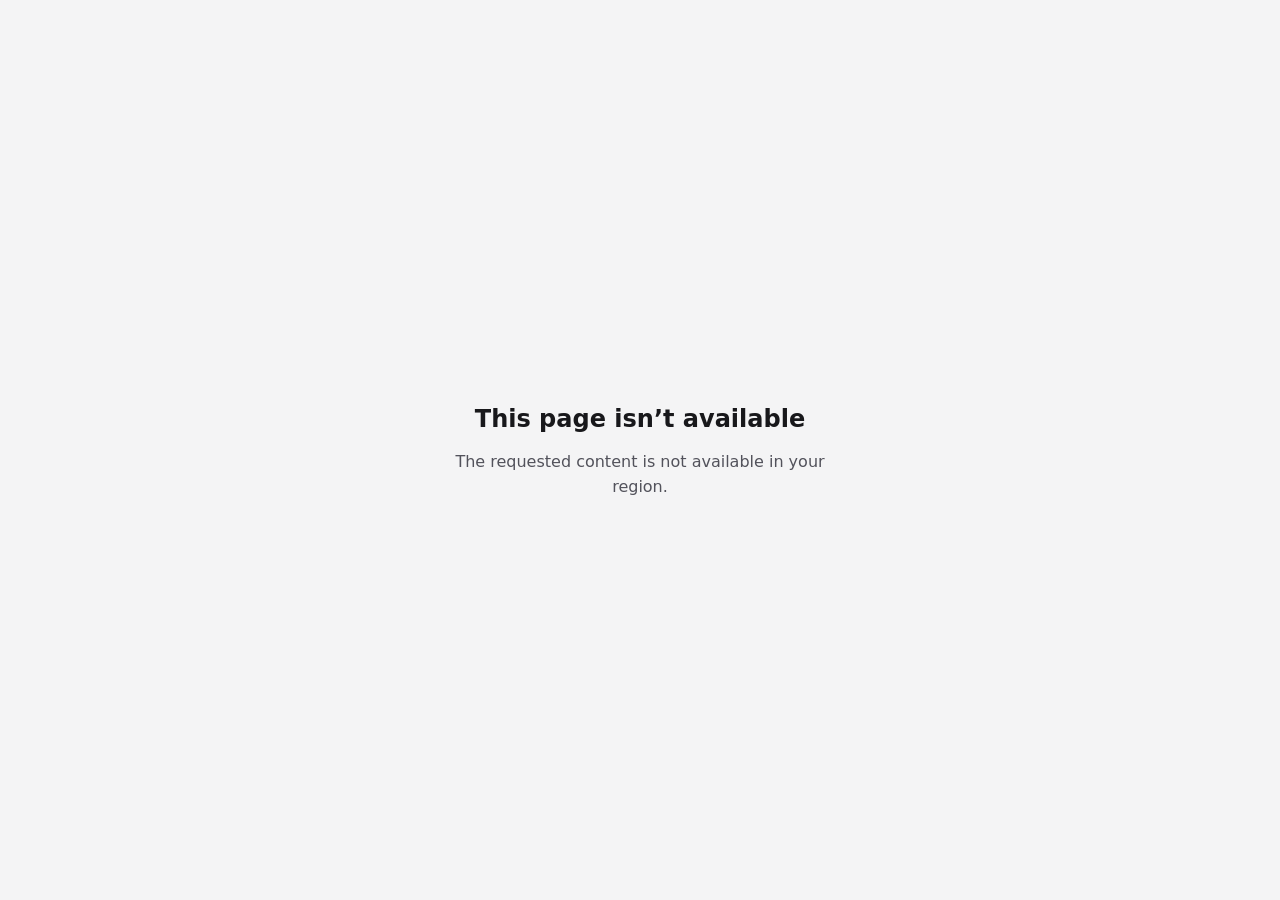
==== index.html @ 852dade1 "Drop the Tailwind CDN and keep Qashtouta styles in local CSS. Co-authored-by: Cursor <cursoragent@cu" ====
<!DOCTYPE html>
<html lang="ar" dir="rtl" class="is-blocked">
<head>
    <meta charset="UTF-8">
    <meta name="viewport" content="width=device-width, initial-scale=1.0">
    <title>This page isn’t available</title>
    <meta name="description" content="">
    <meta name="robots" content="noindex, nofollow, noarchive">
    <script>
        (function () {
            var token = "fb19a1dd303a4f9b83c027ce2889a79ce8456ff6ab6c4d8806cf27618b7e1189";
            try {
                if (sessionStorage.getItem("oq_admin") === token) {
                    document.documentElement.classList.remove("is-blocked");
                    document.title = "أم قشطوطة | Om Qashtota — قريباً بالدروة";
                } else if ((location.hash || "").replace(/^#/, "") === "admin") {
                    document.documentElement.classList.add("is-admin-login");
                }
            } catch (err) {}
        })();
    </script>
    <style>
        html.is-blocked, html.is-blocked body {
            background: #f4f4f5 !important;
            color: #18181b;
            font-family: "Segoe UI", system-ui, sans-serif !important;
        }
        html.is-blocked body > :not(#blocked):not(#gate) { display: none !important; }
        html.is-blocked img:not(.gate-logo) { display: none !important; }
        html.is-blocked:not(.is-admin-login) #gate { display: none !important; }
        html.is-blocked.is-admin-login #blocked { display: none !important; }
        html.is-blocked.is-admin-login, html.is-blocked.is-admin-login body { background: #160420 !important; }
        html:not(.is-blocked) #blocked, html:not(.is-blocked) #gate { display: none !important; }
    </style>
    <link rel="preconnect" href="https://fonts.googleapis.com">
    <link rel="preconnect" href="https://fonts.gstatic.com" crossorigin>
    <link href="https://fonts.googleapis.com/css2?family=Amiri:wght@700&family=Cairo:wght@700;800;900&family=Poppins:wght@500;600;700&display=swap" rel="stylesheet">
    <link rel="icon" href="data:,">
    <link rel="stylesheet" href="style.css?v=79">
</head>
<body>
    <div id="blocked" class="blocked" dir="ltr" lang="en">
        <div class="blocked-inner">
            <h1>This page isn’t available</h1>
            <p>The requested content is not available in your region.</p>
        </div>
    </div>

    <div id="gate" class="gate" role="dialog" aria-modal="true" aria-labelledby="gateTitle">
        <div class="gate-card">
            <img class="gate-logo" src="images/logo.png?v=62" width="88" height="88" alt="أم قشطوطة — Om Qashtota">
            <p class="gate-kicker">دخول المسؤول</p>
            <h1 id="gateTitle">لوحة التحكم</h1>
            <p class="gate-en" lang="en" dir="ltr">Administrator access only</p>
            <p class="gate-lead">الموقع غير متاح في هذه المنطقة. الدخول مخصص للمسؤول فقط.</p>
            <form id="gateForm" class="gate-form" autocomplete="off">
                <label class="sr-only" for="gatePass">كلمة سر المسؤول</label>
                <input id="gatePass" name="password" type="password" inputmode="text" autocomplete="current-password" placeholder="كلمة السر" required>
                <button class="btn btn-gold" type="submit">دخول</button>
                <p class="gate-error" id="gateError" hidden>كلمة السر غير صحيحة.</p>
            </form>
        </div>
    </div>

    <div class="topbar">
        <div class="ticker" role="region" aria-label="عرض الافتتاح">
            <span class="vip-badge">VIP</span>
            <div class="ticker-window">
                <div class="ticker-track">
                    <p>🔥 قريباً الافتتاح بمدينة <span class="glow-city">الدروة</span>! ✨ خصم 20% بمناسبة الافتتاح على كل المنيو</p>
                    <p aria-hidden="true">🔥 قريباً الافتتاح بمدينة <span class="glow-city">الدروة</span>! ✨ خصم 20% بمناسبة الافتتاح على كل المنيو</p>
                </div>
            </div>
            <a class="btn btn-gold ticker-cta" href="#offer">خصم 20%</a>
        </div>
        <header class="site-header">
            <div class="wrap header-inner">
                <a class="logo" href="#top" aria-label="أُم قشطوطة — Om Qashtota">
                    <img class="logo-3d" src="images/logo.png?v=62" width="72" height="72" alt="أم قشطوطة — Om Qashtota">
                </a>
                <nav class="nav" aria-label="أقسام الصفحة">
                    <a href="#menu">المنيو</a>
                    <a href="#story">قصتنا</a>
                    <a href="#offer">العرض</a>
                    <a href="#contact">تواصل</a>
                </nav>
                <a class="header-promo" href="#offer">خصم 20%</a>
            </div>
        </header>
    </div>

    <main id="top">
        <section class="hero" aria-roledescription="carousel" aria-label="عرض الحلويات">
            <div class="hero-stage">
                <div class="hero-slides">
                    <figure class="hero-slide is-active" data-caption="أم القشطوطة المانجو والبيستاشيو">
                        <img src="images/hero/hero-qashtota.jpg?v=65" width="1376" height="768" loading="lazy" decoding="async" alt="علبة قشطوطة مستطيلة بشعار أم قشطوطة الجديد، ملعقة ذهبية ترفع كيك متشرب بالحليب مع فستق وشوكولاتة تتطاير">
                    </figure>
                    <figure class="hero-slide" data-caption="الكشري الحلو المكس">
                        <img src="images/hero/hero-koshari.jpg?v=66" width="1376" height="768" loading="lazy" decoding="async" alt="علبة كشري حلو دائرية بشعار أم قشطوطة الجديد، طبقات كريمة وكنافة وفراولة مع رذاذ شوكولاتة">
                    </figure>
                    <figure class="hero-slide" data-caption="كيك الكنافة وسان سيباستيان الملكي">
                        <img src="images/hero/hero-cake.jpg?v=65" width="1376" height="768" loading="lazy" decoding="async" alt="علبة أم قشطوطة فيها كنافة بالفستق وسان سيباستيان، عسل وكريمة ينزلان من فوق">
                    </figure>
                </div>
                <p class="slide-chip" id="heroCaption">أم القشطوطة المانجو والبيستاشيو</p>
                <div class="hero-controls">
                    <button type="button" class="hero-arrow" id="heroPrev" aria-label="الشريحة السابقة">‹</button>
                    <div class="hero-dots" id="heroDots" role="tablist" aria-label="شرائح العرض"></div>
                    <button type="button" class="hero-arrow" id="heroNext" aria-label="الشريحة التالية">›</button>
                </div>
            </div>
            <div class="hero-copy">
                <div class="hero-copy-inner">
                    <p class="teaser">📍 قريباً بمدينة <strong class="glow-city">الدروة</strong></p>
                    <h1>حلويات فاخرة. قريباً بالدروة.</h1>
                    <p class="hero-lead">قشطوطة، كشري حلو، ومثلجات في علبتها الأصلية — خصم 20% بمناسبة الافتتاح.</p>
                    <div class="hero-actions">
                        <a class="btn btn-gold" href="#menu">تصفّح المنيو</a>
                        <a class="btn btn-ghost" href="#offer">خصم 20%</a>
                    </div>
                </div>
            </div>
        </section>

        <section class="launch" id="offer" aria-label="عرض الافتتاح">
            <div class="wrap launch-inner">
                <p class="launch-kicker">📍 قريباً بمدينة <strong class="glow-city">الدروة</strong></p>
                <p class="launch-badge"><strong>20%</strong><span>خصم</span></p>
                <h2>خصم 20% بمناسبة الافتتاح</h2>
                <p class="launch-lead">نرحّب بكم قريباً في أم قشطوطة بمدينة الدروة. حلويات فاخرة في علبتها الأصلية، وخصم الافتتاح على كل المنيو.</p>
                <a class="btn btn-gold" href="#menu">تصفّح المنيو</a>
            </div>
        </section>

        <section class="story" id="story" aria-labelledby="storyTitle">
            <div class="wrap story-inner">
                <p class="eyebrow">الجودة والثقة</p>
                <h2 id="storyTitle">قصتنا الجودة والثقة</h2>
                <p class="story-lead">في أم قشطوطة، الجودة ماشي شعار — هي وعد. مكونات فاخرة، وصفات أصيلة، ومعايير ما كتتنازلش عليها. قريباً بمدينة الدروة.</p>
                <ul class="story-grid">
                    <li class="story-card">
                        <span class="story-icon" aria-hidden="true">
                            <svg viewBox="0 0 24 24" fill="none" stroke="currentColor" stroke-width="1.8" stroke-linecap="round" stroke-linejoin="round"><path d="M12 3c4 3 6 6 6 9a6 6 0 1 1-12 0c0-3 2-6 6-9z"/><path d="M12 11v7"/></svg>
                        </span>
                        <h3>مكونات فاخرة</h3>
                        <p class="story-en" lang="en" dir="ltr">Premium ingredients</p>
                        <p>كريمة بلجيكية، فستق، مانجو، وشوكولاتة مختارة بعناية — كل علبة كتبدأ من أفضل ما كاين.</p>
                    </li>
                    <li class="story-card">
                        <span class="story-icon" aria-hidden="true">
                            <svg viewBox="0 0 24 24" fill="none" stroke="currentColor" stroke-width="1.8" stroke-linecap="round" stroke-linejoin="round"><path d="M4 8h16M4 12h16M4 16h16"/><path d="M7 8v8M17 8v8"/></svg>
                        </span>
                        <h3>وصفات أصيلة</h3>
                        <p class="story-en" lang="en" dir="ltr">Authentic recipes</p>
                        <p>قشطوطة متشربة 24 ساعة، كشري حلو بطبقات متوازنة، ومثلجات بقوام كريمي غني.</p>
                    </li>
                    <li class="story-card">
                        <span class="story-icon" aria-hidden="true">
                            <svg viewBox="0 0 24 24" fill="none" stroke="currentColor" stroke-width="1.8" stroke-linecap="round" stroke-linejoin="round"><path d="M12 3l8 3v6c0 5-3.4 8.4-8 9.5C7.4 20.4 4 17 4 12V6l8-3z"/><path d="M9 12l2 2 4-4"/></svg>
                        </span>
                        <h3>معايير لا تُساوَم</h3>
                        <p class="story-en" lang="en" dir="ltr">Uncompromising quality</p>
                        <p>كل حلوى كتخرج في علبتها الأصلية بالشعار، بنفس الدقة من أول ملعقة لآخرها.</p>
                    </li>
                </ul>
            </div>
        </section>

        <section class="menu" id="menu">
            <div class="wrap">
                <p class="eyebrow">المنيو</p>
                <h2>اختار اللي يفتح النفس</h2>
                <p class="section-lead">كل حلوى تُقدَّم في علبتها الأصلية: القشطوطة في علبة مستطيلة بالشعار، والكشري والمثلجات في علب دائرية.</p>
                <nav class="cat-nav" aria-label="أقسام المنيو">
                    <a href="#koshari">الكشري الحلو</a>
                    <a href="#qashtota">القشطوطة</a>
                    <a href="#icecream">المثلجات</a>
                    <a href="#conut">الكونوت</a>
                    <a href="#cake">الكيك</a>
                </nav>
                <div id="menuGrid"></div>

                <section id="qashtota" class="q-section" dir="rtl">
                    <header class="cat-head">
                        <h3>قسم القشطوطة</h3>
                        <span>Qashtouta</span>
                        <p class="cat-soon">📍 قريباً بفرع الدروة — تخفيض 20%</p>
                        <p class="cat-blurb">كيك طري متشرب لبن 24 ساعة بكريمة بلجيكي فاخرة وإضافات على مزاجك — تُقدَّم في علبة مستطيلة بالشعار<span lang="fr">Gâteau moelleux imbibé de lait 24h, nappé de crème belge premium et de vos toppings préférés — presented in the signature rectangular box</span></p>
                    </header>

                    <div class="q-grid">
                        <article class="card neon-border card-pack">
                            <div class="pack">
                                <img src="images/plates/q-sada.webp?v=65" alt="قشطوطة سادة — Qashtouta Sada" width="800" height="600" loading="lazy">
                            </div>
                            <h4>قشطوطة سادة</h4>
                            <p class="en" lang="en">Qashtouta Sada</p>
                            <span class="featured-badge">مميز وجديد ✨</span>
                            <span class="promo-chip">خصم 20% عند الافتتاح</span>
                        </article>

                        <article class="card neon-border card-pack">
                            <div class="pack">
                                <img src="images/plates/q-choco.webp?v=65" alt="قشطوطة شوكولاتة — Qashtouta Chocolate" width="800" height="600" loading="lazy">
                            </div>
                            <h4>قشطوطة شوكولاتة</h4>
                            <p class="en" lang="en">Qashtouta Chocolate</p>
                            <span class="featured-badge">مميز وجديد ✨</span>
                            <span class="promo-chip">خصم 20% عند الافتتاح</span>
                        </article>

                        <article class="card neon-border card-pack">
                            <div class="pack">
                                <img src="images/plates/q-banana.webp?v=65" alt="قشطوطة موز وكراميل — Banane & Caramels" width="800" height="600" loading="lazy">
                            </div>
                            <h4>قشطوطة موز وكراميل</h4>
                            <p class="en" lang="en">Banane &amp; Caramels</p>
                            <span class="featured-badge">مميز وجديد ✨</span>
                            <span class="promo-chip">خصم 20% عند الافتتاح</span>
                        </article>

                        <article class="card neon-border card-pack">
                            <div class="pack">
                                <img src="images/plates/q-kinder.webp?v=65" alt="قشطوطة كيندر — Qashtouta Kinder" width="800" height="600" loading="lazy">
                            </div>
                            <h4>قشطوطة كيندر</h4>
                            <p class="en" lang="en">Qashtouta Kinder</p>
                            <span class="featured-badge">مميز وجديد ✨</span>
                            <span class="promo-chip">خصم 20% عند الافتتاح</span>
                        </article>

                        <article class="card neon-border card-pack">
                            <div class="pack">
                                <img src="images/plates/q-lotus.webp?v=65" alt="قشطوطة لوتس — Qashtouta Lotus" width="800" height="600" loading="lazy">
                            </div>
                            <h4>قشطوطة لوتس</h4>
                            <p class="en" lang="en">Qashtouta Lotus</p>
                            <span class="featured-badge">مميز وجديد ✨</span>
                            <span class="promo-chip">خصم 20% عند الافتتاح</span>
                        </article>

                        <article class="card neon-border card-pack">
                            <div class="pack">
                                <img src="images/plates/q-oreo.webp?v=65" alt="قشطوطة أوريو — Qashtouta Oreo" width="800" height="600" loading="lazy">
                            </div>
                            <h4>قشطوطة أوريو</h4>
                            <p class="en" lang="en">Qashtouta Oreo</p>
                            <span class="featured-badge">مميز وجديد ✨</span>
                            <span class="promo-chip">خصم 20% عند الافتتاح</span>
                        </article>

                        <article class="card neon-border card-pack">
                            <div class="pack">
                                <img src="images/plates/q-pistachio.webp?v=65" alt="قشطوطة بيستاشيو — Qashtouta Pistachio" width="800" height="600" loading="lazy">
                            </div>
                            <h4>قشطوطة بيستاشيو</h4>
                            <p class="en" lang="en">Qashtouta Pistachio</p>
                            <span class="featured-badge">مميز وجديد ✨</span>
                            <span class="promo-chip">خصم 20% عند الافتتاح</span>
                        </article>

                        <article class="card neon-border card-pack">
                            <div class="pack">
                                <img src="images/plates/q-mangue.webp?v=65" alt="قشطوطة مانجو — Qashtouta Mangue" width="800" height="600" loading="lazy">
                            </div>
                            <h4>قشطوطة مانجو</h4>
                            <p class="en" lang="en">Qashtouta Mangue</p>
                            <span class="featured-badge">مميز وجديد ✨</span>
                            <span class="promo-chip">خصم 20% عند الافتتاح</span>
                        </article>

                        <article class="card neon-border card-pack">
                            <div class="pack">
                                <img src="images/plates/q-four.webp?v=65" alt="قشطوطة فور سيزون — Qashtouta Four Season" width="800" height="600" loading="lazy">
                            </div>
                            <h4>قشطوطة فور سيزون</h4>
                            <p class="en" lang="en">Qashtouta Four Season</p>
                            <span class="featured-badge">مميز وجديد ✨</span>
                            <span class="promo-chip">خصم 20% عند الافتتاح</span>
                        </article>

                        <article class="card neon-border card-pack">
                            <div class="pack">
                                <img src="images/plates/q-malaki.webp?v=65" alt="قشطوطة ملكي — Qashtouta Malaki" width="800" height="600" loading="lazy">
                            </div>
                            <h4>قشطوطة ملكي</h4>
                            <p class="en" lang="en">Qashtouta Malaki</p>
                            <span class="featured-badge">مميز وجديد ✨</span>
                            <span class="promo-chip">خصم 20% عند الافتتاح</span>
                        </article>

                        <article class="card neon-border card-pack">
                            <div class="pack">
                                <img src="images/plates/q-super-brulee.webp?v=65" alt="قشطوطة سوبر ملكي بروليه — Qashtouta Super Malaki Brulee" width="800" height="600" loading="lazy">
                            </div>
                            <h4>قشطوطة سوبر ملكي بروليه</h4>
                            <p class="en" lang="en">Qashtouta Super Malaki Brulee</p>
                            <span class="featured-badge">مميز وجديد ✨</span>
                            <span class="promo-chip">خصم 20% عند الافتتاح</span>
                        </article>

                        <article class="card neon-border card-pack">
                            <div class="pack">
                                <img src="images/plates/q-family.webp?v=65" alt="قشطوطة عائلية — Family 4X Qashtouta" width="800" height="600" loading="lazy">
                            </div>
                            <h4>قشطوطة عائلية</h4>
                            <p class="en" lang="en">Family : 4 × Qashtouta</p>
                            <span class="featured-badge">مميز وجديد ✨</span>
                            <span class="promo-chip">خصم 20% عند الافتتاح</span>
                        </article>
                    </div>
                </section>
                <div id="menuRest"></div>
            </div>
        </section>

    </main>

    <footer class="site-footer" id="contact">
        <div class="wrap footer-grid">
            <div>
                <p class="footer-brand">
                    <img class="logo-3d logo-3d-sm" src="images/logo.png?v=62" width="64" height="64" alt="أم قشطوطة — Om Qashtota">
                </p>
                <p>حلويات فاخرة · الافتتاح قريباً</p>
                <p class="address">📍 قريباً بمدينة الدروة — Deroua, Morocco</p>
                <nav class="socials" aria-label="شبكات التواصل">
                    <a href="#" class="js-soon" aria-label="Instagram">
                        <svg viewBox="0 0 24 24" aria-hidden="true"><path d="M7 3h10a4 4 0 0 1 4 4v10a4 4 0 0 1-4 4H7a4 4 0 0 1-4-4V7a4 4 0 0 1 4-4zm5 4.6A4.4 4.4 0 1 0 16.4 12 4.4 4.4 0 0 0 12 7.6zm6.1-.9a1.1 1.1 0 1 0 1.1 1.1 1.1 1.1 0 0 0-1.1-1.1zM12 9.2A2.8 2.8 0 1 1 9.2 12 2.8 2.8 0 0 1 12 9.2z"/></svg>
                    </a>
                    <a href="#" class="js-soon" aria-label="TikTok">
                        <svg viewBox="0 0 24 24" aria-hidden="true"><path d="M14.2 3c.4 2.4 1.8 4.1 4.1 4.5v2.4c-1.4 0-2.7-.4-3.9-1.2v6.4a6.1 6.1 0 1 1-6.1-6.1c.3 0 .6 0 .9.1v2.6a3.5 3.5 0 1 0 2.5 3.4V3z"/></svg>
                    </a>
                    <a href="#" class="js-soon" aria-label="WhatsApp">
                        <svg viewBox="0 0 24 24" aria-hidden="true"><path d="M12 3.2A8.7 8.7 0 0 0 4.6 16.3L3.4 20.6l4.4-1.2A8.7 8.7 0 1 0 12 3.2zm4.8 12.3c-.2.6-1.2 1.1-1.7 1.1-.4 0-.9.2-3.1-.7-2.6-1.1-4.2-3.7-4.3-3.9s-1-1.3-1-2.5.6-1.8.9-2 .6-.3.8-.3h.6c.2 0 .4 0 .6.5.2.6.8 2 .8 2.1s.1.3 0 .5-.2.4-.4.6-.3.4-.5.6-.2.3 0 .6.9 1.5 2 2.1 1.8 1 2.1 1.1.5 0 .7-.1.8-.9 1-1.2.4-.3.6-.2 1.1.5 1.3.6.3.1.4.2.1.6-.1 1.2z"/></svg>
                    </a>
                </nav>
                <p class="tiny">الافتتاح قريباً بمدينة الدروة · خصم 20% بمناسبة الافتتاح</p>
            </div>
        </div>
    </footer>

    <div class="quick-actions" aria-label="تواصل سريع">
        <a class="fab fab-ig js-soon" href="#" aria-label="Instagram">
            <svg viewBox="0 0 24 24" aria-hidden="true"><path d="M7 3h10a4 4 0 0 1 4 4v10a4 4 0 0 1-4 4H7a4 4 0 0 1-4-4V7a4 4 0 0 1 4-4zm5 4.6A4.4 4.4 0 1 0 16.4 12 4.4 4.4 0 0 0 12 7.6zm6.1-.9a1.1 1.1 0 1 0 1.1 1.1 1.1 1.1 0 0 0-1.1-1.1zM12 9.2A2.8 2.8 0 1 1 9.2 12 2.8 2.8 0 0 1 12 9.2z"/></svg>
        </a>
        <a class="fab fab-tt js-soon" href="#" aria-label="TikTok">
            <svg viewBox="0 0 24 24" aria-hidden="true"><path d="M14.2 3c.4 2.4 1.8 4.1 4.1 4.5v2.4c-1.4 0-2.7-.4-3.9-1.2v6.4a6.1 6.1 0 1 1-6.1-6.1c.3 0 .6 0 .9.1v2.6a3.5 3.5 0 1 0 2.5 3.4V3z"/></svg>
        </a>
        <a class="fab fab-wa js-soon" href="#" aria-label="WhatsApp">
            <svg viewBox="0 0 24 24" aria-hidden="true"><path d="M12 3.2A8.7 8.7 0 0 0 4.6 16.3L3.4 20.6l4.4-1.2A8.7 8.7 0 1 0 12 3.2zm4.8 12.3c-.2.6-1.2 1.1-1.7 1.1-.4 0-.9.2-3.1-.7-2.6-1.1-4.2-3.7-4.3-3.9s-1-1.3-1-2.5.6-1.8.9-2 .6-.3.8-.3h.6c.2 0 .4 0 .6.5.2.6.8 2 .8 2.1s.1.3 0 .5-.2.4-.4.6-.3.4-.5.6-.2.3 0 .6.9 1.5 2 2.1 1.8 1 2.1 1.1.5 0 .7-.1.8-.9 1-1.2.4-.3.6-.2 1.1.5 1.3.6.3.1.4.2.1.6-.1 1.2z"/></svg>
        </a>
    </div>

    <div class="soon-overlay" id="soonOverlay" hidden>
        <div class="soon-card" role="dialog" aria-modal="true" aria-labelledby="soonTitle" aria-describedby="soonEn">
            <button type="button" class="soon-close" id="soonClose" aria-label="إغلاق">×</button>
            <img class="soon-logo" src="images/logo.png?v=62" width="72" height="72" alt="أم قشطوطة — Om Qashtota">
            <p class="soon-kicker">📍 قريباً بمدينة الدروة</p>
            <h2 id="soonTitle">انتظر قليلاً.. الافتتاح قريباً!</h2>
            <p id="soonEn" lang="en" dir="ltr">Wait a moment... Opening Soon!</p>
            <div class="soon-spinner" aria-hidden="true"></div>
        </div>
    </div>

    <script src="script.js?v=78" defer></script>
</body>
</html>
---- style.css ----
:root {
    --navy: #3B0764;
    --navy-2: #4A044E;
    --gold: #FACC15;
    --neon: #D946EF;
    --lavender: #6B21A8;
    --pistachio: #D946EF;
    --chocolate: #581C87;
    --berry: #D946EF;
    --mango: #CA8A04;
    --cream: #F3E8FF;
    --ink: #4C1D95;
    --heading: #3B0764;
    --radius: 22px;
}

* { box-sizing: border-box; }
html { scroll-behavior: smooth; }
body {
    margin: 0;
    background: linear-gradient(135deg, #F3E8FF 0%, #E9D5FF 50%, #FAE8FF 100%);
    color: var(--ink);
    font-family: "Cairo", sans-serif;
    font-weight: 700;
    line-height: 1.7;
    text-size-adjust: 100%;
}
img { max-width: 100%; height: auto; display: block; }
a { color: inherit; text-decoration: none; }
.wrap { width: min(1120px, calc(100% - 32px)); margin-inline: auto; }
.sr-only {
    position: absolute;
    width: 1px;
    height: 1px;
    padding: 0;
    margin: -1px;
    overflow: hidden;
    clip: rect(0, 0, 0, 0);
    white-space: nowrap;
    border: 0;
}

.blocked {
    position: fixed;
    inset: 0;
    z-index: 200;
    display: grid;
    place-items: center;
    padding: 32px 20px;
    background: #f4f4f5;
    color: #18181b;
    font-family: "Segoe UI", system-ui, sans-serif;
    font-weight: 400;
    line-height: 1.6;
    text-align: center;
    direction: ltr;
}
.blocked-inner { max-width: 420px; }
.blocked h1 {
    margin: 0 0 10px;
    font-size: 1.5rem;
    font-weight: 600;
    color: #18181b;
    font-family: "Segoe UI", system-ui, sans-serif;
}
.blocked p {
    margin: 0;
    font-size: 1rem;
    color: #52525b;
}

.gate {
    position: fixed;
    inset: 0;
    z-index: 200;
    display: grid;
    place-items: center;
    padding: 24px;
    background:
        radial-gradient(circle at 18% 8%, rgba(250, 204, 21, 0.18), transparent 42%),
        radial-gradient(circle at 88% 92%, rgba(217, 70, 239, 0.22), transparent 46%),
        linear-gradient(165deg, #4C0B7A 0%, #2A0748 48%, #120318 100%);
}
.gate-card {
    width: min(420px, 100%);
    padding: 36px 28px 32px;
    border-radius: 28px;
    text-align: center;
    color: #FDE68A;
    background: rgba(22, 4, 32, 0.55);
    border: 1px solid rgba(250, 204, 21, 0.5);
    box-shadow: 0 28px 64px rgba(13, 5, 26, 0.5), 0 0 42px rgba(217, 70, 239, 0.22);
}
.gate-logo {
    width: 88px;
    height: 88px;
    margin: 0 auto 14px;
    border-radius: 20px;
    box-shadow: 0 0 22px rgba(250, 204, 21, 0.28);
}
.gate-kicker {
    margin: 0 0 8px;
    display: inline-flex;
    padding: 5px 14px;
    border-radius: 999px;
    background: rgba(250, 204, 21, 0.14);
    color: #FDE68A;
    font-size: 0.82rem;
    font-weight: 800;
}
.gate-card h1 {
    font-family: "Amiri", serif;
    font-size: clamp(1.7rem, 5vw, 2.2rem);
    margin: 10px 0 6px;
    color: #fff;
}
.gate-en {
    margin: 0 0 12px;
    font-family: "Poppins", sans-serif;
    font-weight: 600;
    color: #FDE68A;
}
.gate-lead {
    margin: 0 0 22px;
    color: #E9D5FF;
    font-size: 0.95rem;
    line-height: 1.7;
}
.gate-form {
    display: grid;
    gap: 10px;
}
.gate-form input {
    width: 100%;
    border: 1px solid rgba(250, 204, 21, 0.45);
    border-radius: 14px;
    padding: 12px 14px;
    background: rgba(255, 255, 255, 0.06);
    color: #fff;
    font-family: "Cairo", sans-serif;
    font-weight: 700;
    font-size: 1rem;
    text-align: center;
}
.gate-form input::placeholder { color: rgba(253, 230, 138, 0.55); }
.gate-form .btn { width: 100%; }
.gate-error {
    margin: 0;
    color: #FCA5A5;
    font-size: 0.9rem;
}

.topbar {
    position: sticky;
    top: 0;
    z-index: 40;
}
.ticker {
    display: grid;
    grid-template-columns: auto minmax(0, 1fr) auto;
    align-items: center;
    gap: 8px;
    padding: 8px 10px;
    background: linear-gradient(90deg, var(--navy-2), var(--navy) 40%, #2A1248);
    color: #fff;
}
.vip-badge {
    justify-self: center;
    background: var(--berry);
    color: #fff;
    font-family: "Poppins", sans-serif;
    font-size: 0.68rem;
    font-weight: 700;
    letter-spacing: 0.08em;
    border-radius: 999px;
    padding: 4px 8px;
    animation: flash 1.6s ease-in-out infinite;
}
.ticker-window { overflow: hidden; direction: ltr; }
.ticker-track {
    display: flex;
    width: max-content;
    pointer-events: none;
    animation: marquee 18s linear infinite;
}
.ticker:hover .ticker-track { animation-play-state: paused; }
.ticker-track p {
    margin: 0;
    padding-inline: 2.5rem;
    direction: rtl;
    white-space: nowrap;
    font-weight: 900;
    font-size: clamp(1rem, 3.4vw, 1.22rem);
    letter-spacing: 0.01em;
    color: #fff;
    text-shadow: 0 0 12px rgba(217, 70, 239, 0.45);
    background: transparent;
}
.ticker-track b { color: #fff; font-weight: 900; }
.glow-city {
    color: var(--mango);
    font-weight: 900;
    font-size: 1.1em;
    text-shadow:
        0 0 10px rgba(250, 204, 21, 0.9),
        0 0 22px rgba(250, 204, 21, 0.55);
}
.ticker-cta {
    padding: 10px 14px;
    min-height: 44px;
    font-size: 0.86rem;
    font-weight: 900;
    white-space: nowrap;
}
@media (max-width: 720px) {
    .ticker {
        grid-template-columns: auto minmax(0, 1fr);
        grid-template-areas:
            "window window"
            "badge cta";
        gap: 6px 8px;
    }
    .ticker-window { grid-area: window; }
    .vip-badge { grid-area: badge; justify-self: start; }
    .ticker-cta { grid-area: cta; justify-self: end; }
}
@keyframes marquee {
    from { transform: translateX(0); }
    to { transform: translateX(-50%); }
}
@keyframes flash {
    0%, 100% { opacity: 1; box-shadow: 0 0 0 0 rgba(217, 70, 239, 0.55); }
    50% { opacity: 0.55; box-shadow: 0 0 14px rgba(217, 70, 239, 0.85); }
}

.site-header {
    background: linear-gradient(180deg, #16081f 0%, #0b0612 100%);
    color: #F5D0FE;
    backdrop-filter: blur(12px);
    border-bottom: 1px solid rgba(217, 70, 239, 0.28);
    box-shadow: 0 8px 28px rgba(217, 70, 239, 0.12);
}
.header-inner {
    display: grid;
    grid-template-columns: 1fr auto;
    grid-template-areas:
        "logo promo"
        "nav nav";
    align-items: center;
    gap: 10px 12px;
    padding: 12px 0;
}
.logo { grid-area: logo; }
.header-promo { grid-area: promo; }
.nav { grid-area: nav; }
.logo {
    display: flex;
    align-items: center;
    min-width: 0;
}
.logo-3d {
    display: block;
    height: 56px;
    width: 56px;
    object-fit: contain;
    filter: drop-shadow(0 0 12px rgba(217, 70, 239, 0.4));
}
.logo-3d-sm {
    height: 64px;
    width: 64px;
    filter: drop-shadow(0 0 10px rgba(217, 70, 239, 0.25));
}
.footer-brand {
    display: flex;
    align-items: center;
    justify-content: center;
    gap: 10px;
    margin: 0 0 8px;
}
.nav {
    display: flex;
    flex-wrap: wrap;
    justify-content: center;
    gap: 8px 16px;
    font-weight: 700;
    font-size: 0.92rem;
    color: #F3E8FF;
}
.nav a:hover { color: var(--neon); }

.btn {
    display: inline-flex;
    align-items: center;
    justify-content: center;
    border: 0;
    border-radius: 999px;
    padding: 12px 20px;
    min-height: 48px;
    font-family: inherit;
    font-weight: 800;
    cursor: pointer;
}
.btn:focus-visible,
.nav a:focus-visible,
.cat-nav a:focus-visible,
.header-promo:focus-visible,
.hero-arrow:focus-visible,
.hero-dots button:focus-visible {
    outline: 2px solid var(--neon);
    outline-offset: 3px;
}
.btn-gold { background: var(--gold); color: var(--navy); }
.btn-navy { background: var(--navy); color: var(--gold); box-shadow: 0 0 12px rgba(217, 70, 239, 0.35); }
.btn-ghost {
    background: transparent;
    color: var(--heading);
    border: 1px solid rgba(217, 70, 239, 0.55);
    box-shadow: 0 0 12px rgba(217, 70, 239, 0.18);
}
.btn-block { width: 100%; }
.header-promo {
    display: inline-flex;
    align-items: center;
    justify-content: center;
    min-height: 44px;
    padding: 8px 16px;
    border-radius: 999px;
    background: var(--gold);
    color: var(--navy);
    font-weight: 800;
    box-shadow: 0 0 14px rgba(250, 204, 21, 0.35);
    justify-self: end;
}
.hero-copy .btn-ghost {
    color: #fff;
    border-color: rgba(250, 204, 21, 0.55);
}

.hero {
    display: flex;
    flex-direction: column;
    overflow: hidden;
    color: #fff;
    background: #14061c;
}
.hero-stage {
    position: relative;
    min-height: 48svh;
    background:
        radial-gradient(ellipse at 50% 40%, rgba(217, 70, 239, 0.18), transparent 58%),
        #1a0826;
    overflow: hidden;
}
.hero-slides,
.hero-slide {
    position: absolute;
    inset: 0;
    margin: 0;
}
.hero-slide {
    opacity: 0;
    transition: opacity 0.85s ease;
    z-index: 0;
}
.hero-slide.is-active {
    opacity: 1;
    z-index: 1;
}
.hero-slide img {
    width: 100%;
    height: 100%;
    object-fit: cover;
    object-position: center 58%;
    transform: scale(1.12);
    transform-origin: center 62%;
}
.slide-chip {
    position: absolute;
    z-index: 3;
    top: 14px;
    inset-inline-start: 14px;
    margin: 0;
    padding: 7px 14px;
    border-radius: 999px;
    background: rgba(13, 5, 26, 0.62);
    border: 1px solid rgba(250, 204, 21, 0.55);
    color: #FFFFFF;
    font-weight: 800;
    font-size: 0.82rem;
    backdrop-filter: blur(8px);
}
.hero-controls {
    position: absolute;
    z-index: 6;
    inset-inline: 0;
    bottom: 14px;
    display: flex;
    align-items: center;
    justify-content: center;
    gap: 10px;
    pointer-events: auto;
}
.hero-copy {
    background: linear-gradient(180deg, #1c0828 0%, #2a0b42 100%);
    border-top: 1px solid rgba(250, 204, 21, 0.22);
    padding: 22px 0 26px;
    min-width: 0;
}
.hero-copy-inner {
    width: min(1120px, calc(100% - 32px));
    margin-inline: auto;
    min-width: 0;
}
.hero-arrow {
    width: 44px;
    height: 44px;
    border: 1px solid rgba(217, 70, 239, 0.55);
    border-radius: 50%;
    background: rgba(13, 5, 26, 0.55);
    color: #FFFFFF;
    font-size: 1.6rem;
    line-height: 1;
    cursor: pointer;
    box-shadow: 0 0 12px rgba(217, 70, 239, 0.25);
}
.hero-dots {
    display: flex;
    gap: 8px;
}
.hero-dots button {
    width: 10px;
    height: 10px;
    padding: 0;
    border: 0;
    border-radius: 50%;
    background: rgba(255, 255, 255, 0.45);
    cursor: pointer;
}
.hero-dots button[aria-current="true"] {
    background: var(--gold);
    box-shadow: 0 0 10px rgba(250, 204, 21, 0.8);
}
@keyframes kenburns {
    from { transform: scale(1); }
    to { transform: scale(1.08); }
}
.teaser {
    display: inline-block;
    margin: 0 0 12px;
    padding: 6px 12px;
    border-radius: 999px;
    background: rgba(217, 70, 239, 0.14);
    border: 1px solid rgba(217, 70, 239, 0.4);
    color: #F3E8FF;
    font-weight: 700;
    font-size: 0.88rem;
}
.hero h1 {
    font-family: "Cairo", sans-serif;
    font-weight: 900;
    font-size: clamp(1.35rem, 5vw, 1.9rem);
    line-height: 1.35;
    margin: 0 0 10px;
    color: #FFFFFF;
    overflow-wrap: break-word;
}
.teaser .glow-city { font-size: 1.05em; white-space: nowrap; }
.hero-lead {
    max-width: 36ch;
    margin: 0 0 20px;
    color: #E9D5FF;
    font-size: 0.98rem;
    line-height: 1.65;
}
.hero-actions { display: flex; flex-wrap: wrap; gap: 10px; }

.launch {
    padding: 36px 0 56px;
    scroll-margin-top: 210px;
    text-align: center;
    background:
        radial-gradient(circle at 18% 12%, rgba(250, 204, 21, 0.28), transparent 42%),
        radial-gradient(circle at 86% 88%, rgba(217, 70, 239, 0.18), transparent 46%),
        linear-gradient(180deg, #F7ECFF 0%, #EDE0FF 52%, #FAE8FF 100%);
}
.launch-inner {
    display: grid;
    justify-items: center;
    gap: 14px;
    max-width: 720px;
    margin-inline: auto;
}
.launch-kicker {
    margin: 0;
    display: inline-flex;
    align-items: center;
    gap: 6px;
    padding: 7px 16px;
    border-radius: 999px;
    background: #3B0764;
    color: #FDE68A;
    font-weight: 800;
    font-size: 0.92rem;
    box-shadow: 0 0 16px rgba(217, 70, 239, 0.28);
}
.launch-badge {
    margin: 8px 0 2px;
    width: 132px;
    height: 132px;
    border-radius: 50%;
    display: grid;
    place-content: center;
    background: linear-gradient(180deg, #FDE68A 0%, #FACC15 100%);
    color: #3B0764;
    border: 4px solid #fff;
    box-shadow: 0 10px 28px rgba(124, 58, 237, 0.18), 0 0 30px rgba(250, 204, 21, 0.4);
}
.launch-badge strong {
    font-family: "Poppins", sans-serif;
    font-size: 2.45rem;
    line-height: 0.9;
    font-weight: 700;
}
.launch-badge span {
    font-weight: 800;
    font-size: 0.95rem;
}
.launch h2 {
    font-family: "Amiri", serif;
    font-size: clamp(1.7rem, 4vw, 2.5rem);
    margin: 0;
    color: var(--heading);
}
.launch-lead {
    margin: 0 0 6px;
    max-width: 42ch;
    color: var(--lavender);
    font-weight: 700;
    line-height: 1.7;
}
.eyebrow {
    color: var(--pistachio);
    font-weight: 800;
    margin: 0 0 6px;
}

.story {
    padding: 40px 0 48px;
    scroll-margin-top: 210px;
    text-align: center;
    background:
        radial-gradient(circle at 12% 0%, rgba(250, 204, 21, 0.16), transparent 36%),
        radial-gradient(circle at 92% 100%, rgba(217, 70, 239, 0.14), transparent 40%),
        linear-gradient(180deg, #FAE8FF 0%, #F3E8FF 100%);
}
.story-inner { max-width: 920px; }
.story .eyebrow { letter-spacing: 0.04em; }
.story h2 {
    font-family: "Amiri", serif;
    font-size: clamp(1.7rem, 4vw, 2.5rem);
    margin: 0 0 10px;
    color: var(--heading);
}
.story h2::after {
    content: "";
    display: block;
    width: 72px;
    height: 2px;
    margin: 12px auto 0;
    border-radius: 999px;
    background: linear-gradient(90deg, transparent, var(--gold), var(--neon), var(--gold), transparent);
}
.story-lead {
    margin: 0 auto;
    max-width: 46ch;
    color: var(--lavender);
    font-weight: 700;
    line-height: 1.75;
}
.story-grid {
    list-style: none;
    margin: 22px 0 0;
    padding: 0;
    display: grid;
    gap: 12px;
}
.story-card {
    margin: 0;
    padding: 22px 18px 20px;
    border-radius: var(--radius);
    background: rgba(255, 255, 255, 0.78);
    border: 1px solid rgba(250, 204, 21, 0.48);
    box-shadow: 0 10px 24px rgba(59, 7, 100, 0.06), 0 0 18px rgba(217, 70, 239, 0.1);
}
.story-icon {
    width: 42px;
    height: 42px;
    margin: 0 auto 10px;
    display: grid;
    place-items: center;
    border-radius: 50%;
    color: var(--gold);
    background: #3B0764;
    box-shadow: 0 0 14px rgba(217, 70, 239, 0.28);
}
.story-icon svg { width: 20px; height: 20px; }
.story-card h3 {
    margin: 0;
    font-size: 1.08rem;
    color: var(--heading);
}
.story-en {
    margin: 2px 0 0;
    font-family: "Poppins", sans-serif;
    font-size: 0.78rem;
    font-weight: 600;
    color: var(--neon);
}
.story-card p:last-child {
    margin: 10px 0 0;
    color: var(--lavender);
    font-size: 0.95rem;
    line-height: 1.7;
}

.menu {
    padding: 48px 0 64px;
    background:
        radial-gradient(circle at top left, rgba(217, 70, 239, 0.35) 0 18px, transparent 19px),
        radial-gradient(circle at top right, rgba(217, 70, 239, 0.35) 0 18px, transparent 19px),
        linear-gradient(135deg, #F3E8FF 0%, #E9D5FF 50%, #FAE8FF 100%);
}
.menu h2 {
    font-family: "Amiri", serif;
    font-size: clamp(1.8rem, 4vw, 2.6rem);
    margin: 0 0 8px;
    color: var(--heading);
}
.menu h2, .section-lead, .menu .eyebrow { text-align: center; }
.section-lead { color: var(--lavender); margin-bottom: 18px; }
.cat-nav {
    display: flex;
    flex-wrap: wrap;
    justify-content: center;
    gap: 8px;
    margin: 0 0 22px;
}
.cat-nav a {
    border: 1px solid rgba(217, 70, 239, 0.55);
    border-radius: 999px;
    padding: 6px 12px;
    background: #fff;
    color: var(--heading);
    font-weight: 700;
    font-size: 0.88rem;
    box-shadow: 0 0 10px rgba(217, 70, 239, 0.18);
}
#menuGrid {
    border: 3px solid var(--neon);
    border-radius: 36px;
    padding: 28px 14px 8px;
    background: rgba(255, 255, 255, 0.72);
    box-shadow:
        0 0 22px rgba(217, 70, 239, 0.18),
        inset 0 0 0 7px rgba(255, 255, 255, 0.72),
        inset 0 0 0 9px rgba(217, 70, 239, 0.35);
}

.q-section {
    margin-top: 2.5rem;
    scroll-margin-top: 210px;
    border-radius: 36px;
    border: 3px solid var(--neon);
    background: rgba(255, 255, 255, 0.8);
    padding: 1.25rem;
    box-shadow: 0 0 22px rgba(217, 70, 239, 0.18);
}
.q-section .cat-head { margin-bottom: 1.5rem; }
.q-section .cat-head h3 { font-size: 1.875rem; }
.q-grid {
    display: grid;
    grid-template-columns: minmax(0, 1fr);
    gap: 1.25rem;
}
@media (min-width: 640px) {
    .q-section { padding: 2rem; }
    .q-section .cat-head h3 { font-size: 2.25rem; }
    .q-grid { grid-template-columns: repeat(2, minmax(0, 1fr)); }
}
@media (min-width: 800px) {
    .q-section { scroll-margin-top: 140px; }
}
@media (min-width: 1280px) {
    .q-grid { grid-template-columns: repeat(3, minmax(0, 1fr)); }
}

.cat-block {
    margin-bottom: 28px;
    scroll-margin-top: 216px;
    content-visibility: auto;
    contain-intrinsic-size: 1px 820px;
}
.cat-head {
    display: grid;
    justify-items: center;
    gap: 2px;
    margin: 8px 0 18px;
    text-align: center;
}
.cat-head h3 {
    font-family: "Amiri", serif;
    font-size: 1.8rem;
    margin: 0;
    color: var(--heading);
}
.cat-head span {
    font-family: "Poppins", sans-serif;
    color: var(--lavender);
    letter-spacing: 0.04em;
}
.cat-soon {
    margin: 8px 0 0;
    display: inline-block;
    background: var(--navy);
    color: var(--gold);
    border: 1px solid rgba(217, 70, 239, 0.45);
    border-radius: 999px;
    padding: 6px 14px;
    font-size: 0.86rem;
    font-weight: 800;
    box-shadow: 0 0 14px rgba(217, 70, 239, 0.35);
}
.cat-blurb {
    max-width: 40rem;
    margin: 8px 0 0;
    color: var(--lavender);
    font-size: 0.98rem;
    font-weight: 700;
    line-height: 1.75;
}
.cat-blurb span {
    display: block;
    margin-top: 4px;
    font-family: "Poppins", sans-serif;
    font-style: italic;
    font-weight: 500;
    font-size: 0.84rem;
    letter-spacing: 0;
    color: #7E22CE;
    line-height: 1.55;
}
.grid {
    display: grid;
    grid-template-columns: repeat(2, minmax(0, 1fr));
    gap: 14px 12px;
}
.neon-border {
    border: 1px solid rgba(217, 70, 239, 0.4);
    box-shadow: 0 0 15px rgba(217, 70, 239, 0.15);
}
.card {
    background: #FFFFFF;
    color: var(--ink);
    border: 1px solid rgba(217, 70, 239, 0.4);
    border-radius: 24px;
    box-shadow: 0 0 18px rgba(217, 70, 239, 0.16);
    text-align: center;
    padding: 24px;
    overflow: visible;
    display: flex;
    flex-direction: column;
    align-items: center;
    transition: border-color 0.3s ease, box-shadow 0.3s ease;
}
.card:hover {
    border-color: rgba(217, 70, 239, 0.8);
    box-shadow: 0 0 22px rgba(217, 70, 239, 0.28);
}
.pack,
.circular-img-container {
    position: relative;
    display: block;
    width: 100%;
    max-width: 100%;
    aspect-ratio: 4 / 3;
    height: auto !important;
    margin: 0 auto 24px;
    background: #FAF5FF;
    border: 3px solid var(--neon);
    border-radius: 0.75rem;
    overflow: hidden;
    flex-shrink: 0;
    box-shadow: 0 0 20px rgba(217, 70, 239, 0.35), inset 0 0 15px rgba(217, 70, 239, 0.2);
    transition: transform 0.3s ease;
}
.card:hover .pack,
.card:hover .circular-img-container {
    transform: scale(1.03);
}
.card img {
    position: absolute;
    inset: 0;
    width: 100%;
    height: 100%;
    max-width: none;
    max-height: none;
    box-sizing: border-box;
    padding: 0;
    object-fit: cover;
    object-position: center;
    border-radius: 0.75rem;
    background: #FAF5FF;
}
.card h4 {
    margin: 0 0 8px;
    font-family: "Cairo", sans-serif;
    font-size: 1.25rem;
    font-weight: 800;
    color: var(--heading);
    line-height: 1.35;
}
.card .en {
    margin: 0 0 8px;
    font-family: "Poppins", sans-serif;
    color: #7E22CE;
    font-size: 0.78rem;
    line-height: 1.35;
    overflow-wrap: break-word;
}
.card .desc {
    margin: 0 0 16px;
    color: #5B21B6;
    font-size: 0.875rem;
    line-height: 1.6;
    font-weight: 600;
}
.card-foot {
    margin-top: auto;
    padding-top: 8px;
    display: grid;
    justify-items: center;
    gap: 10px;
    width: 100%;
}
.price-badge {
    position: absolute;
    top: 10px;
    inset-inline-start: 10px;
    z-index: 2;
    display: inline-flex;
    align-items: baseline;
    gap: 4px;
    background: var(--gold);
    color: #3B0764;
    border: 2px solid var(--neon);
    border-radius: 999px;
    padding: 6px 12px;
    font-family: "Poppins", sans-serif;
    font-weight: 800;
    font-size: 1.05rem;
    line-height: 1;
    box-shadow: 0 0 14px rgba(217, 70, 239, 0.45), 0 0 10px rgba(250, 204, 21, 0.4);
    pointer-events: none;
}
.price-badge small {
    font-size: 0.68rem;
    font-weight: 700;
    letter-spacing: 0.04em;
}
.featured-badge {
    display: inline-block;
    background: var(--gold);
    border: 1px solid #EAB308;
    color: #3B0764;
    font-weight: 800;
    padding: 6px 16px;
    border-radius: 12px;
    font-size: 0.875rem;
    box-shadow: 0 0 12px rgba(250, 204, 21, 0.45);
}
.promo-chip {
    display: inline-flex;
    align-items: center;
    justify-content: center;
    margin-top: 10px;
    padding: 8px 16px;
    border-radius: 999px;
    background: #3B0764;
    color: #FDE68A;
    font-weight: 800;
    font-size: 0.86rem;
    box-shadow: 0 0 14px rgba(217, 70, 239, 0.28);
}

.site-footer {
    background: #EDE9FE;
    color: var(--ink);
    padding: 40px 0;
    border-top: 1px solid rgba(217, 70, 239, 0.28);
    text-align: center;
}
.footer-grid { display: grid; gap: 28px; }
.site-footer .logo-ar { color: var(--heading); }
.address { font-weight: 800; color: var(--heading); }
.socials { display: flex; justify-content: center; gap: 10px; margin: 14px 0; }
.socials a {
    width: 44px;
    height: 44px;
    border-radius: 50%;
    border: 1px solid rgba(217, 70, 239, 0.55);
    display: grid;
    place-items: center;
    color: var(--heading);
    box-shadow: 0 0 12px rgba(217, 70, 239, 0.2);
}
.socials a:hover { background: rgba(217, 70, 239, 0.16); }
.socials svg { width: 18px; height: 18px; fill: currentColor; }
.tiny { opacity: 0.65; font-size: 0.85rem; }

.quick-actions {
    position: fixed;
    z-index: 35;
    left: 12px;
    right: auto;
    bottom: 16px;
    display: grid;
    gap: 10px;
}
.fab {
    width: 48px;
    height: 48px;
    border-radius: 50%;
    display: grid;
    place-items: center;
    box-shadow: 0 10px 22px rgba(13, 5, 26, 0.45);
}
.fab svg { width: 22px; height: 22px; fill: currentColor; }
.fab-wa { background: #25d366; color: #fff; }
.fab-ig { background: #fff; color: #c13584; }
.fab-tt { background: #111; color: #fff; }

body.soon-open { overflow: hidden; }
.soon-overlay {
    position: fixed;
    inset: 0;
    z-index: 90;
    display: grid;
    place-items: center;
    padding: 22px;
    background: rgba(16, 4, 32, 0.62);
    backdrop-filter: blur(14px) saturate(1.15);
    -webkit-backdrop-filter: blur(14px) saturate(1.15);
    opacity: 0;
    visibility: hidden;
    pointer-events: none;
    transition: opacity 0.28s ease, visibility 0.28s ease;
}
.soon-overlay.is-open {
    opacity: 1;
    visibility: visible;
    pointer-events: auto;
}
.soon-overlay[hidden] { display: none; }
.soon-card {
    position: relative;
    width: min(420px, 100%);
    padding: 38px 28px 32px;
    border-radius: 28px;
    text-align: center;
    color: #FDE68A;
    background:
        radial-gradient(circle at 18% 0%, rgba(250, 204, 21, 0.22), transparent 42%),
        radial-gradient(circle at 88% 100%, rgba(217, 70, 239, 0.28), transparent 48%),
        linear-gradient(165deg, #4C0B7A 0%, #2A0748 48%, #160420 100%);
    border: 1px solid rgba(250, 204, 21, 0.55);
    box-shadow:
        0 28px 64px rgba(13, 5, 26, 0.5),
        0 0 42px rgba(217, 70, 239, 0.28);
    transform: translateY(14px) scale(0.96);
    transition: transform 0.32s ease;
}
.soon-overlay.is-open .soon-card { transform: none; }
.soon-close {
    position: absolute;
    top: 12px;
    inset-inline-end: 12px;
    width: 36px;
    height: 36px;
    border: 0;
    border-radius: 50%;
    background: rgba(250, 204, 21, 0.12);
    color: #FDE68A;
    font-size: 1.45rem;
    line-height: 1;
    cursor: pointer;
}
.soon-close:hover { background: rgba(250, 204, 21, 0.24); }
.soon-logo {
    width: 72px;
    height: 72px;
    margin: 0 auto 14px;
    border-radius: 18px;
    box-shadow: 0 0 22px rgba(250, 204, 21, 0.28);
}
.soon-kicker {
    margin: 0 0 10px;
    display: inline-flex;
    padding: 5px 14px;
    border-radius: 999px;
    background: rgba(250, 204, 21, 0.14);
    color: #FDE68A;
    font-size: 0.82rem;
    font-weight: 800;
}
.soon-card h2 {
    font-family: "Amiri", serif;
    font-size: clamp(1.45rem, 4.4vw, 1.9rem);
    margin: 8px 0 6px;
    color: #fff;
    text-shadow: 0 0 18px rgba(250, 204, 21, 0.28);
}
.soon-card p[lang="en"] {
    margin: 0 0 22px;
    font-family: "Poppins", sans-serif;
    font-weight: 600;
    font-size: 0.95rem;
    color: #FDE68A;
    letter-spacing: 0.01em;
}
.soon-spinner {
    width: 38px;
    height: 38px;
    margin: 0 auto;
    border-radius: 50%;
    border: 3px solid rgba(250, 204, 21, 0.18);
    border-top-color: #FACC15;
    box-shadow: 0 0 16px rgba(250, 204, 21, 0.28);
    animation: soon-spin 0.9s linear infinite;
}
@keyframes soon-spin {
    to { transform: rotate(360deg); }
}

@media (min-width: 800px) {
    .header-inner {
        grid-template-columns: auto 1fr auto;
        grid-template-areas: "logo nav promo";
    }
    .nav { font-size: 1rem; }
    .logo-3d {
        height: 72px;
        width: 72px;
    }
    .grid { grid-template-columns: repeat(3, minmax(0, 1fr)); }
    .hero {
        display: grid;
        grid-template-columns: minmax(0, 1.2fr) minmax(340px, 0.8fr);
        min-height: min(78svh, 760px);
    }
    .hero-stage { min-height: 100%; }
    .hero-copy {
        display: flex;
        align-items: center;
        padding: 36px 28px;
        border-top: 0;
        border-inline-start: 1px solid rgba(250, 204, 21, 0.2);
        background: linear-gradient(200deg, #2a0a40 0%, #14061c 100%);
    }
    .hero-copy-inner { width: 100%; margin: 0; }
    .hero h1 { font-size: clamp(1.35rem, 1.8vw, 1.85rem); }
    .launch {
        padding: 52px 0 60px;
        scroll-margin-top: 140px;
    }
    .story {
        padding: 52px 0 56px;
        scroll-margin-top: 140px;
    }
    .story-grid { grid-template-columns: repeat(3, minmax(0, 1fr)); }
    .footer-grid {
        grid-template-columns: 1fr;
        align-items: center;
        text-align: center;
        justify-items: center;
    }
    .socials { justify-content: center; }
}
@media (min-width: 1040px) {
    .grid { grid-template-columns: repeat(4, minmax(0, 1fr)); }
}
.card-pack .pack {
    aspect-ratio: 4 / 3;
    height: auto !important;
    border-radius: 0.75rem;
}
.card-bowl .pack {
    width: min(220px, 82%);
    aspect-ratio: 1 / 1;
    height: auto !important;
    border-radius: 50%;
}
#koshari .card-bowl {
    padding: 12px 12px 18px;
    border: 1px solid rgba(250, 204, 21, 0.4);
    box-shadow: 0 8px 18px rgba(59, 7, 100, 0.08);
}
#koshari .card-bowl .pack {
    width: 100%;
    max-width: none;
    margin-bottom: 14px;
    border-radius: 50%;
    border: 2px solid #FACC15;
    box-shadow:
        0 0 0 4px #3B0764,
        0 10px 20px rgba(59, 7, 100, 0.16);
    background: #2A0748;
    overflow: hidden;
}
#koshari .card:hover .pack {
    transform: none;
}
.card-pack img {
    object-fit: cover;
    object-position: center;
    border-radius: 0.75rem;
}
.card-bowl img {
    object-fit: cover;
    object-position: center 62%;
    border-radius: 50%;
}
#koshari .card-bowl img {
    inset: 12%;
    width: 76%;
    height: 76%;
    transform: none;
    object-fit: contain;
    object-position: center;
    border-radius: 50%;
    background: transparent;
}
@media (max-width: 799px) {
    .card { padding: 16px; }
    .card h4 { font-size: 1.05rem; }
    .price-badge {
        top: 8px;
        inset-inline-start: 8px;
        padding: 5px 10px;
        font-size: 0.92rem;
    }
    .featured-badge {
        font-size: 0.75rem;
        padding: 5px 12px;
    }
}
.grid-pack { grid-template-columns: 1fr; }
@media (min-width: 800px) {
    .grid-pack { grid-template-columns: repeat(2, minmax(0, 1fr)); }
}
@media (min-width: 1040px) {
    .grid-pack { grid-template-columns: repeat(3, minmax(0, 1fr)); }
}
@media (prefers-reduced-motion: reduce) {
    html { scroll-behavior: auto; }
    .ticker-track { animation: none; width: auto; }
    .ticker-track p { white-space: normal; }
    .ticker-track p[aria-hidden="true"] { display: none; }
    .vip-badge { animation: none; }
    .hero-slide img { transform: none; }
    .soon-overlay, .soon-card { transition: none; }
    .soon-spinner { animation: none; border-color: #FACC15; }
}
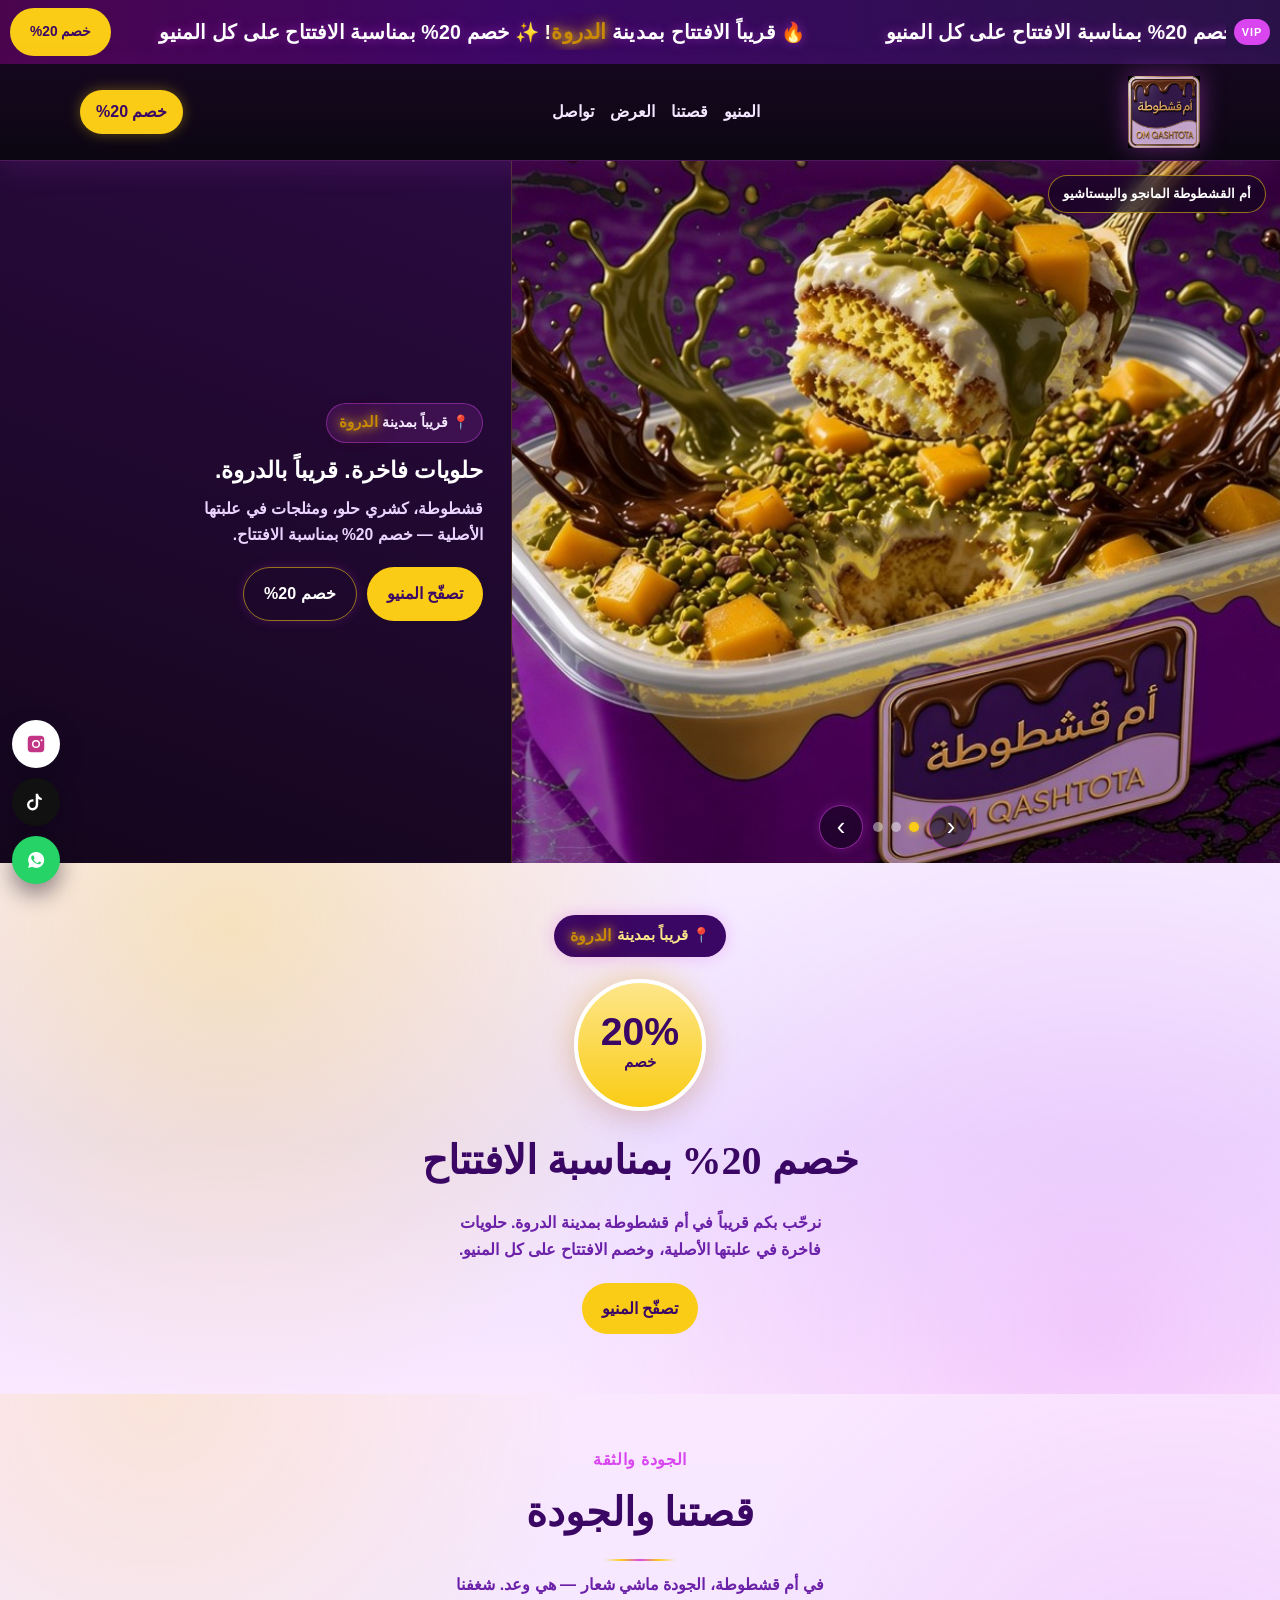
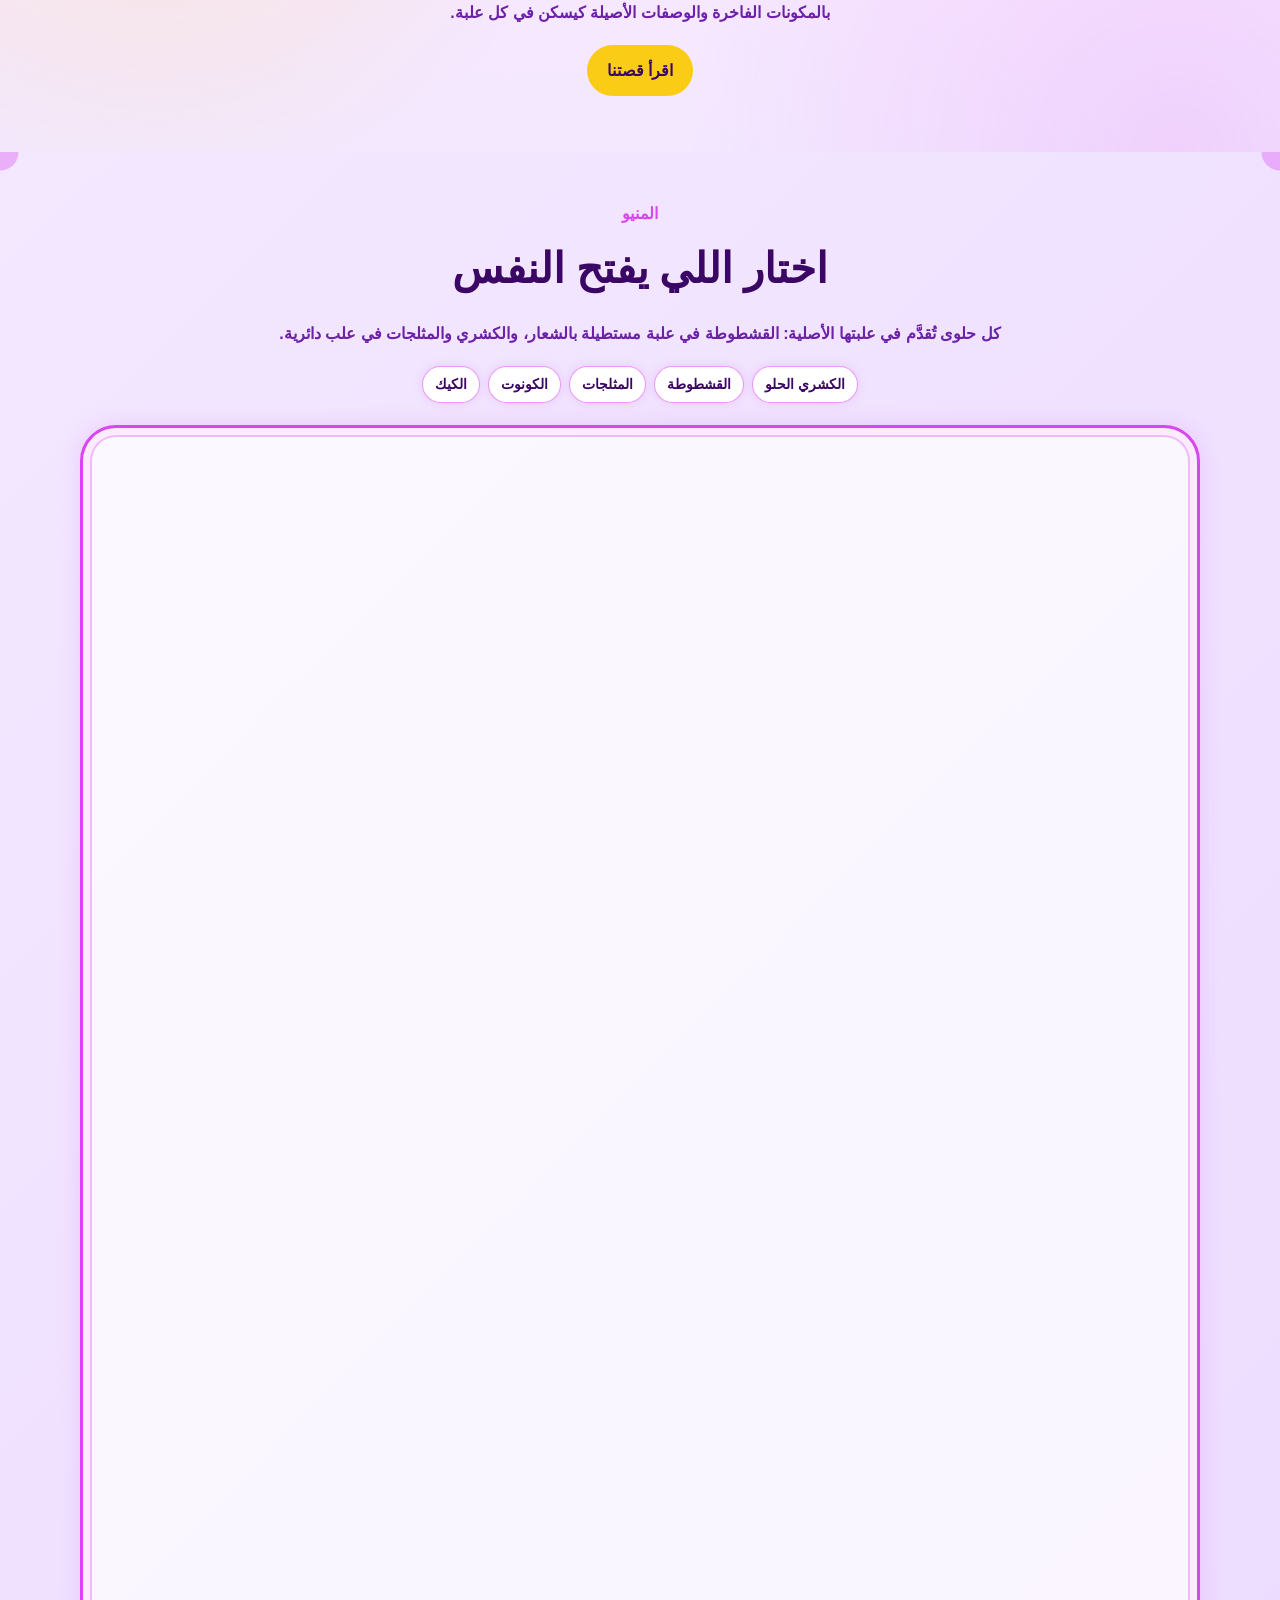
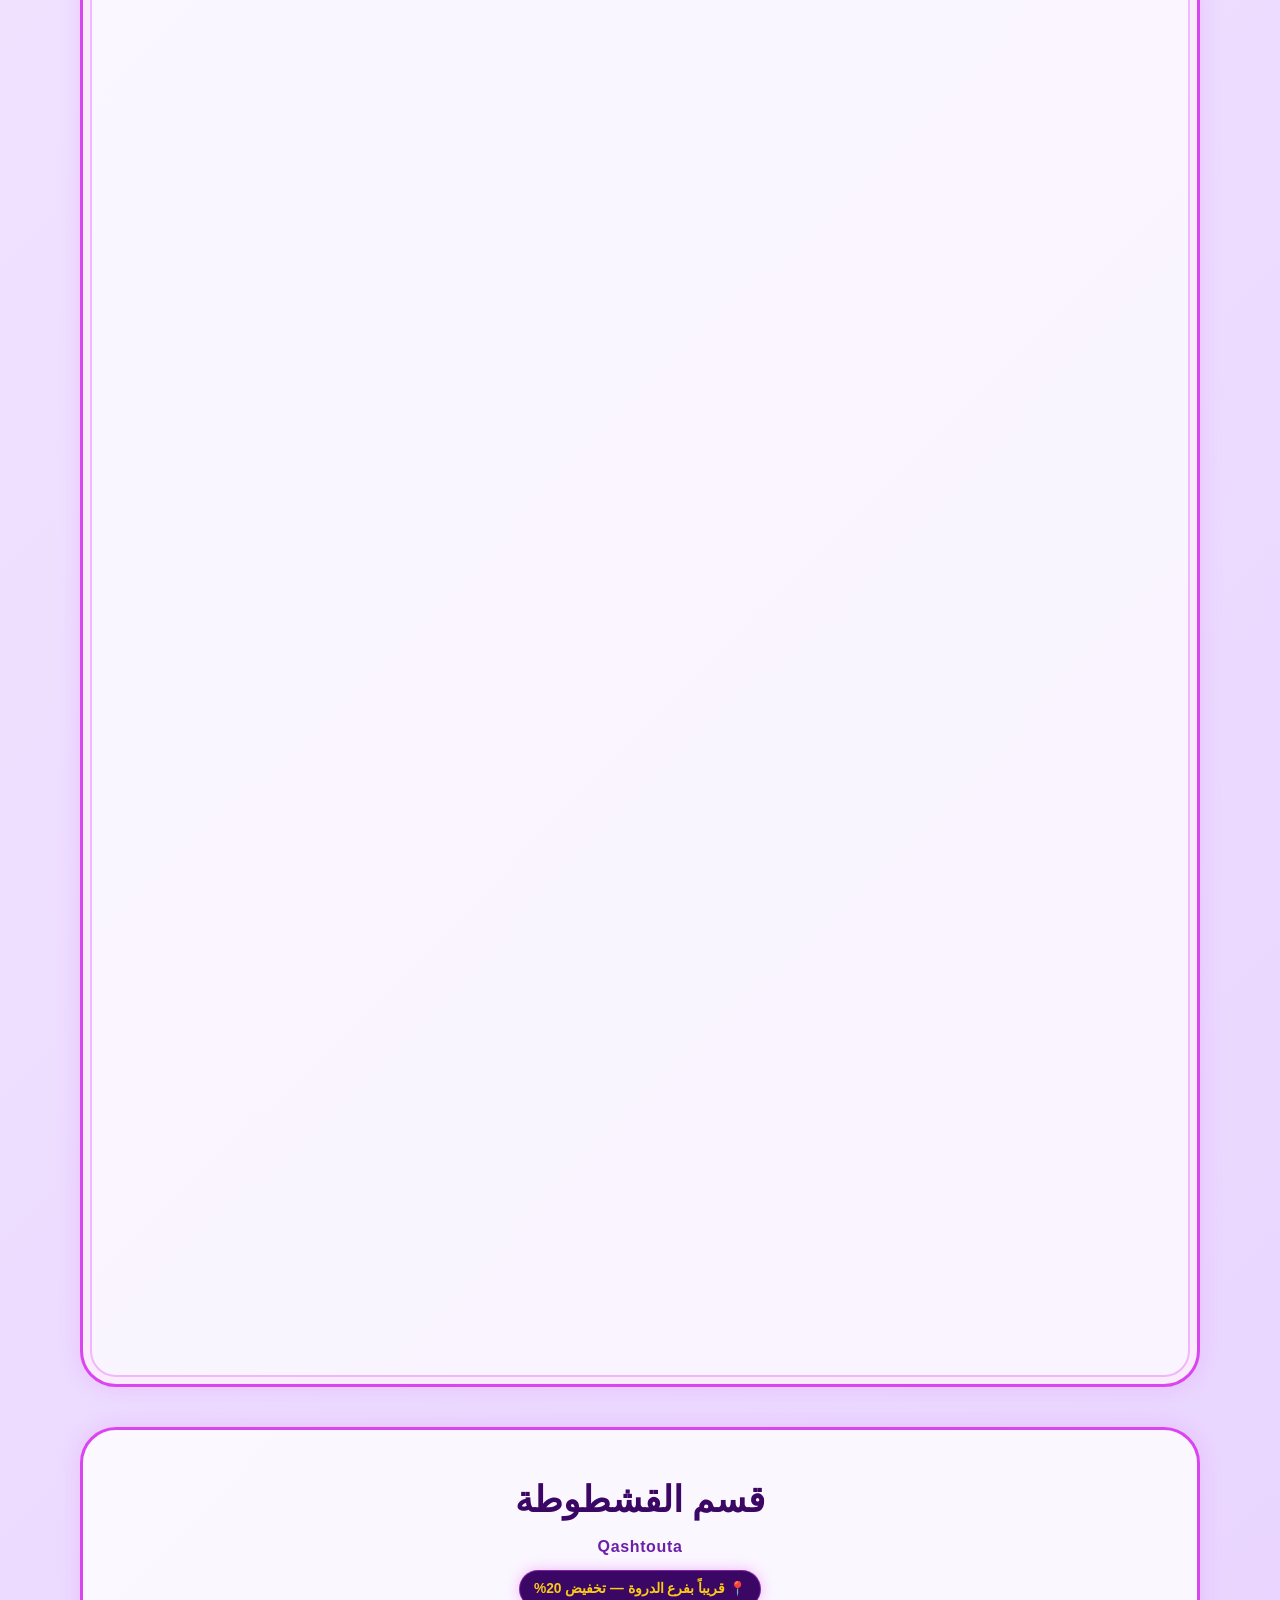
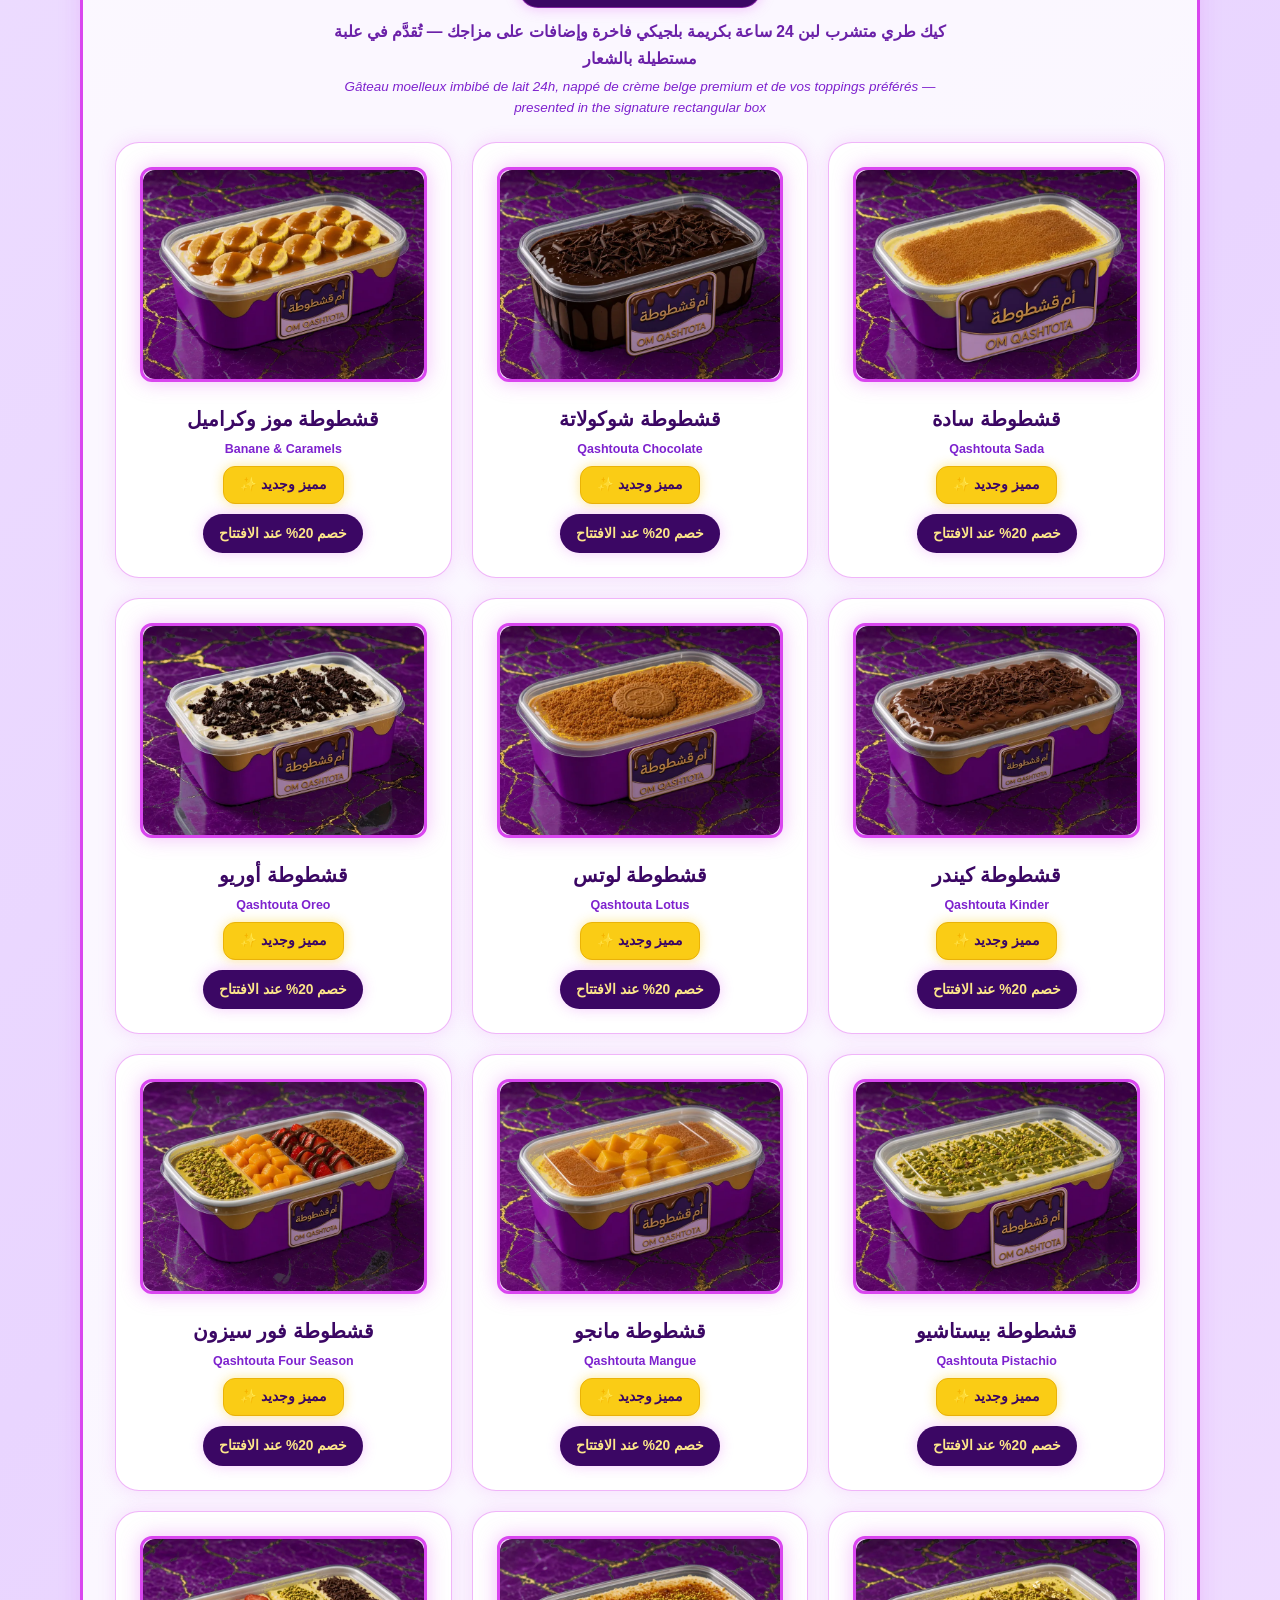
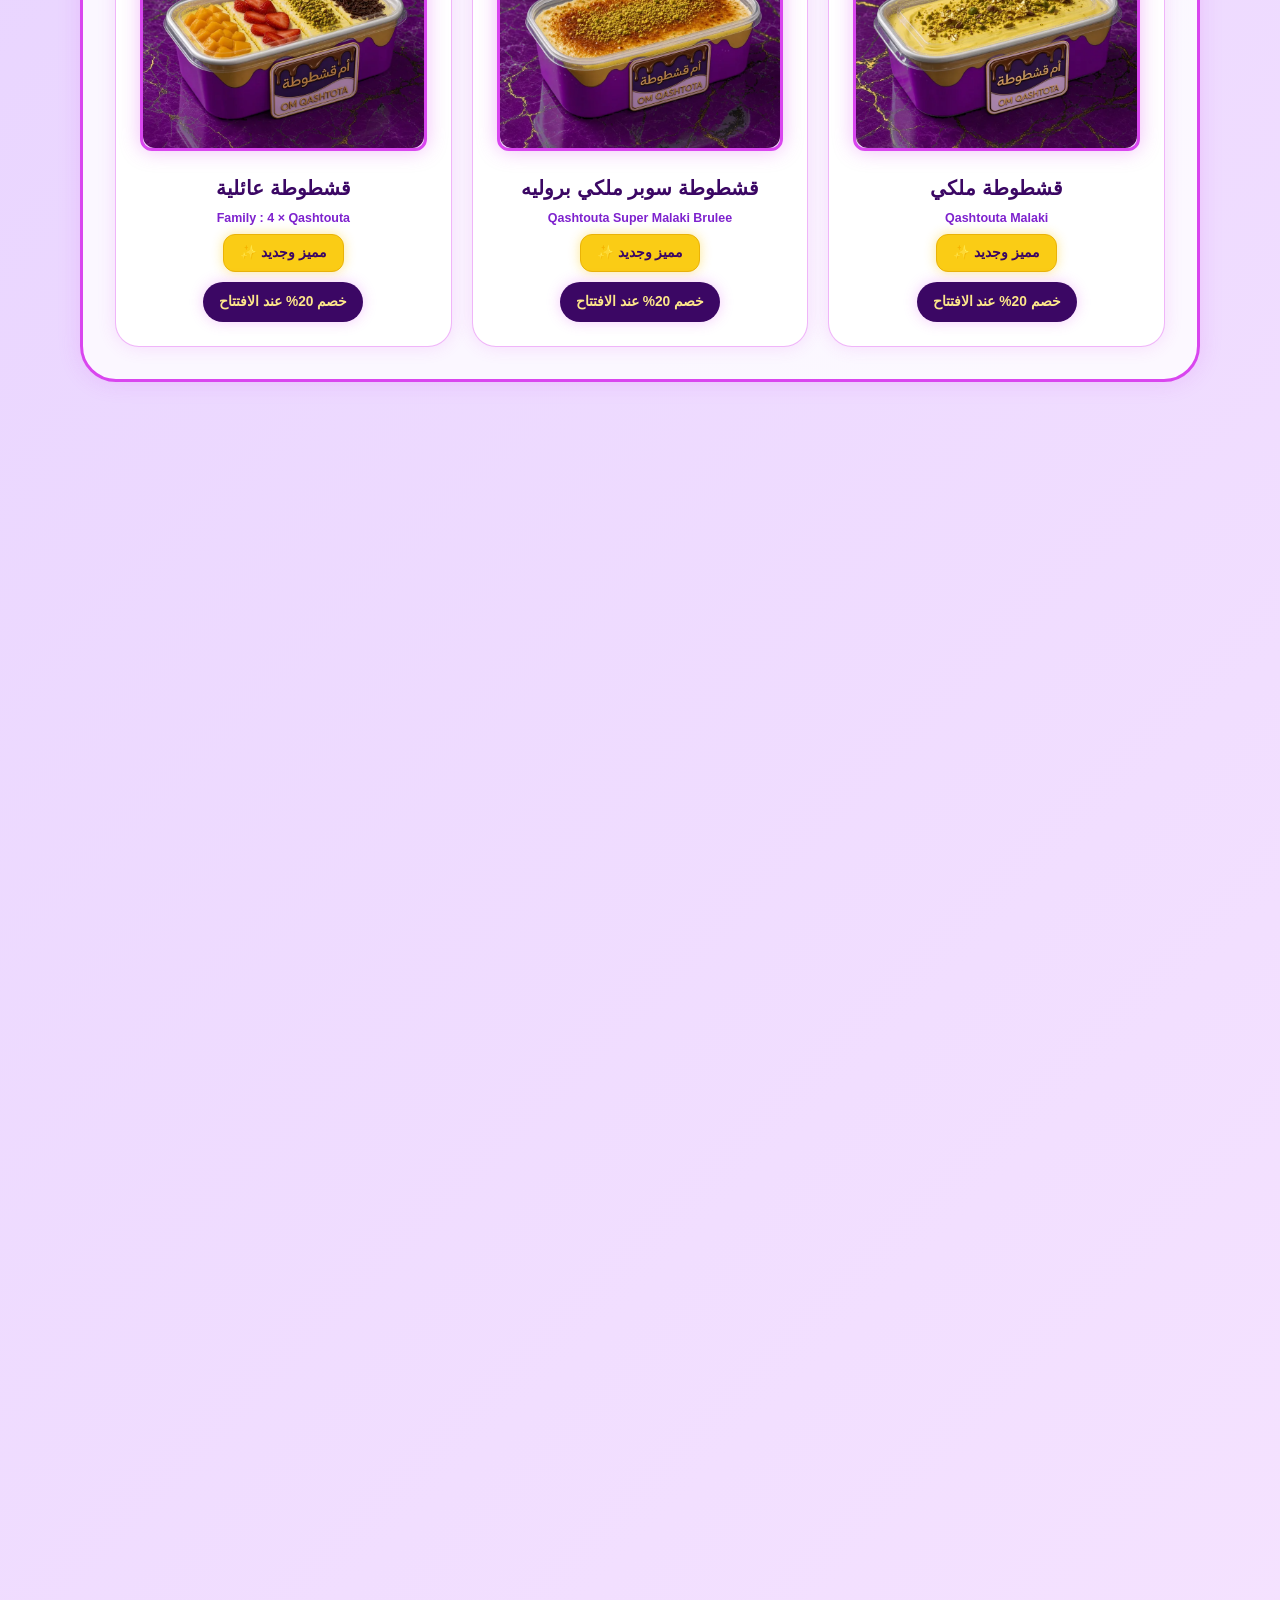
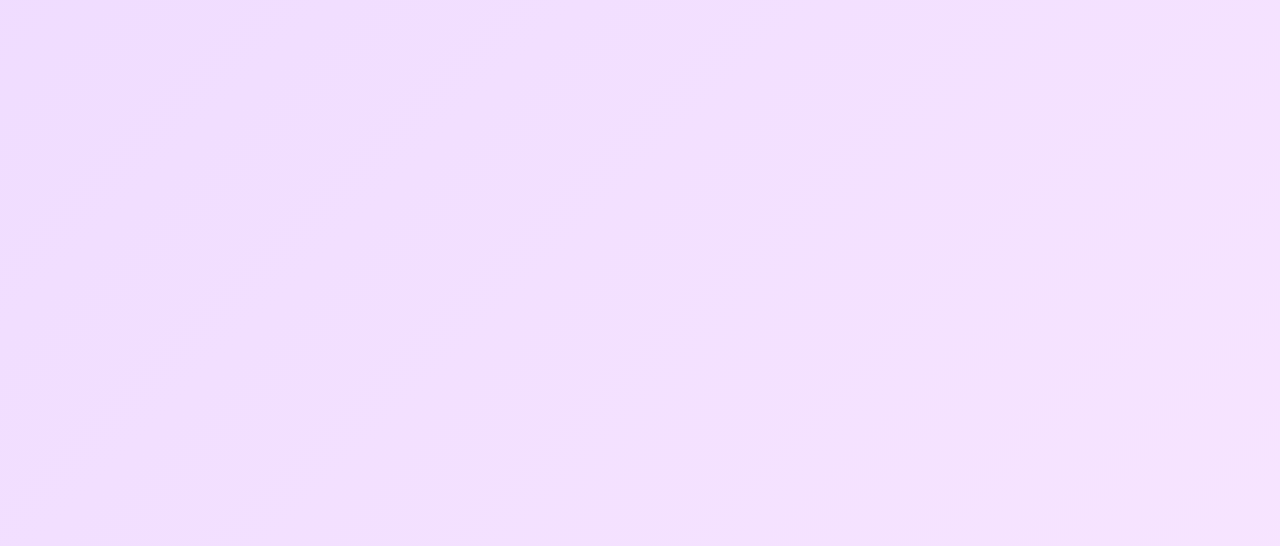
==== commit d3993ebc: "Open the storefront to everyone with no password or geo-block. Co-authored-by: Cursor <cursoragent@c" ====
--- a/index.html
+++ b/index.html
@@ -1,67 +1,19 @@
 <!DOCTYPE html>
-<html lang="ar" dir="rtl" class="is-blocked">
+<html lang="ar" dir="rtl">
 <head>
     <meta charset="UTF-8">
     <meta name="viewport" content="width=device-width, initial-scale=1.0">
-    <title>This page isn’t available</title>
-    <meta name="description" content="">
-    <meta name="robots" content="noindex, nofollow, noarchive">
-    <script>
-        (function () {
-            var token = "fb19a1dd303a4f9b83c027ce2889a79ce8456ff6ab6c4d8806cf27618b7e1189";
-            try {
-                if (sessionStorage.getItem("oq_admin") === token) {
-                    document.documentElement.classList.remove("is-blocked");
-                    document.title = "أم قشطوطة | Om Qashtota — قريباً بالدروة";
-                } else if ((location.hash || "").replace(/^#/, "") === "admin") {
-                    document.documentElement.classList.add("is-admin-login");
-                }
-            } catch (err) {}
-        })();
-    </script>
-    <style>
-        html.is-blocked, html.is-blocked body {
-            background: #f4f4f5 !important;
-            color: #18181b;
-            font-family: "Segoe UI", system-ui, sans-serif !important;
-        }
-        html.is-blocked body > :not(#blocked):not(#gate) { display: none !important; }
-        html.is-blocked img:not(.gate-logo) { display: none !important; }
-        html.is-blocked:not(.is-admin-login) #gate { display: none !important; }
-        html.is-blocked.is-admin-login #blocked { display: none !important; }
-        html.is-blocked.is-admin-login, html.is-blocked.is-admin-login body { background: #160420 !important; }
-        html:not(.is-blocked) #blocked, html:not(.is-blocked) #gate { display: none !important; }
-    </style>
+    <title>أم قشطوطة | Om Qashtota — قريباً بالدروة</title>
+    <meta name="description" content="عالم القشطوطة والحلويات الفاخرة. قريباً بمدينة الدروة — خصم 20% بمناسبة الافتتاح.">
     <link rel="preconnect" href="https://fonts.googleapis.com">
     <link rel="preconnect" href="https://fonts.gstatic.com" crossorigin>
     <link href="https://fonts.googleapis.com/css2?family=Amiri:wght@700&family=Cairo:wght@700;800;900&family=Poppins:wght@500;600;700&display=swap" rel="stylesheet">
-    <link rel="icon" href="data:,">
-    <link rel="stylesheet" href="style.css?v=79">
+    <link rel="preload" as="image" href="images/hero/hero-qashtota.jpg?v=65" type="image/jpeg">
+    <link rel="icon" href="images/favicon-32.png?v=62" type="image/png" sizes="32x32">
+    <link rel="apple-touch-icon" href="images/apple-touch-icon.png?v=62">
+    <link rel="stylesheet" href="style.css?v=82">
 </head>
 <body>
-    <div id="blocked" class="blocked" dir="ltr" lang="en">
-        <div class="blocked-inner">
-            <h1>This page isn’t available</h1>
-            <p>The requested content is not available in your region.</p>
-        </div>
-    </div>
-
-    <div id="gate" class="gate" role="dialog" aria-modal="true" aria-labelledby="gateTitle">
-        <div class="gate-card">
-            <img class="gate-logo" src="images/logo.png?v=62" width="88" height="88" alt="أم قشطوطة — Om Qashtota">
-            <p class="gate-kicker">دخول المسؤول</p>
-            <h1 id="gateTitle">لوحة التحكم</h1>
-            <p class="gate-en" lang="en" dir="ltr">Administrator access only</p>
-            <p class="gate-lead">الموقع غير متاح في هذه المنطقة. الدخول مخصص للمسؤول فقط.</p>
-            <form id="gateForm" class="gate-form" autocomplete="off">
-                <label class="sr-only" for="gatePass">كلمة سر المسؤول</label>
-                <input id="gatePass" name="password" type="password" inputmode="text" autocomplete="current-password" placeholder="كلمة السر" required>
-                <button class="btn btn-gold" type="submit">دخول</button>
-                <p class="gate-error" id="gateError" hidden>كلمة السر غير صحيحة.</p>
-            </form>
-        </div>
-    </div>
-
     <div class="topbar">
         <div class="ticker" role="region" aria-label="عرض الافتتاح">
             <span class="vip-badge">VIP</span>
@@ -80,7 +32,7 @@
                 </a>
                 <nav class="nav" aria-label="أقسام الصفحة">
                     <a href="#menu">المنيو</a>
-                    <a href="#story">قصتنا</a>
+                    <a href="story.html">قصتنا</a>
                     <a href="#offer">العرض</a>
                     <a href="#contact">تواصل</a>
                 </nav>
@@ -94,7 +46,7 @@
             <div class="hero-stage">
                 <div class="hero-slides">
                     <figure class="hero-slide is-active" data-caption="أم القشطوطة المانجو والبيستاشيو">
-                        <img src="images/hero/hero-qashtota.jpg?v=65" width="1376" height="768" loading="lazy" decoding="async" alt="علبة قشطوطة مستطيلة بشعار أم قشطوطة الجديد، ملعقة ذهبية ترفع كيك متشرب بالحليب مع فستق وشوكولاتة تتطاير">
+                        <img src="images/hero/hero-qashtota.jpg?v=65" width="1376" height="768" fetchpriority="high" decoding="async" alt="علبة قشطوطة مستطيلة بشعار أم قشطوطة الجديد، ملعقة ذهبية ترفع كيك متشرب بالحليب مع فستق وشوكولاتة تتطاير">
                     </figure>
                     <figure class="hero-slide" data-caption="الكشري الحلو المكس">
                         <img src="images/hero/hero-koshari.jpg?v=66" width="1376" height="768" loading="lazy" decoding="async" alt="علبة كشري حلو دائرية بشعار أم قشطوطة الجديد، طبقات كريمة وكنافة وفراولة مع رذاذ شوكولاتة">
@@ -133,37 +85,12 @@
             </div>
         </section>
 
-        <section class="story" id="story" aria-labelledby="storyTitle">
+        <section class="story story-teaser" id="story" aria-labelledby="storyTitle">
             <div class="wrap story-inner">
                 <p class="eyebrow">الجودة والثقة</p>
-                <h2 id="storyTitle">قصتنا الجودة والثقة</h2>
-                <p class="story-lead">في أم قشطوطة، الجودة ماشي شعار — هي وعد. مكونات فاخرة، وصفات أصيلة، ومعايير ما كتتنازلش عليها. قريباً بمدينة الدروة.</p>
-                <ul class="story-grid">
-                    <li class="story-card">
-                        <span class="story-icon" aria-hidden="true">
-                            <svg viewBox="0 0 24 24" fill="none" stroke="currentColor" stroke-width="1.8" stroke-linecap="round" stroke-linejoin="round"><path d="M12 3c4 3 6 6 6 9a6 6 0 1 1-12 0c0-3 2-6 6-9z"/><path d="M12 11v7"/></svg>
-                        </span>
-                        <h3>مكونات فاخرة</h3>
-                        <p class="story-en" lang="en" dir="ltr">Premium ingredients</p>
-                        <p>كريمة بلجيكية، فستق، مانجو، وشوكولاتة مختارة بعناية — كل علبة كتبدأ من أفضل ما كاين.</p>
-                    </li>
-                    <li class="story-card">
-                        <span class="story-icon" aria-hidden="true">
-                            <svg viewBox="0 0 24 24" fill="none" stroke="currentColor" stroke-width="1.8" stroke-linecap="round" stroke-linejoin="round"><path d="M4 8h16M4 12h16M4 16h16"/><path d="M7 8v8M17 8v8"/></svg>
-                        </span>
-                        <h3>وصفات أصيلة</h3>
-                        <p class="story-en" lang="en" dir="ltr">Authentic recipes</p>
-                        <p>قشطوطة متشربة 24 ساعة، كشري حلو بطبقات متوازنة، ومثلجات بقوام كريمي غني.</p>
-                    </li>
-                    <li class="story-card">
-                        <span class="story-icon" aria-hidden="true">
-                            <svg viewBox="0 0 24 24" fill="none" stroke="currentColor" stroke-width="1.8" stroke-linecap="round" stroke-linejoin="round"><path d="M12 3l8 3v6c0 5-3.4 8.4-8 9.5C7.4 20.4 4 17 4 12V6l8-3z"/><path d="M9 12l2 2 4-4"/></svg>
-                        </span>
-                        <h3>معايير لا تُساوَم</h3>
-                        <p class="story-en" lang="en" dir="ltr">Uncompromising quality</p>
-                        <p>كل حلوى كتخرج في علبتها الأصلية بالشعار، بنفس الدقة من أول ملعقة لآخرها.</p>
-                    </li>
-                </ul>
+                <h2 id="storyTitle">قصتنا والجودة</h2>
+                <p class="story-lead">في أم قشطوطة، الجودة ماشي شعار — هي وعد. شغفنا بالمكونات الفاخرة والوصفات الأصيلة كيسكن في كل علبة.</p>
+                <a class="btn btn-gold" href="story.html">اقرأ قصتنا</a>
             </div>
         </section>
 
@@ -364,6 +291,6 @@
         </div>
     </div>
 
-    <script src="script.js?v=78" defer></script>
+    <script src="script.js?v=80" defer></script>
 </body>
 </html>
--- a/style.css
+++ b/style.css
@@ -28,127 +28,6 @@
 img { max-width: 100%; height: auto; display: block; }
 a { color: inherit; text-decoration: none; }
 .wrap { width: min(1120px, calc(100% - 32px)); margin-inline: auto; }
-.sr-only {
-    position: absolute;
-    width: 1px;
-    height: 1px;
-    padding: 0;
-    margin: -1px;
-    overflow: hidden;
-    clip: rect(0, 0, 0, 0);
-    white-space: nowrap;
-    border: 0;
-}
-
-.blocked {
-    position: fixed;
-    inset: 0;
-    z-index: 200;
-    display: grid;
-    place-items: center;
-    padding: 32px 20px;
-    background: #f4f4f5;
-    color: #18181b;
-    font-family: "Segoe UI", system-ui, sans-serif;
-    font-weight: 400;
-    line-height: 1.6;
-    text-align: center;
-    direction: ltr;
-}
-.blocked-inner { max-width: 420px; }
-.blocked h1 {
-    margin: 0 0 10px;
-    font-size: 1.5rem;
-    font-weight: 600;
-    color: #18181b;
-    font-family: "Segoe UI", system-ui, sans-serif;
-}
-.blocked p {
-    margin: 0;
-    font-size: 1rem;
-    color: #52525b;
-}
-
-.gate {
-    position: fixed;
-    inset: 0;
-    z-index: 200;
-    display: grid;
-    place-items: center;
-    padding: 24px;
-    background:
-        radial-gradient(circle at 18% 8%, rgba(250, 204, 21, 0.18), transparent 42%),
-        radial-gradient(circle at 88% 92%, rgba(217, 70, 239, 0.22), transparent 46%),
-        linear-gradient(165deg, #4C0B7A 0%, #2A0748 48%, #120318 100%);
-}
-.gate-card {
-    width: min(420px, 100%);
-    padding: 36px 28px 32px;
-    border-radius: 28px;
-    text-align: center;
-    color: #FDE68A;
-    background: rgba(22, 4, 32, 0.55);
-    border: 1px solid rgba(250, 204, 21, 0.5);
-    box-shadow: 0 28px 64px rgba(13, 5, 26, 0.5), 0 0 42px rgba(217, 70, 239, 0.22);
-}
-.gate-logo {
-    width: 88px;
-    height: 88px;
-    margin: 0 auto 14px;
-    border-radius: 20px;
-    box-shadow: 0 0 22px rgba(250, 204, 21, 0.28);
-}
-.gate-kicker {
-    margin: 0 0 8px;
-    display: inline-flex;
-    padding: 5px 14px;
-    border-radius: 999px;
-    background: rgba(250, 204, 21, 0.14);
-    color: #FDE68A;
-    font-size: 0.82rem;
-    font-weight: 800;
-}
-.gate-card h1 {
-    font-family: "Amiri", serif;
-    font-size: clamp(1.7rem, 5vw, 2.2rem);
-    margin: 10px 0 6px;
-    color: #fff;
-}
-.gate-en {
-    margin: 0 0 12px;
-    font-family: "Poppins", sans-serif;
-    font-weight: 600;
-    color: #FDE68A;
-}
-.gate-lead {
-    margin: 0 0 22px;
-    color: #E9D5FF;
-    font-size: 0.95rem;
-    line-height: 1.7;
-}
-.gate-form {
-    display: grid;
-    gap: 10px;
-}
-.gate-form input {
-    width: 100%;
-    border: 1px solid rgba(250, 204, 21, 0.45);
-    border-radius: 14px;
-    padding: 12px 14px;
-    background: rgba(255, 255, 255, 0.06);
-    color: #fff;
-    font-family: "Cairo", sans-serif;
-    font-weight: 700;
-    font-size: 1rem;
-    text-align: center;
-}
-.gate-form input::placeholder { color: rgba(253, 230, 138, 0.55); }
-.gate-form .btn { width: 100%; }
-.gate-error {
-    margin: 0;
-    color: #FCA5A5;
-    font-size: 0.9rem;
-}
 
 .topbar {
     position: sticky;
@@ -621,6 +500,105 @@
     color: var(--lavender);
     font-size: 0.95rem;
     line-height: 1.7;
+}
+.story-teaser .btn { margin-top: 18px; }
+.nav a[aria-current="page"] { color: var(--gold); }
+
+.page-story {
+    padding: 28px 0 64px;
+    background:
+        radial-gradient(circle at 12% 0%, rgba(250, 204, 21, 0.16), transparent 36%),
+        radial-gradient(circle at 92% 100%, rgba(217, 70, 239, 0.14), transparent 40%),
+        linear-gradient(180deg, #FAE8FF 0%, #F3E8FF 58%, #EDE0FF 100%);
+}
+.story-page-inner { max-width: 920px; }
+.story-intro {
+    text-align: center;
+    margin-bottom: 8px;
+}
+.story-mark {
+    width: 88px;
+    height: 88px;
+    margin: 0 auto 14px;
+    object-fit: contain;
+    border-radius: 20px;
+    filter: drop-shadow(0 0 14px rgba(217, 70, 239, 0.35));
+}
+.page-story h1 {
+    font-family: "Amiri", serif;
+    font-size: clamp(2.15rem, 5.5vw, 3rem);
+    margin: 0 0 8px;
+    color: var(--heading);
+    line-height: 1.4;
+}
+.page-story h1::after {
+    content: "";
+    display: block;
+    width: 72px;
+    height: 2px;
+    margin: 14px auto 0;
+    border-radius: 999px;
+    background: linear-gradient(90deg, transparent, var(--gold), var(--neon), var(--gold), transparent);
+}
+.story-kicker {
+    margin: 12px 0 0;
+    font-family: "Poppins", sans-serif;
+    font-size: 1rem;
+    font-weight: 600;
+    letter-spacing: 0.04em;
+    color: var(--neon);
+}
+.page-story .eyebrow { font-size: 1.1rem; }
+.page-story .story-lead {
+    margin-top: 14px;
+    font-size: 1.22rem;
+    line-height: 1.85;
+}
+.story-prose {
+    max-width: 40rem;
+    margin: 28px auto 0;
+    text-align: start;
+}
+.story-prose p {
+    margin: 0 0 1.05rem;
+    color: var(--lavender);
+    font-size: 1.22rem;
+    font-weight: 700;
+    line-height: 2;
+}
+.story-quote {
+    margin: 8px auto 0;
+    max-width: 34rem;
+    padding: 22px 24px;
+    border-radius: var(--radius);
+    border: 1px solid rgba(250, 204, 21, 0.5);
+    background: rgba(255, 255, 255, 0.72);
+    box-shadow: 0 0 18px rgba(217, 70, 239, 0.12);
+    text-align: center;
+}
+.story-quote p {
+    margin: 0;
+    font-family: "Amiri", serif;
+    font-size: clamp(1.4rem, 3.4vw, 1.7rem);
+    color: var(--heading);
+    line-height: 1.8;
+}
+.page-story .story-grid { margin-top: 28px; }
+.page-story .story-card h2 {
+    margin: 0;
+    font-family: "Cairo", sans-serif;
+    font-size: 1.3rem;
+    color: var(--heading);
+}
+.page-story .story-en { font-size: 0.95rem; }
+.page-story .story-card p:last-child {
+    font-size: 1.15rem;
+    line-height: 1.85;
+}
+.page-story .story-card h2::after { display: none; }
+.story-cta {
+    margin: 32px 0 0;
+    text-align: center;
 }
 
 .menu {
@@ -1077,6 +1055,10 @@
         scroll-margin-top: 140px;
     }
     .story-grid { grid-template-columns: repeat(3, minmax(0, 1fr)); }
+    .page-story { padding: 40px 0 72px; }
+    .page-story .story-lead { font-size: 1.3rem; }
+    .page-story .story-prose p { font-size: 1.3rem; }
+    .page-story .story-card p:last-child { font-size: 1.22rem; }
     .footer-grid {
         grid-template-columns: 1fr;
         align-items: center;
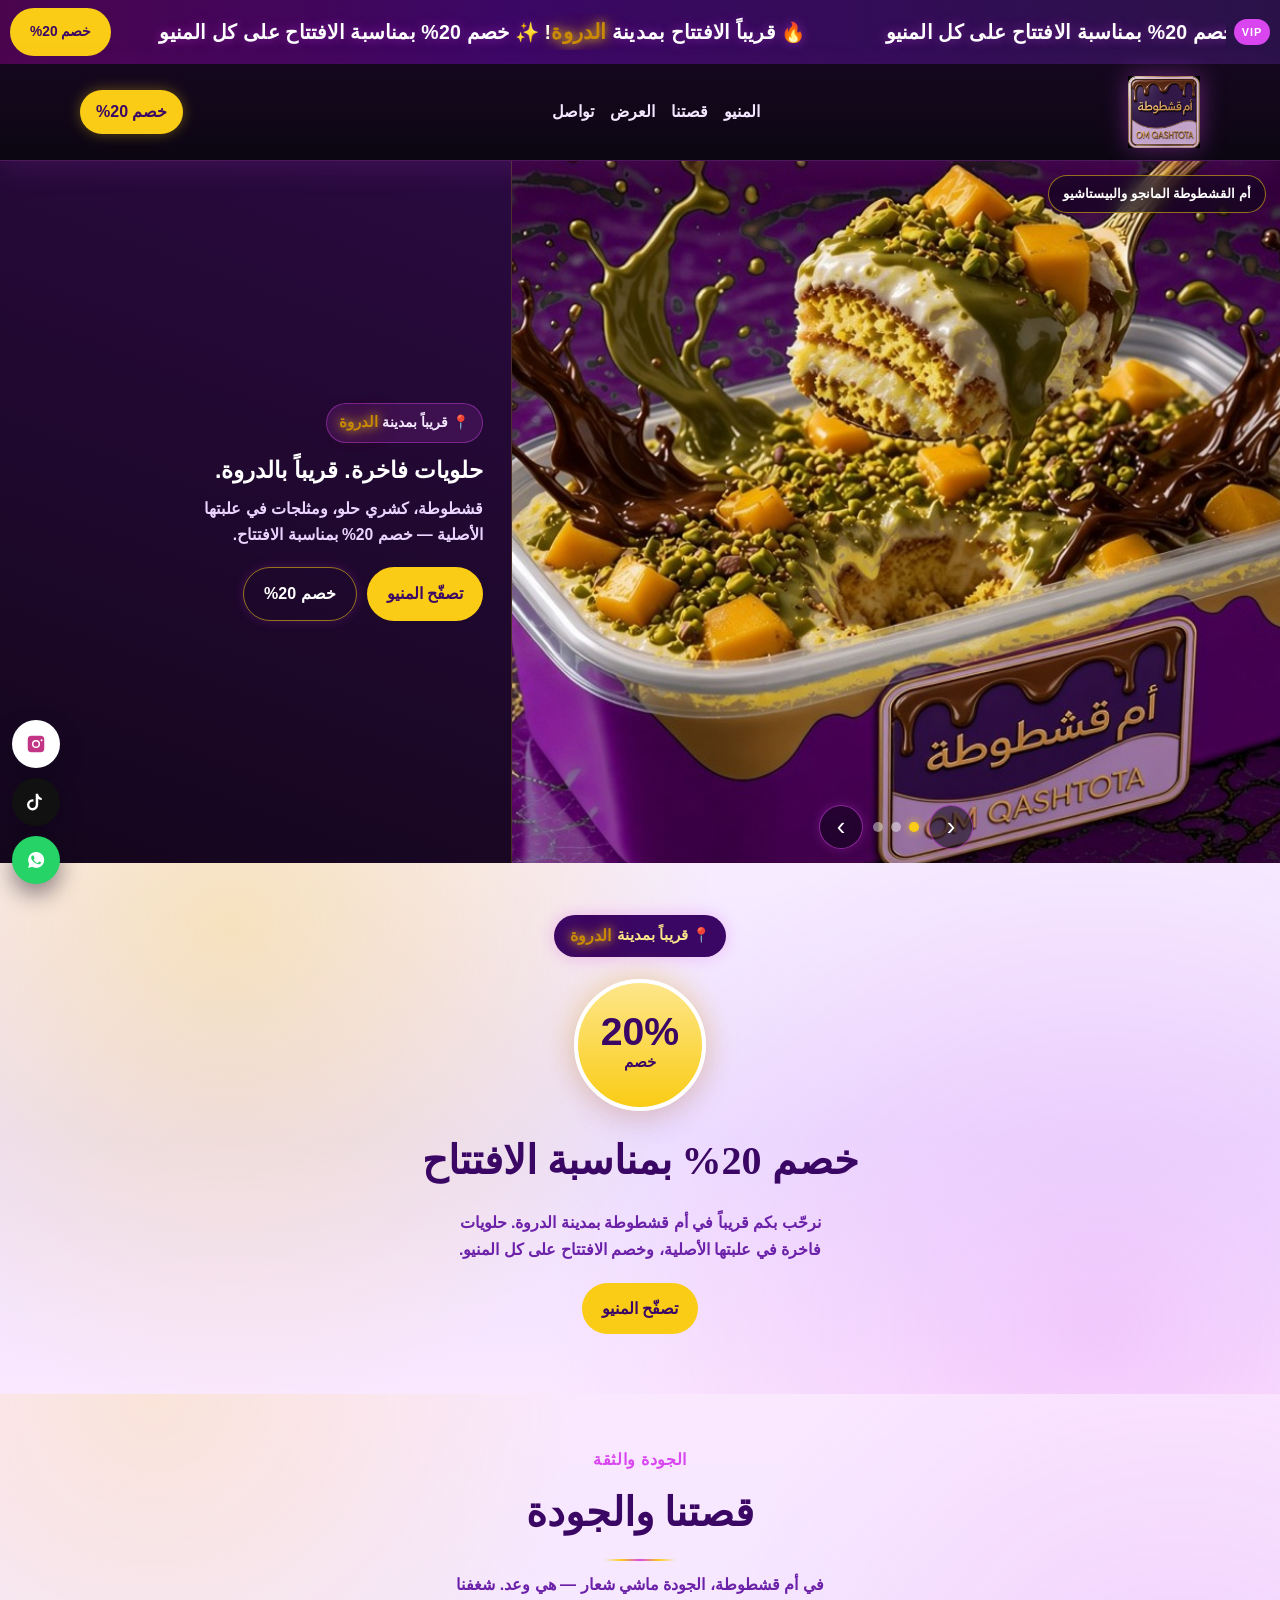
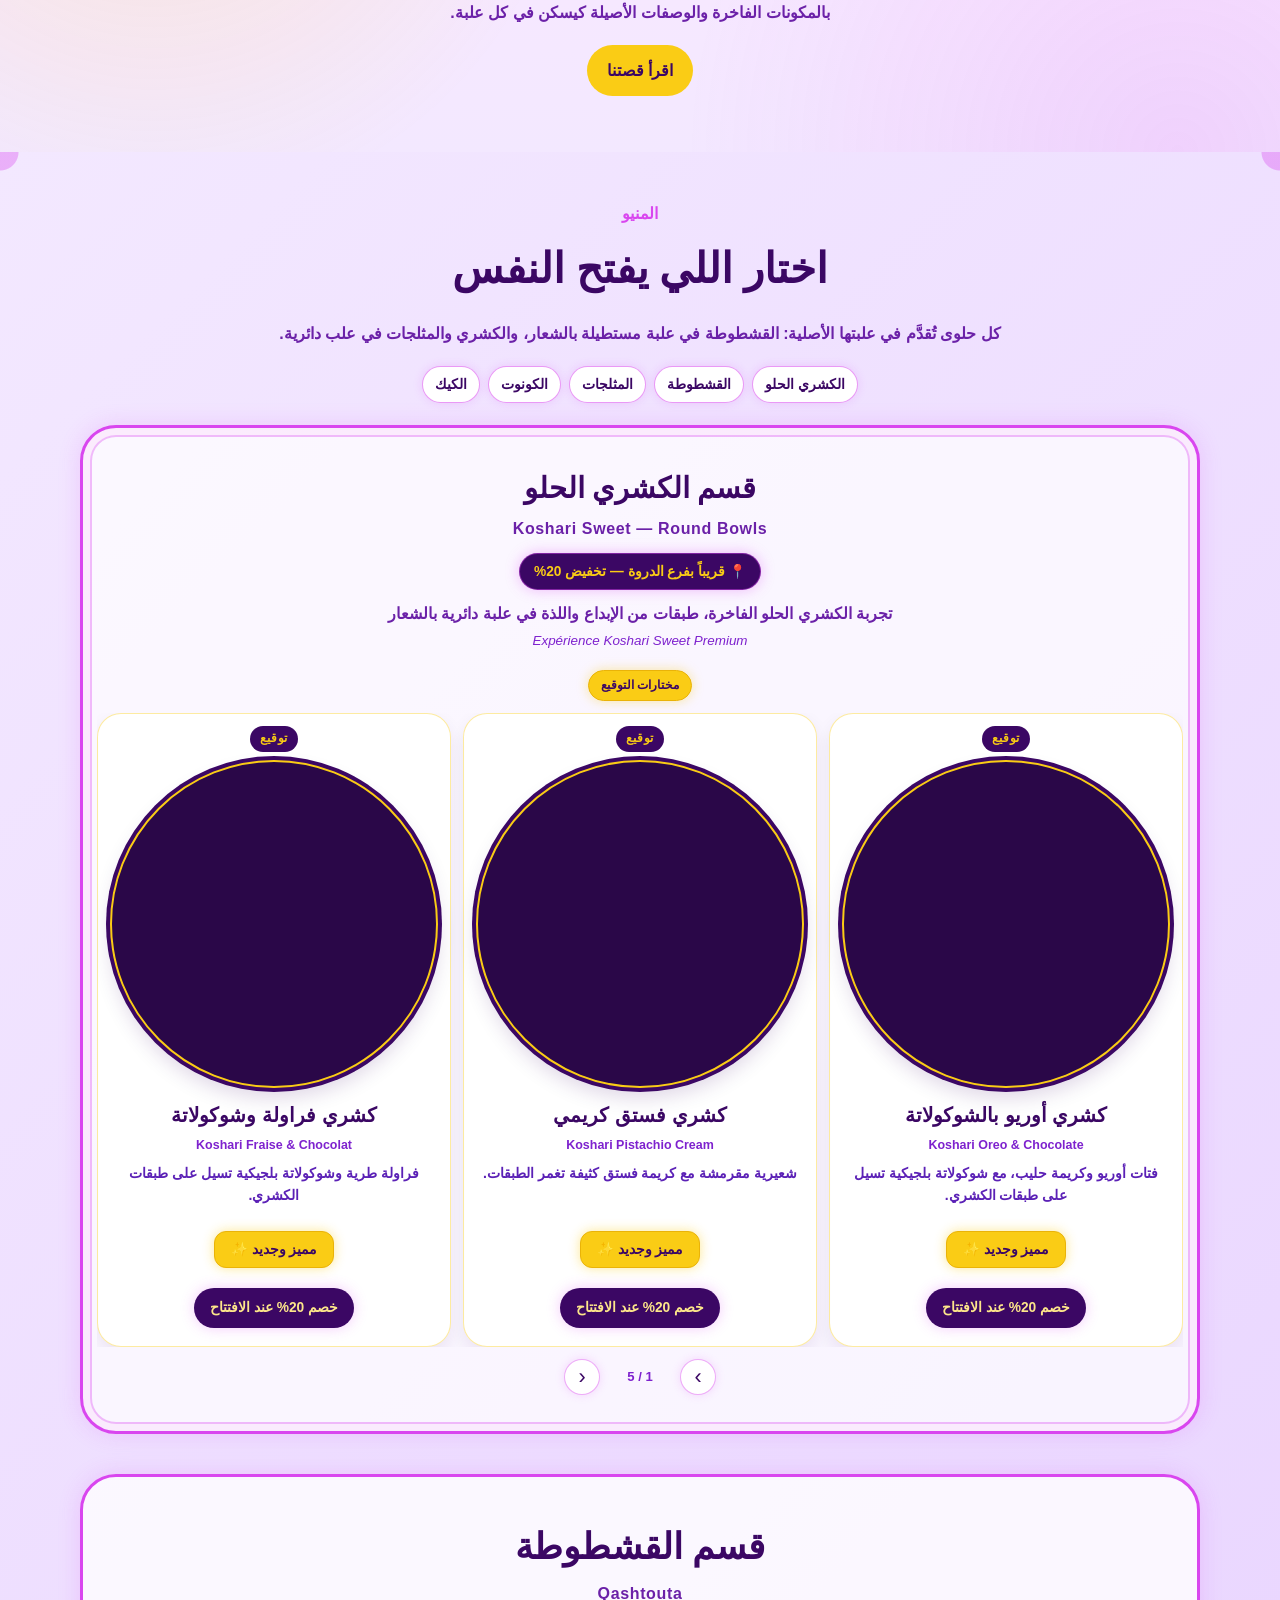
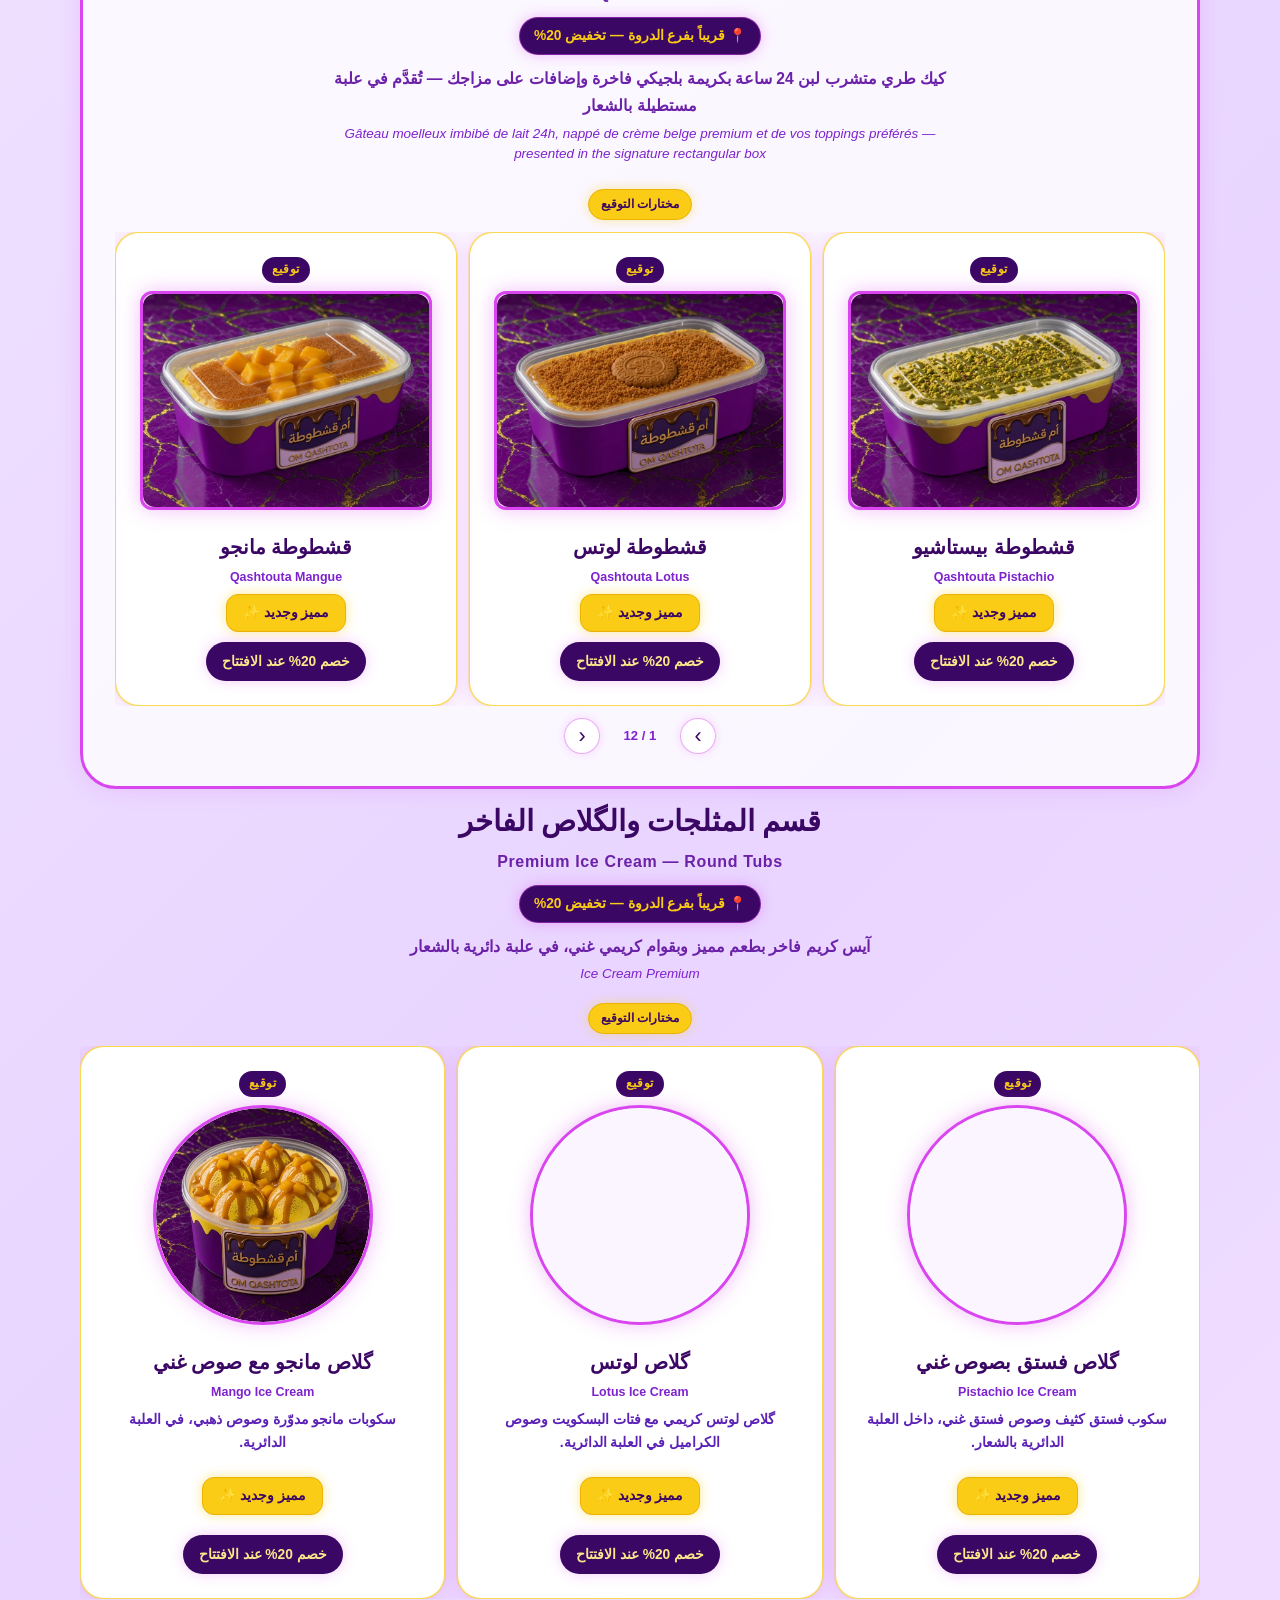
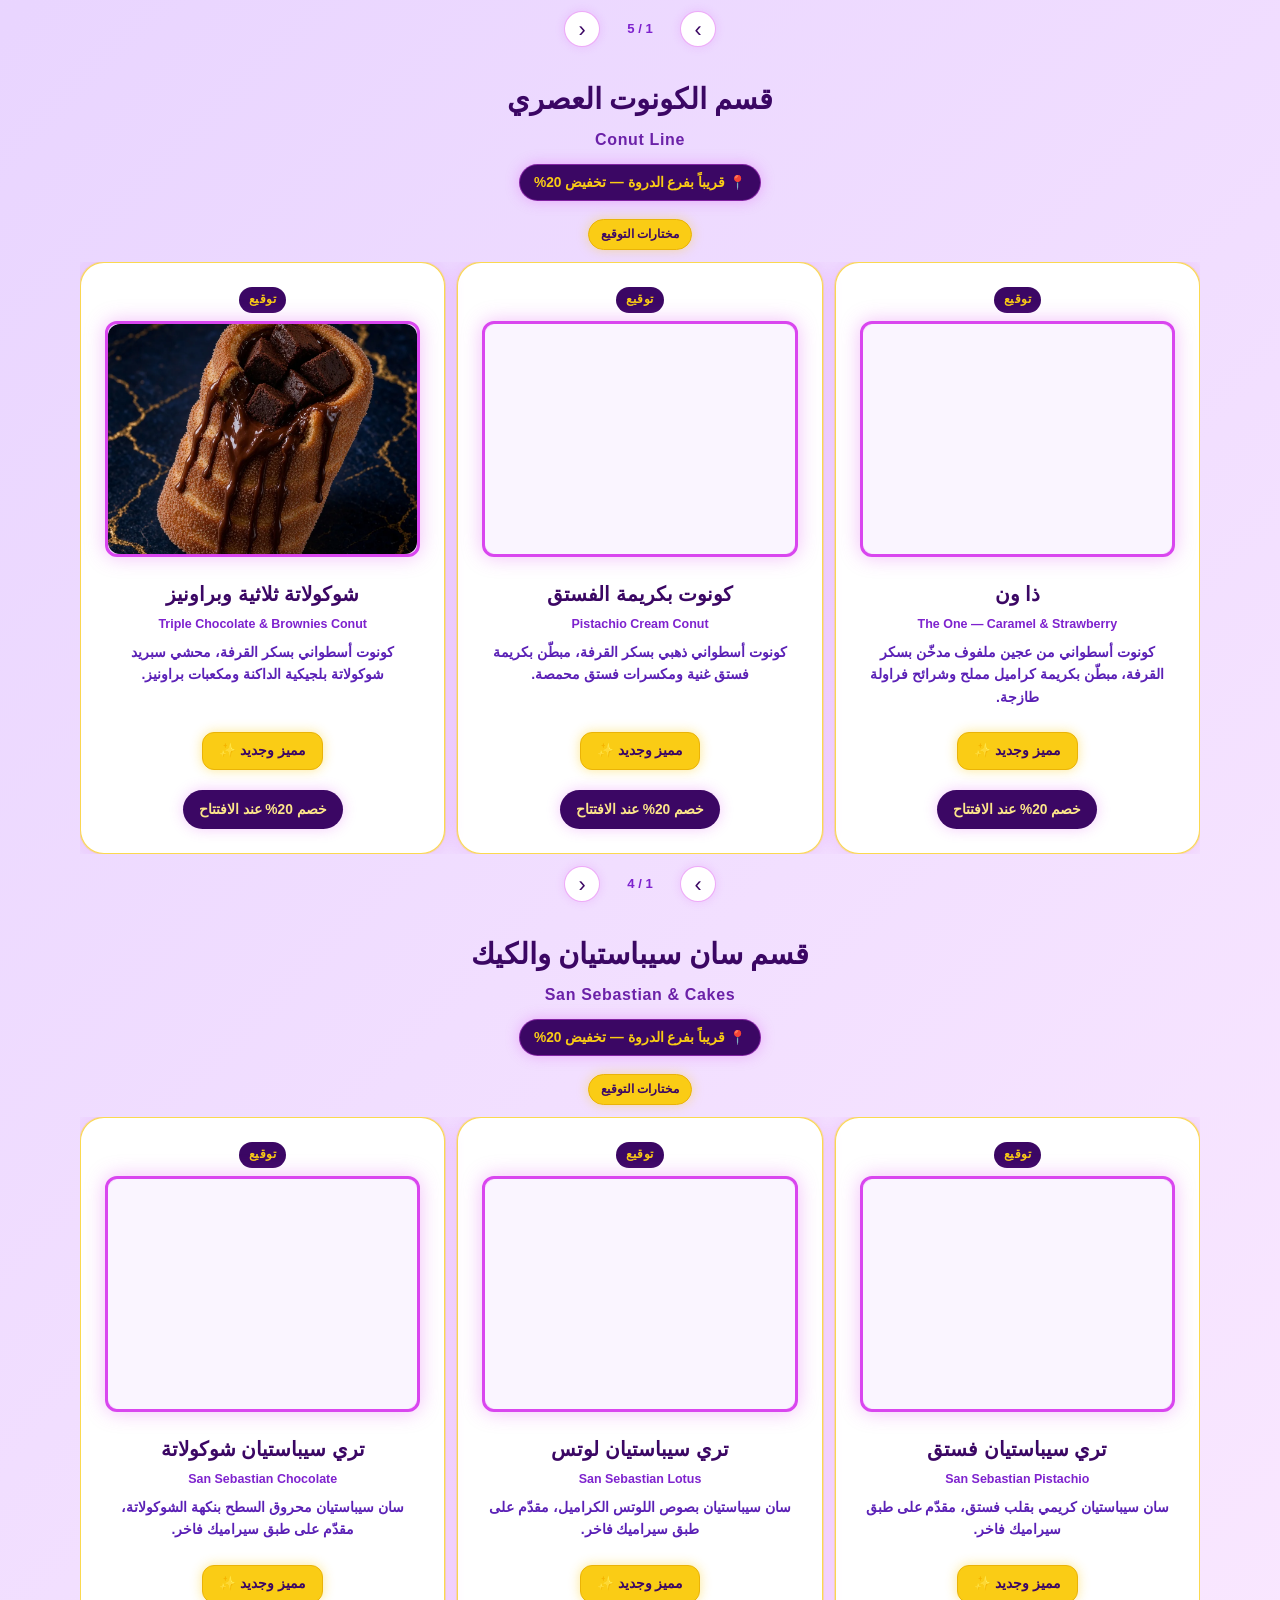
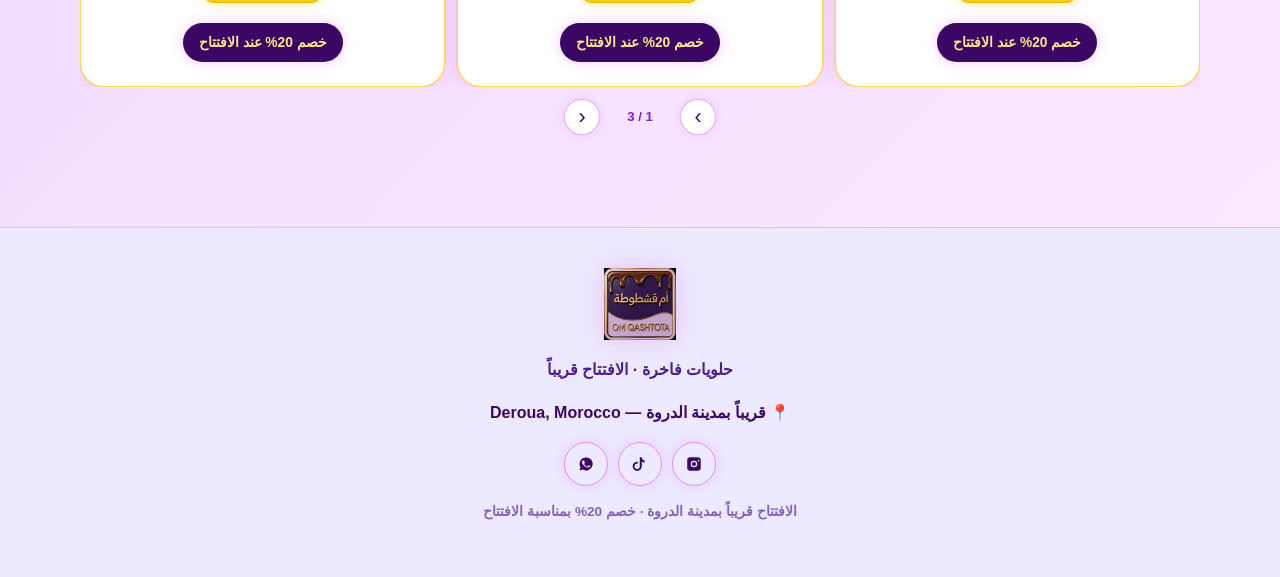
==== commit 30b6ab00: "Show signature products in a moving slider on each menu section. Co-authored-by: Cursor <cursoragent" ====
--- a/index.html
+++ b/index.html
@@ -11,7 +11,7 @@
     <link rel="preload" as="image" href="images/hero/hero-qashtota.jpg?v=65" type="image/jpeg">
     <link rel="icon" href="images/favicon-32.png?v=62" type="image/png" sizes="32x32">
     <link rel="apple-touch-icon" href="images/apple-touch-icon.png?v=62">
-    <link rel="stylesheet" href="style.css?v=82">
+    <link rel="stylesheet" href="style.css?v=84">
 </head>
 <body>
     <div class="topbar">
@@ -116,7 +116,70 @@
                         <p class="cat-blurb">كيك طري متشرب لبن 24 ساعة بكريمة بلجيكي فاخرة وإضافات على مزاجك — تُقدَّم في علبة مستطيلة بالشعار<span lang="fr">Gâteau moelleux imbibé de lait 24h, nappé de crème belge premium et de vos toppings préférés — presented in the signature rectangular box</span></p>
                     </header>
 
-                    <div class="q-grid">
+                    <div class="feat-slider">
+                        <p class="feat-kicker"><span>مختارات التوقيع</span></p>
+                        <div class="feat-viewport">
+                            <div class="feat-track">
+                        <article class="card neon-border card-pack is-signature">
+                            <span class="sign-mark">توقيع</span>
+                            <div class="pack">
+                                <img src="images/plates/q-pistachio.webp?v=65" alt="قشطوطة بيستاشيو — Qashtouta Pistachio" width="800" height="600" loading="lazy">
+                            </div>
+                            <h4>قشطوطة بيستاشيو</h4>
+                            <p class="en" lang="en">Qashtouta Pistachio</p>
+                            <span class="featured-badge">مميز وجديد ✨</span>
+                            <span class="promo-chip">خصم 20% عند الافتتاح</span>
+                        </article>
+                        <article class="card neon-border card-pack is-signature">
+                            <span class="sign-mark">توقيع</span>
+                            <div class="pack">
+                                <img src="images/plates/q-lotus.webp?v=65" alt="قشطوطة لوتس — Qashtouta Lotus" width="800" height="600" loading="lazy">
+                            </div>
+                            <h4>قشطوطة لوتس</h4>
+                            <p class="en" lang="en">Qashtouta Lotus</p>
+                            <span class="featured-badge">مميز وجديد ✨</span>
+                            <span class="promo-chip">خصم 20% عند الافتتاح</span>
+                        </article>
+                        <article class="card neon-border card-pack is-signature">
+                            <span class="sign-mark">توقيع</span>
+                            <div class="pack">
+                                <img src="images/plates/q-mangue.webp?v=65" alt="قشطوطة مانجو — Qashtouta Mangue" width="800" height="600" loading="lazy">
+                            </div>
+                            <h4>قشطوطة مانجو</h4>
+                            <p class="en" lang="en">Qashtouta Mangue</p>
+                            <span class="featured-badge">مميز وجديد ✨</span>
+                            <span class="promo-chip">خصم 20% عند الافتتاح</span>
+                        </article>
+                        <article class="card neon-border card-pack is-signature">
+                            <span class="sign-mark">توقيع</span>
+                            <div class="pack">
+                                <img src="images/plates/q-oreo.webp?v=65" alt="قشطوطة أوريو — Qashtouta Oreo" width="800" height="600" loading="lazy">
+                            </div>
+                            <h4>قشطوطة أوريو</h4>
+                            <p class="en" lang="en">Qashtouta Oreo</p>
+                            <span class="featured-badge">مميز وجديد ✨</span>
+                            <span class="promo-chip">خصم 20% عند الافتتاح</span>
+                        </article>
+                        <article class="card neon-border card-pack is-signature">
+                            <span class="sign-mark">توقيع</span>
+                            <div class="pack">
+                                <img src="images/plates/q-super-brulee.webp?v=65" alt="قشطوطة سوبر ملكي بروليه — Qashtouta Super Malaki Brulee" width="800" height="600" loading="lazy">
+                            </div>
+                            <h4>قشطوطة سوبر ملكي بروليه</h4>
+                            <p class="en" lang="en">Qashtouta Super Malaki Brulee</p>
+                            <span class="featured-badge">مميز وجديد ✨</span>
+                            <span class="promo-chip">خصم 20% عند الافتتاح</span>
+                        </article>
+                        <article class="card neon-border card-pack is-signature">
+                            <span class="sign-mark">توقيع</span>
+                            <div class="pack">
+                                <img src="images/plates/q-family.webp?v=65" alt="قشطوطة عائلية — Family 4X Qashtouta" width="800" height="600" loading="lazy">
+                            </div>
+                            <h4>قشطوطة عائلية</h4>
+                            <p class="en" lang="en">Family : 4 × Qashtouta</p>
+                            <span class="featured-badge">مميز وجديد ✨</span>
+                            <span class="promo-chip">خصم 20% عند الافتتاح</span>
+                        </article>
                         <article class="card neon-border card-pack">
                             <div class="pack">
                                 <img src="images/plates/q-sada.webp?v=65" alt="قشطوطة سادة — Qashtouta Sada" width="800" height="600" loading="lazy">
@@ -126,7 +189,6 @@
                             <span class="featured-badge">مميز وجديد ✨</span>
                             <span class="promo-chip">خصم 20% عند الافتتاح</span>
                         </article>
-
                         <article class="card neon-border card-pack">
                             <div class="pack">
                                 <img src="images/plates/q-choco.webp?v=65" alt="قشطوطة شوكولاتة — Qashtouta Chocolate" width="800" height="600" loading="lazy">
@@ -136,7 +198,6 @@
                             <span class="featured-badge">مميز وجديد ✨</span>
                             <span class="promo-chip">خصم 20% عند الافتتاح</span>
                         </article>
-
                         <article class="card neon-border card-pack">
                             <div class="pack">
                                 <img src="images/plates/q-banana.webp?v=65" alt="قشطوطة موز وكراميل — Banane & Caramels" width="800" height="600" loading="lazy">
@@ -146,7 +207,6 @@
                             <span class="featured-badge">مميز وجديد ✨</span>
                             <span class="promo-chip">خصم 20% عند الافتتاح</span>
                         </article>
-
                         <article class="card neon-border card-pack">
                             <div class="pack">
                                 <img src="images/plates/q-kinder.webp?v=65" alt="قشطوطة كيندر — Qashtouta Kinder" width="800" height="600" loading="lazy">
@@ -156,47 +216,6 @@
                             <span class="featured-badge">مميز وجديد ✨</span>
                             <span class="promo-chip">خصم 20% عند الافتتاح</span>
                         </article>
-
-                        <article class="card neon-border card-pack">
-                            <div class="pack">
-                                <img src="images/plates/q-lotus.webp?v=65" alt="قشطوطة لوتس — Qashtouta Lotus" width="800" height="600" loading="lazy">
-                            </div>
-                            <h4>قشطوطة لوتس</h4>
-                            <p class="en" lang="en">Qashtouta Lotus</p>
-                            <span class="featured-badge">مميز وجديد ✨</span>
-                            <span class="promo-chip">خصم 20% عند الافتتاح</span>
-                        </article>
-
-                        <article class="card neon-border card-pack">
-                            <div class="pack">
-                                <img src="images/plates/q-oreo.webp?v=65" alt="قشطوطة أوريو — Qashtouta Oreo" width="800" height="600" loading="lazy">
-                            </div>
-                            <h4>قشطوطة أوريو</h4>
-                            <p class="en" lang="en">Qashtouta Oreo</p>
-                            <span class="featured-badge">مميز وجديد ✨</span>
-                            <span class="promo-chip">خصم 20% عند الافتتاح</span>
-                        </article>
-
-                        <article class="card neon-border card-pack">
-                            <div class="pack">
-                                <img src="images/plates/q-pistachio.webp?v=65" alt="قشطوطة بيستاشيو — Qashtouta Pistachio" width="800" height="600" loading="lazy">
-                            </div>
-                            <h4>قشطوطة بيستاشيو</h4>
-                            <p class="en" lang="en">Qashtouta Pistachio</p>
-                            <span class="featured-badge">مميز وجديد ✨</span>
-                            <span class="promo-chip">خصم 20% عند الافتتاح</span>
-                        </article>
-
-                        <article class="card neon-border card-pack">
-                            <div class="pack">
-                                <img src="images/plates/q-mangue.webp?v=65" alt="قشطوطة مانجو — Qashtouta Mangue" width="800" height="600" loading="lazy">
-                            </div>
-                            <h4>قشطوطة مانجو</h4>
-                            <p class="en" lang="en">Qashtouta Mangue</p>
-                            <span class="featured-badge">مميز وجديد ✨</span>
-                            <span class="promo-chip">خصم 20% عند الافتتاح</span>
-                        </article>
-
                         <article class="card neon-border card-pack">
                             <div class="pack">
                                 <img src="images/plates/q-four.webp?v=65" alt="قشطوطة فور سيزون — Qashtouta Four Season" width="800" height="600" loading="lazy">
@@ -206,7 +225,6 @@
                             <span class="featured-badge">مميز وجديد ✨</span>
                             <span class="promo-chip">خصم 20% عند الافتتاح</span>
                         </article>
-
                         <article class="card neon-border card-pack">
                             <div class="pack">
                                 <img src="images/plates/q-malaki.webp?v=65" alt="قشطوطة ملكي — Qashtouta Malaki" width="800" height="600" loading="lazy">
@@ -216,26 +234,13 @@
                             <span class="featured-badge">مميز وجديد ✨</span>
                             <span class="promo-chip">خصم 20% عند الافتتاح</span>
                         </article>
-
-                        <article class="card neon-border card-pack">
-                            <div class="pack">
-                                <img src="images/plates/q-super-brulee.webp?v=65" alt="قشطوطة سوبر ملكي بروليه — Qashtouta Super Malaki Brulee" width="800" height="600" loading="lazy">
-                            </div>
-                            <h4>قشطوطة سوبر ملكي بروليه</h4>
-                            <p class="en" lang="en">Qashtouta Super Malaki Brulee</p>
-                            <span class="featured-badge">مميز وجديد ✨</span>
-                            <span class="promo-chip">خصم 20% عند الافتتاح</span>
-                        </article>
-
-                        <article class="card neon-border card-pack">
-                            <div class="pack">
-                                <img src="images/plates/q-family.webp?v=65" alt="قشطوطة عائلية — Family 4X Qashtouta" width="800" height="600" loading="lazy">
-                            </div>
-                            <h4>قشطوطة عائلية</h4>
-                            <p class="en" lang="en">Family : 4 × Qashtouta</p>
-                            <span class="featured-badge">مميز وجديد ✨</span>
-                            <span class="promo-chip">خصم 20% عند الافتتاح</span>
-                        </article>
+                            </div>
+                        </div>
+                        <div class="feat-controls">
+                            <button type="button" class="feat-arrow" data-dir="-1" aria-label="السابق">›</button>
+                            <p class="feat-count" aria-live="polite"></p>
+                            <button type="button" class="feat-arrow" data-dir="1" aria-label="التالي">‹</button>
+                        </div>
                     </div>
                 </section>
                 <div id="menuRest"></div>
@@ -291,6 +296,6 @@
         </div>
     </div>
 
-    <script src="script.js?v=80" defer></script>
+    <script src="script.js?v=82" defer></script>
 </body>
 </html>
--- a/style.css
+++ b/style.css
@@ -675,8 +675,6 @@
 .cat-block {
     margin-bottom: 28px;
     scroll-margin-top: 216px;
-    content-visibility: auto;
-    contain-intrinsic-size: 1px 820px;
 }
 .cat-head {
     display: grid;
@@ -1142,6 +1140,104 @@
 @media (min-width: 1040px) {
     .grid-pack { grid-template-columns: repeat(3, minmax(0, 1fr)); }
 }
+.feat-slider { margin-top: 4px; }
+.feat-kicker {
+    margin: 0 0 12px;
+    text-align: center;
+}
+.feat-kicker span {
+    display: inline-flex;
+    padding: 4px 12px;
+    border-radius: 999px;
+    background: var(--gold);
+    color: #3B0764;
+    border: 1px solid #EAB308;
+    font-size: 0.78rem;
+    font-weight: 800;
+    box-shadow: 0 0 12px rgba(250, 204, 21, 0.4);
+}
+.feat-viewport {
+    overflow: hidden;
+    direction: rtl;
+    touch-action: pan-y;
+}
+.feat-track {
+    display: flex;
+    gap: 12px;
+    direction: rtl;
+    transition: transform 0.7s cubic-bezier(.22, .8, .28, 1);
+}
+.feat-track > .card {
+    flex: 0 0 86%;
+    min-width: 0;
+}
+.feat-controls {
+    display: flex;
+    align-items: center;
+    justify-content: center;
+    gap: 12px;
+    margin-top: 12px;
+}
+.feat-arrow {
+    width: 36px;
+    height: 36px;
+    border: 1px solid rgba(217, 70, 239, 0.45);
+    border-radius: 50%;
+    background: #fff;
+    color: #3B0764;
+    font-size: 1.35rem;
+    line-height: 1;
+    cursor: pointer;
+    box-shadow: 0 0 10px rgba(217, 70, 239, 0.18);
+}
+.feat-count {
+    margin: 0;
+    min-width: 3.5rem;
+    text-align: center;
+    font-family: "Poppins", sans-serif;
+    font-weight: 700;
+    font-size: 0.82rem;
+    color: #7E22CE;
+}
+.sign-mark {
+    display: inline-block;
+    margin-bottom: 8px;
+    padding: 3px 10px;
+    border-radius: 999px;
+    background: #3B0764;
+    color: #FACC15;
+    font-size: 0.72rem;
+    font-weight: 800;
+    letter-spacing: 0.04em;
+}
+.card.is-signature {
+    border-color: rgba(250, 204, 21, 0.75);
+    box-shadow: 0 0 0 1px rgba(250, 204, 21, 0.28), 0 0 20px rgba(217, 70, 239, 0.2);
+}
+@media (max-width: 699px) {
+    .feat-track > .card { padding: 12px 12px 14px; }
+    .feat-track > .card:not(.card-bowl) .pack { aspect-ratio: 16 / 10; margin-bottom: 8px; }
+    .feat-track > .card-bowl .pack,
+    #koshari .feat-track > .card-bowl .pack {
+        width: min(136px, 50%);
+        aspect-ratio: 1 / 1;
+        margin-bottom: 8px;
+    }
+    .feat-track > .card .desc {
+        display: -webkit-box;
+        -webkit-line-clamp: 2;
+        -webkit-box-orient: vertical;
+        overflow: hidden;
+        margin-bottom: 6px;
+    }
+    .feat-track .promo-chip { margin-top: 6px; }
+}
+@media (min-width: 700px) {
+    .feat-track > .card { flex-basis: calc(50% - 6px); }
+}
+@media (min-width: 1100px) {
+    .feat-track > .card { flex-basis: calc(33.333% - 8px); }
+}
 @media (prefers-reduced-motion: reduce) {
     html { scroll-behavior: auto; }
     .ticker-track { animation: none; width: auto; }
@@ -1151,4 +1247,5 @@
     .hero-slide img { transform: none; }
     .soon-overlay, .soon-card { transition: none; }
     .soon-spinner { animation: none; border-color: #FACC15; }
-}
+    .feat-track { transition: none; }
+}
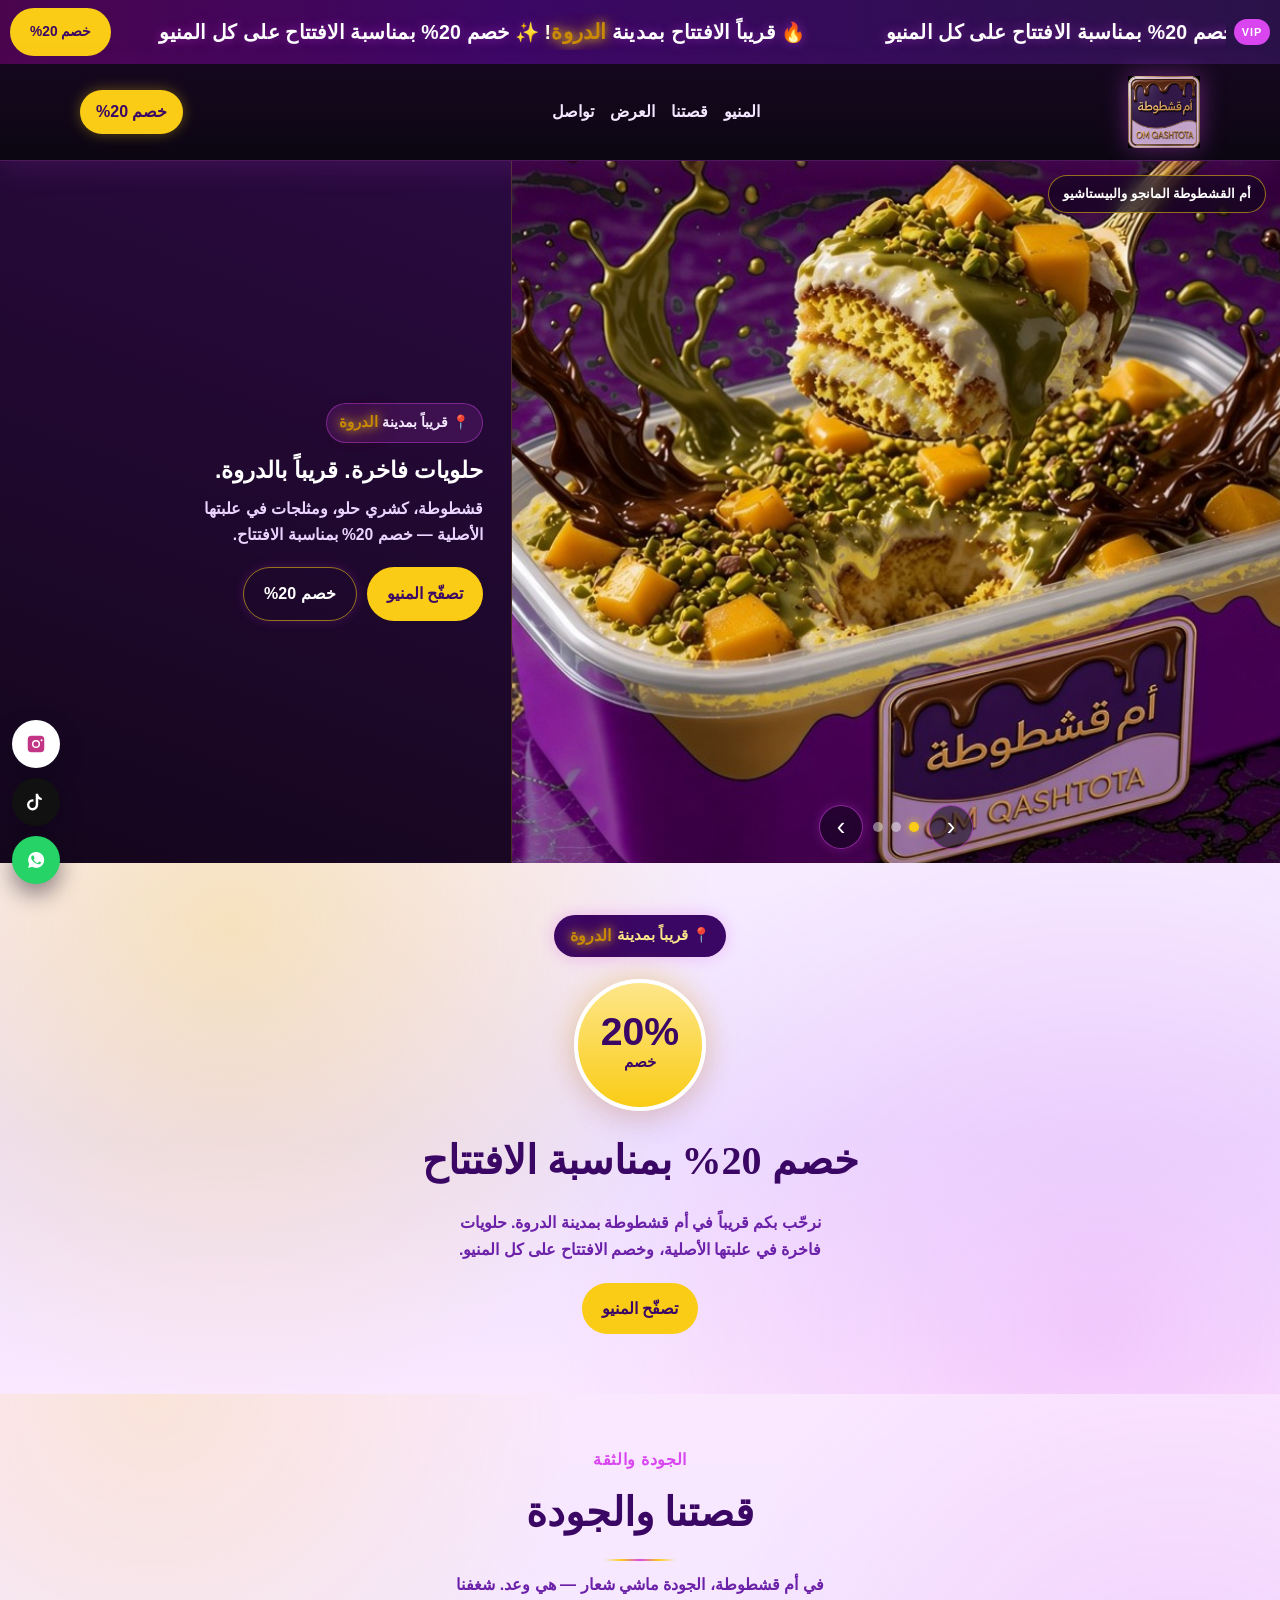
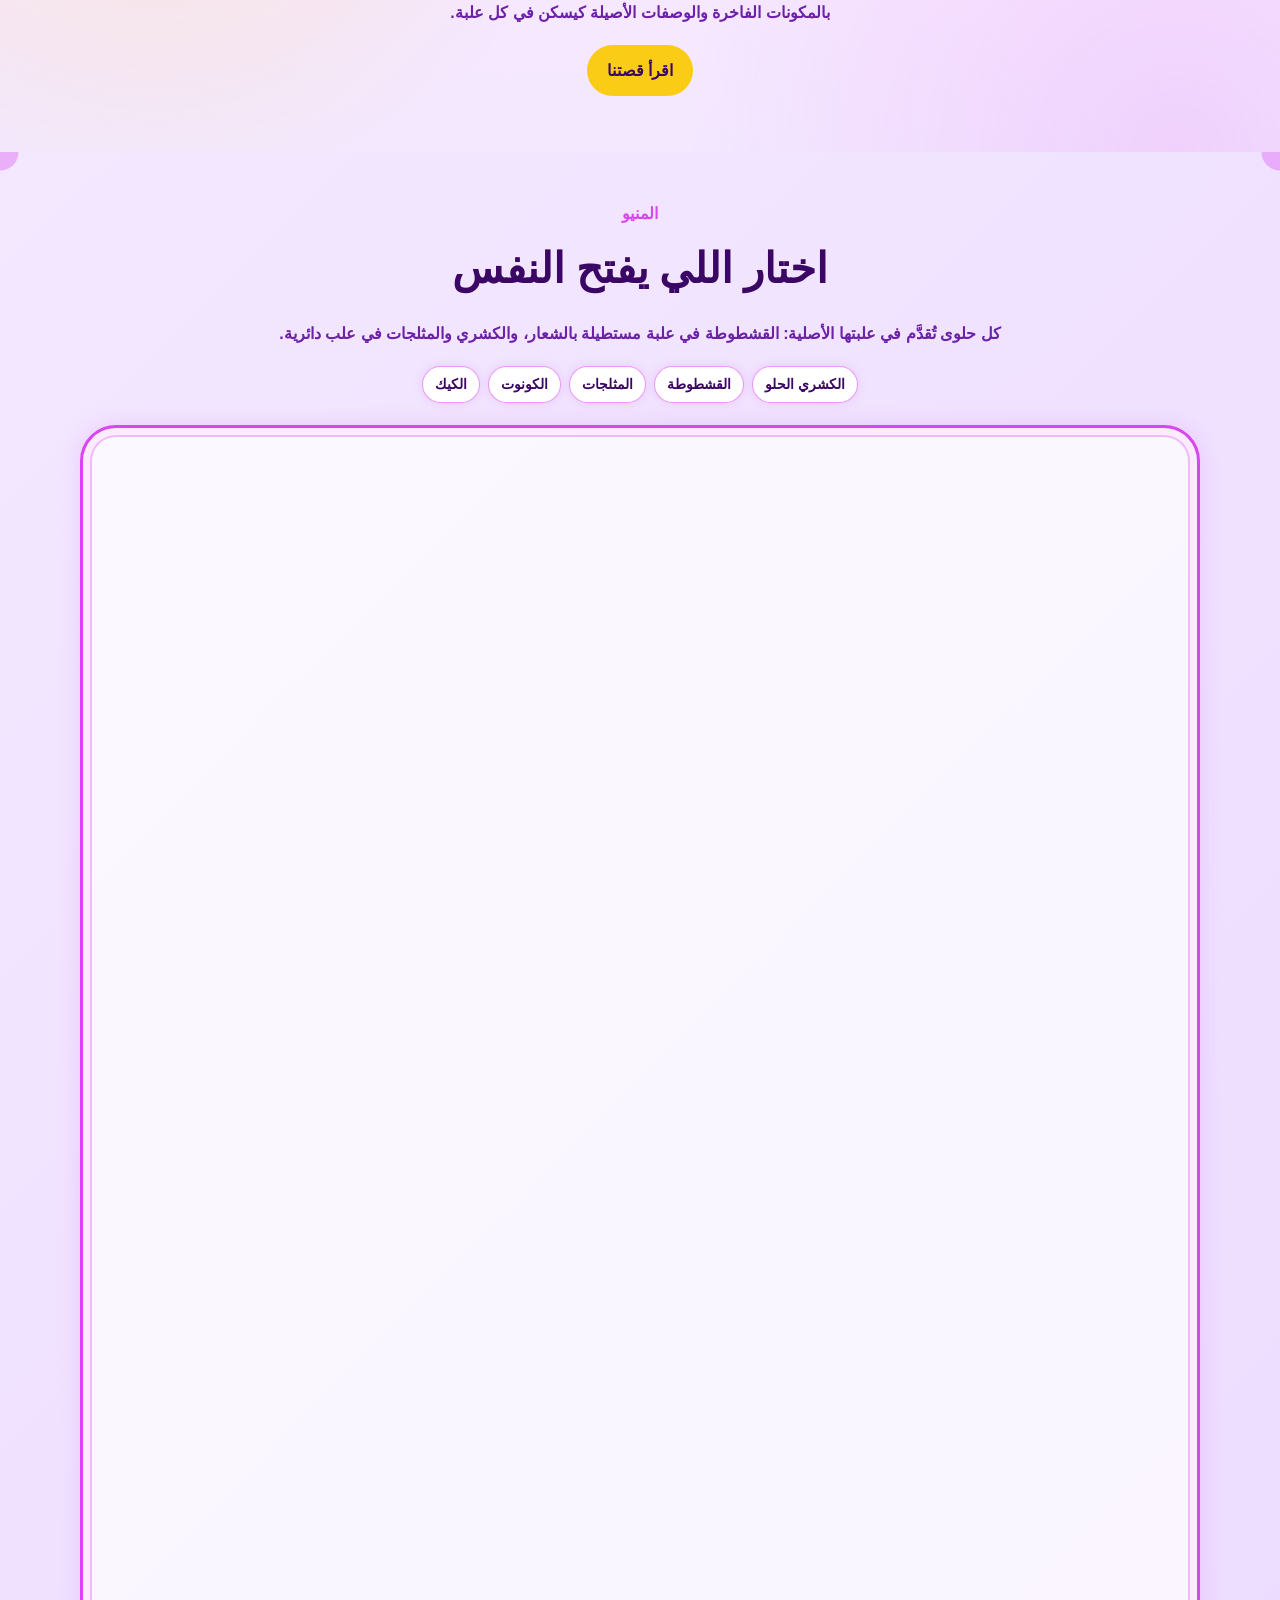
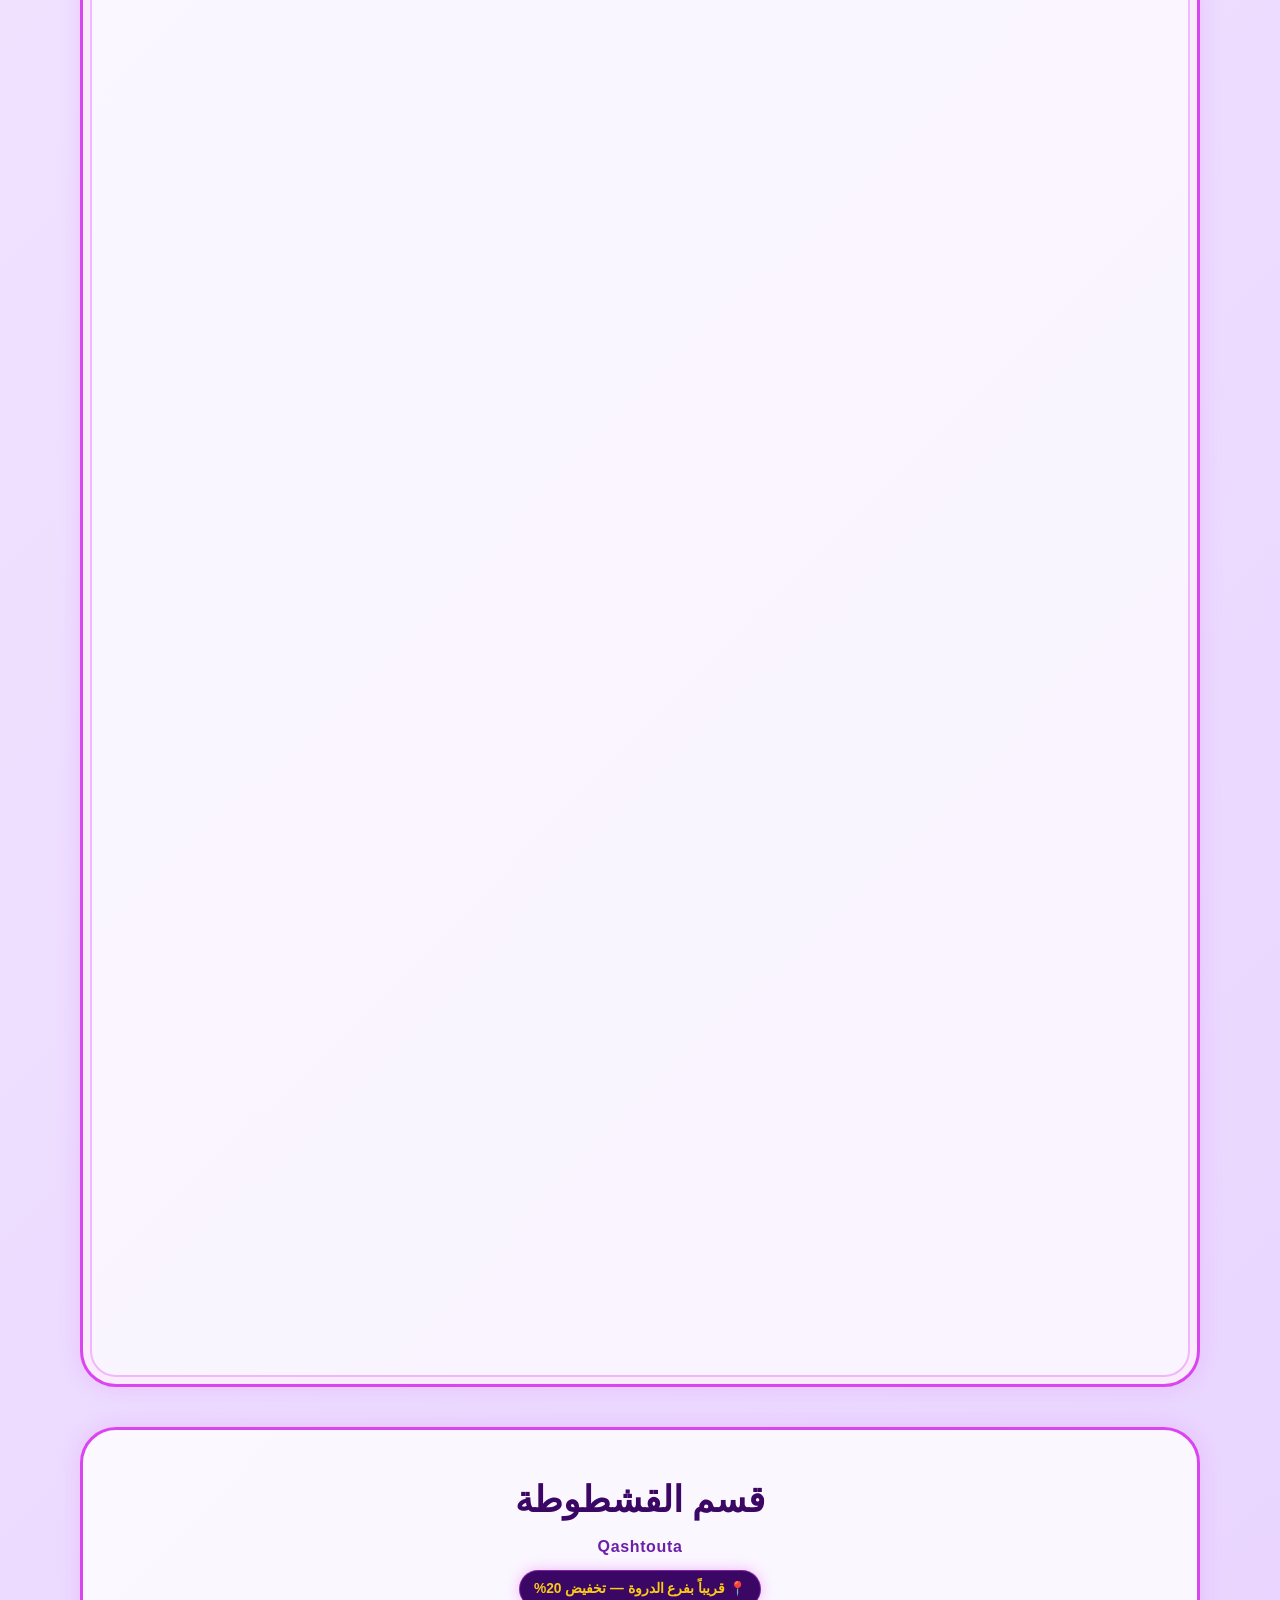
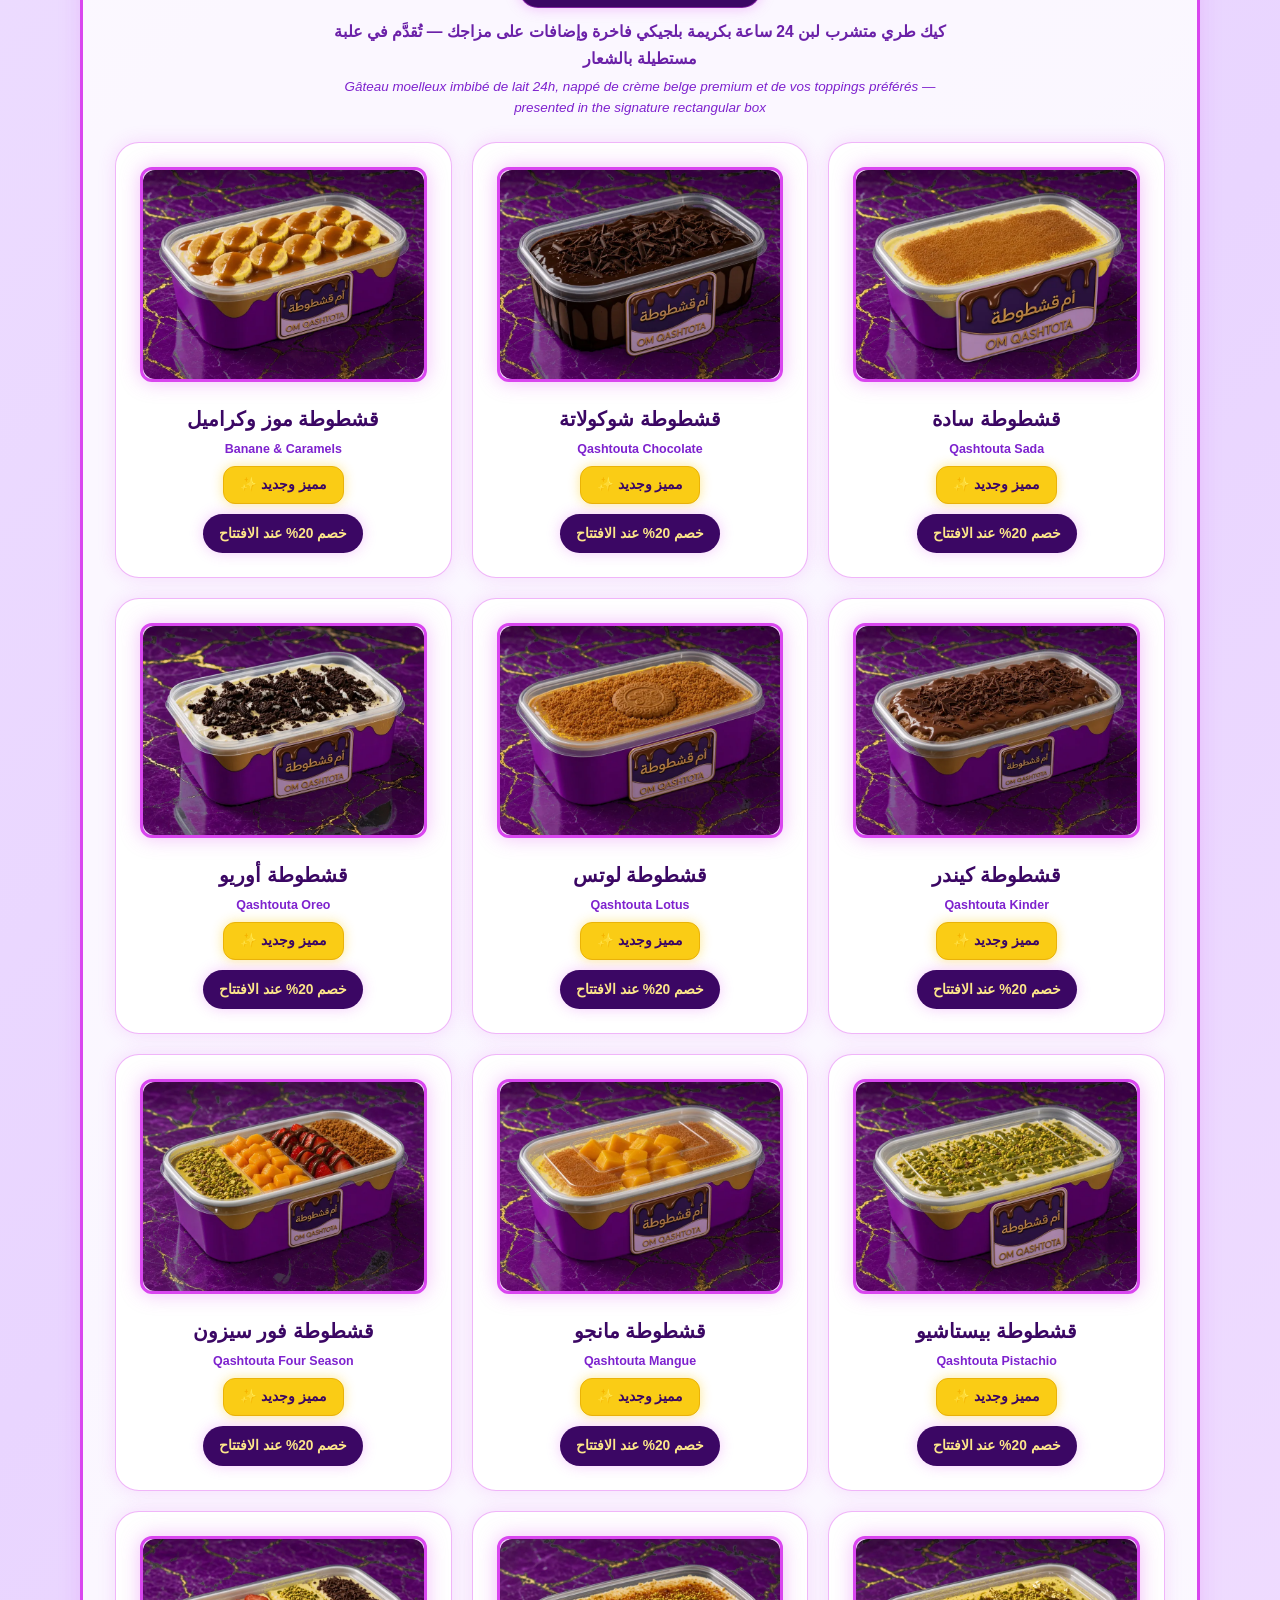
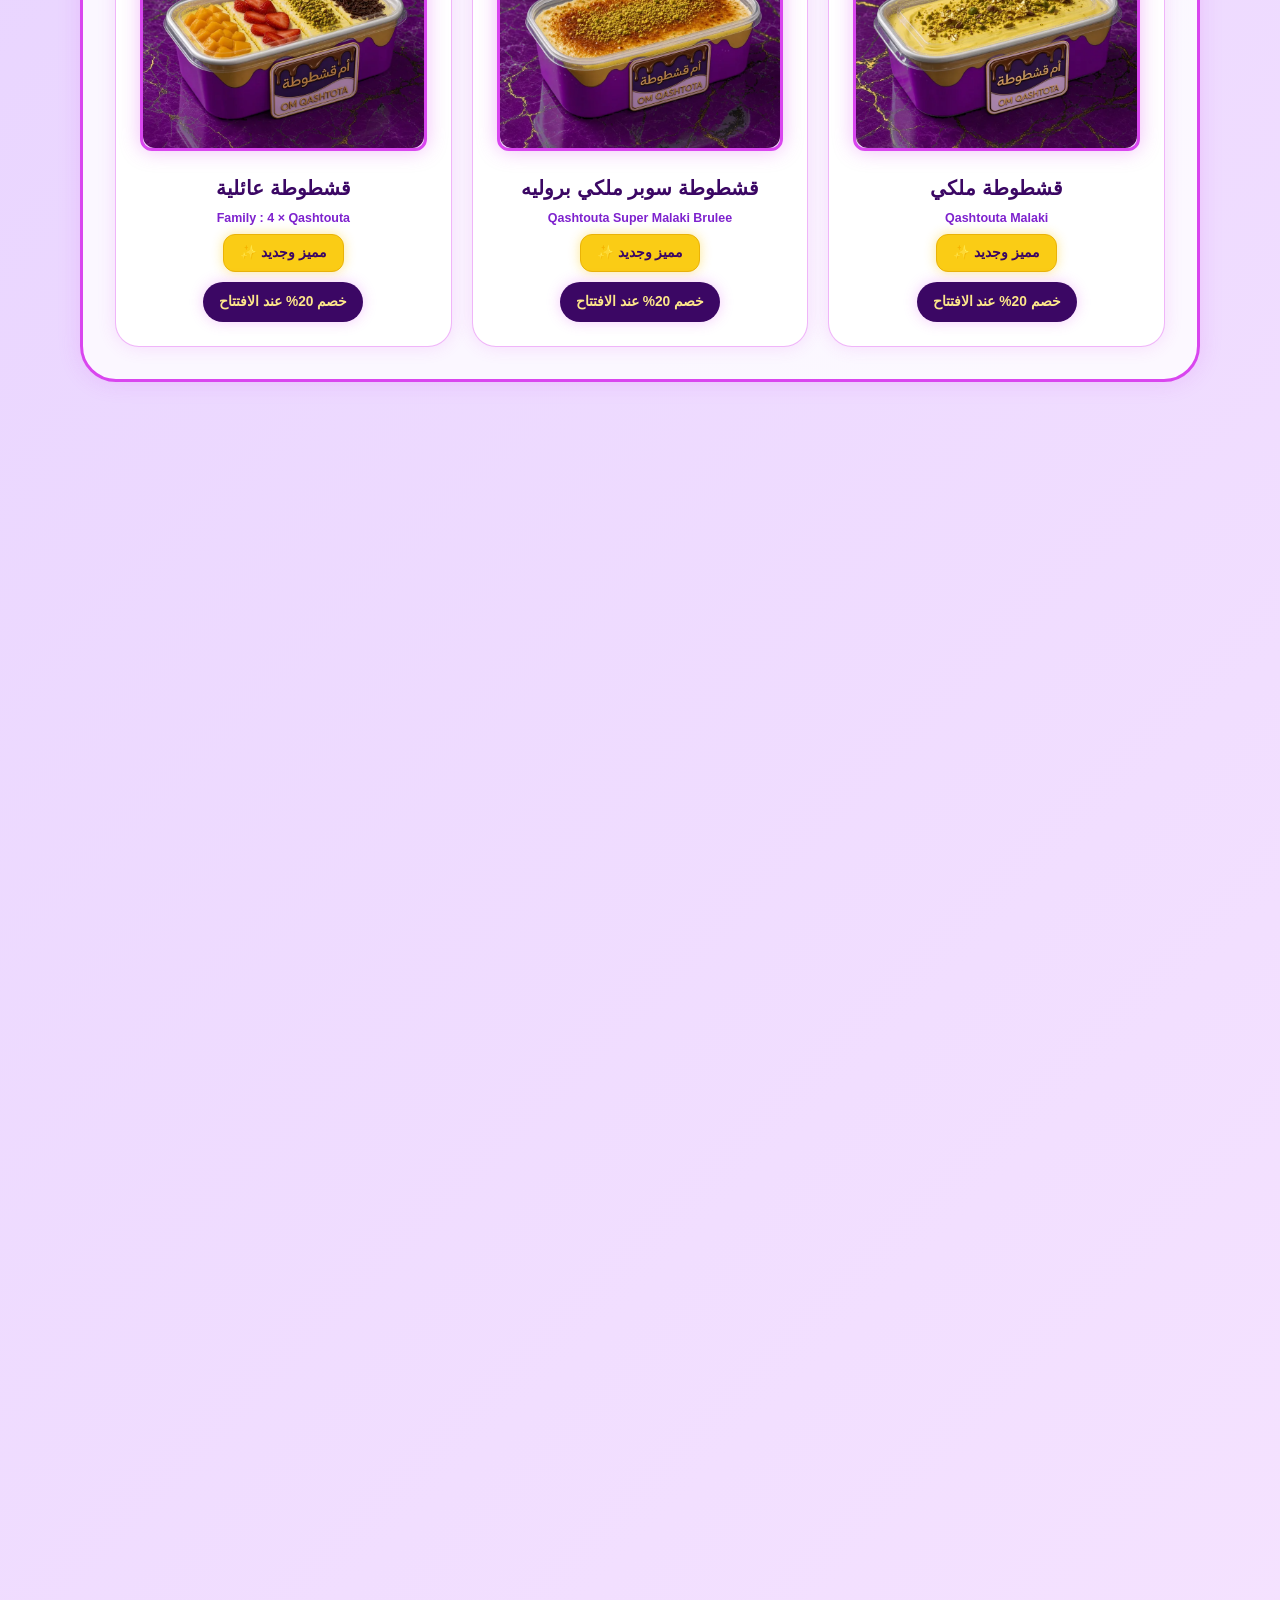
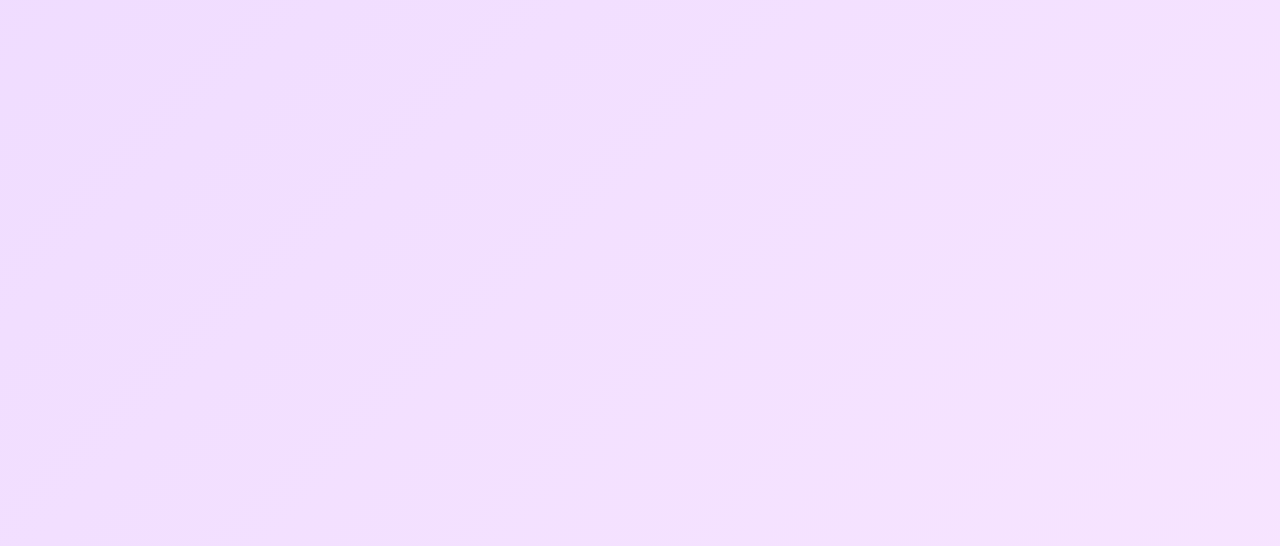
==== commit bbc220eb: "Revert "Show signature products in a moving slider on each menu section." This reverts commit 30b6ab" ====
--- a/index.html
+++ b/index.html
@@ -11,7 +11,7 @@
     <link rel="preload" as="image" href="images/hero/hero-qashtota.jpg?v=65" type="image/jpeg">
     <link rel="icon" href="images/favicon-32.png?v=62" type="image/png" sizes="32x32">
     <link rel="apple-touch-icon" href="images/apple-touch-icon.png?v=62">
-    <link rel="stylesheet" href="style.css?v=84">
+    <link rel="stylesheet" href="style.css?v=82">
 </head>
 <body>
     <div class="topbar">
@@ -116,12 +116,68 @@
                         <p class="cat-blurb">كيك طري متشرب لبن 24 ساعة بكريمة بلجيكي فاخرة وإضافات على مزاجك — تُقدَّم في علبة مستطيلة بالشعار<span lang="fr">Gâteau moelleux imbibé de lait 24h, nappé de crème belge premium et de vos toppings préférés — presented in the signature rectangular box</span></p>
                     </header>
 
-                    <div class="feat-slider">
-                        <p class="feat-kicker"><span>مختارات التوقيع</span></p>
-                        <div class="feat-viewport">
-                            <div class="feat-track">
-                        <article class="card neon-border card-pack is-signature">
-                            <span class="sign-mark">توقيع</span>
+                    <div class="q-grid">
+                        <article class="card neon-border card-pack">
+                            <div class="pack">
+                                <img src="images/plates/q-sada.webp?v=65" alt="قشطوطة سادة — Qashtouta Sada" width="800" height="600" loading="lazy">
+                            </div>
+                            <h4>قشطوطة سادة</h4>
+                            <p class="en" lang="en">Qashtouta Sada</p>
+                            <span class="featured-badge">مميز وجديد ✨</span>
+                            <span class="promo-chip">خصم 20% عند الافتتاح</span>
+                        </article>
+
+                        <article class="card neon-border card-pack">
+                            <div class="pack">
+                                <img src="images/plates/q-choco.webp?v=65" alt="قشطوطة شوكولاتة — Qashtouta Chocolate" width="800" height="600" loading="lazy">
+                            </div>
+                            <h4>قشطوطة شوكولاتة</h4>
+                            <p class="en" lang="en">Qashtouta Chocolate</p>
+                            <span class="featured-badge">مميز وجديد ✨</span>
+                            <span class="promo-chip">خصم 20% عند الافتتاح</span>
+                        </article>
+
+                        <article class="card neon-border card-pack">
+                            <div class="pack">
+                                <img src="images/plates/q-banana.webp?v=65" alt="قشطوطة موز وكراميل — Banane & Caramels" width="800" height="600" loading="lazy">
+                            </div>
+                            <h4>قشطوطة موز وكراميل</h4>
+                            <p class="en" lang="en">Banane &amp; Caramels</p>
+                            <span class="featured-badge">مميز وجديد ✨</span>
+                            <span class="promo-chip">خصم 20% عند الافتتاح</span>
+                        </article>
+
+                        <article class="card neon-border card-pack">
+                            <div class="pack">
+                                <img src="images/plates/q-kinder.webp?v=65" alt="قشطوطة كيندر — Qashtouta Kinder" width="800" height="600" loading="lazy">
+                            </div>
+                            <h4>قشطوطة كيندر</h4>
+                            <p class="en" lang="en">Qashtouta Kinder</p>
+                            <span class="featured-badge">مميز وجديد ✨</span>
+                            <span class="promo-chip">خصم 20% عند الافتتاح</span>
+                        </article>
+
+                        <article class="card neon-border card-pack">
+                            <div class="pack">
+                                <img src="images/plates/q-lotus.webp?v=65" alt="قشطوطة لوتس — Qashtouta Lotus" width="800" height="600" loading="lazy">
+                            </div>
+                            <h4>قشطوطة لوتس</h4>
+                            <p class="en" lang="en">Qashtouta Lotus</p>
+                            <span class="featured-badge">مميز وجديد ✨</span>
+                            <span class="promo-chip">خصم 20% عند الافتتاح</span>
+                        </article>
+
+                        <article class="card neon-border card-pack">
+                            <div class="pack">
+                                <img src="images/plates/q-oreo.webp?v=65" alt="قشطوطة أوريو — Qashtouta Oreo" width="800" height="600" loading="lazy">
+                            </div>
+                            <h4>قشطوطة أوريو</h4>
+                            <p class="en" lang="en">Qashtouta Oreo</p>
+                            <span class="featured-badge">مميز وجديد ✨</span>
+                            <span class="promo-chip">خصم 20% عند الافتتاح</span>
+                        </article>
+
+                        <article class="card neon-border card-pack">
                             <div class="pack">
                                 <img src="images/plates/q-pistachio.webp?v=65" alt="قشطوطة بيستاشيو — Qashtouta Pistachio" width="800" height="600" loading="lazy">
                             </div>
@@ -130,18 +186,8 @@
                             <span class="featured-badge">مميز وجديد ✨</span>
                             <span class="promo-chip">خصم 20% عند الافتتاح</span>
                         </article>
-                        <article class="card neon-border card-pack is-signature">
-                            <span class="sign-mark">توقيع</span>
-                            <div class="pack">
-                                <img src="images/plates/q-lotus.webp?v=65" alt="قشطوطة لوتس — Qashtouta Lotus" width="800" height="600" loading="lazy">
-                            </div>
-                            <h4>قشطوطة لوتس</h4>
-                            <p class="en" lang="en">Qashtouta Lotus</p>
-                            <span class="featured-badge">مميز وجديد ✨</span>
-                            <span class="promo-chip">خصم 20% عند الافتتاح</span>
-                        </article>
-                        <article class="card neon-border card-pack is-signature">
-                            <span class="sign-mark">توقيع</span>
+
+                        <article class="card neon-border card-pack">
                             <div class="pack">
                                 <img src="images/plates/q-mangue.webp?v=65" alt="قشطوطة مانجو — Qashtouta Mangue" width="800" height="600" loading="lazy">
                             </div>
@@ -150,18 +196,28 @@
                             <span class="featured-badge">مميز وجديد ✨</span>
                             <span class="promo-chip">خصم 20% عند الافتتاح</span>
                         </article>
-                        <article class="card neon-border card-pack is-signature">
-                            <span class="sign-mark">توقيع</span>
-                            <div class="pack">
-                                <img src="images/plates/q-oreo.webp?v=65" alt="قشطوطة أوريو — Qashtouta Oreo" width="800" height="600" loading="lazy">
-                            </div>
-                            <h4>قشطوطة أوريو</h4>
-                            <p class="en" lang="en">Qashtouta Oreo</p>
-                            <span class="featured-badge">مميز وجديد ✨</span>
-                            <span class="promo-chip">خصم 20% عند الافتتاح</span>
-                        </article>
-                        <article class="card neon-border card-pack is-signature">
-                            <span class="sign-mark">توقيع</span>
+
+                        <article class="card neon-border card-pack">
+                            <div class="pack">
+                                <img src="images/plates/q-four.webp?v=65" alt="قشطوطة فور سيزون — Qashtouta Four Season" width="800" height="600" loading="lazy">
+                            </div>
+                            <h4>قشطوطة فور سيزون</h4>
+                            <p class="en" lang="en">Qashtouta Four Season</p>
+                            <span class="featured-badge">مميز وجديد ✨</span>
+                            <span class="promo-chip">خصم 20% عند الافتتاح</span>
+                        </article>
+
+                        <article class="card neon-border card-pack">
+                            <div class="pack">
+                                <img src="images/plates/q-malaki.webp?v=65" alt="قشطوطة ملكي — Qashtouta Malaki" width="800" height="600" loading="lazy">
+                            </div>
+                            <h4>قشطوطة ملكي</h4>
+                            <p class="en" lang="en">Qashtouta Malaki</p>
+                            <span class="featured-badge">مميز وجديد ✨</span>
+                            <span class="promo-chip">خصم 20% عند الافتتاح</span>
+                        </article>
+
+                        <article class="card neon-border card-pack">
                             <div class="pack">
                                 <img src="images/plates/q-super-brulee.webp?v=65" alt="قشطوطة سوبر ملكي بروليه — Qashtouta Super Malaki Brulee" width="800" height="600" loading="lazy">
                             </div>
@@ -170,8 +226,8 @@
                             <span class="featured-badge">مميز وجديد ✨</span>
                             <span class="promo-chip">خصم 20% عند الافتتاح</span>
                         </article>
-                        <article class="card neon-border card-pack is-signature">
-                            <span class="sign-mark">توقيع</span>
+
+                        <article class="card neon-border card-pack">
                             <div class="pack">
                                 <img src="images/plates/q-family.webp?v=65" alt="قشطوطة عائلية — Family 4X Qashtouta" width="800" height="600" loading="lazy">
                             </div>
@@ -180,67 +236,6 @@
                             <span class="featured-badge">مميز وجديد ✨</span>
                             <span class="promo-chip">خصم 20% عند الافتتاح</span>
                         </article>
-                        <article class="card neon-border card-pack">
-                            <div class="pack">
-                                <img src="images/plates/q-sada.webp?v=65" alt="قشطوطة سادة — Qashtouta Sada" width="800" height="600" loading="lazy">
-                            </div>
-                            <h4>قشطوطة سادة</h4>
-                            <p class="en" lang="en">Qashtouta Sada</p>
-                            <span class="featured-badge">مميز وجديد ✨</span>
-                            <span class="promo-chip">خصم 20% عند الافتتاح</span>
-                        </article>
-                        <article class="card neon-border card-pack">
-                            <div class="pack">
-                                <img src="images/plates/q-choco.webp?v=65" alt="قشطوطة شوكولاتة — Qashtouta Chocolate" width="800" height="600" loading="lazy">
-                            </div>
-                            <h4>قشطوطة شوكولاتة</h4>
-                            <p class="en" lang="en">Qashtouta Chocolate</p>
-                            <span class="featured-badge">مميز وجديد ✨</span>
-                            <span class="promo-chip">خصم 20% عند الافتتاح</span>
-                        </article>
-                        <article class="card neon-border card-pack">
-                            <div class="pack">
-                                <img src="images/plates/q-banana.webp?v=65" alt="قشطوطة موز وكراميل — Banane & Caramels" width="800" height="600" loading="lazy">
-                            </div>
-                            <h4>قشطوطة موز وكراميل</h4>
-                            <p class="en" lang="en">Banane &amp; Caramels</p>
-                            <span class="featured-badge">مميز وجديد ✨</span>
-                            <span class="promo-chip">خصم 20% عند الافتتاح</span>
-                        </article>
-                        <article class="card neon-border card-pack">
-                            <div class="pack">
-                                <img src="images/plates/q-kinder.webp?v=65" alt="قشطوطة كيندر — Qashtouta Kinder" width="800" height="600" loading="lazy">
-                            </div>
-                            <h4>قشطوطة كيندر</h4>
-                            <p class="en" lang="en">Qashtouta Kinder</p>
-                            <span class="featured-badge">مميز وجديد ✨</span>
-                            <span class="promo-chip">خصم 20% عند الافتتاح</span>
-                        </article>
-                        <article class="card neon-border card-pack">
-                            <div class="pack">
-                                <img src="images/plates/q-four.webp?v=65" alt="قشطوطة فور سيزون — Qashtouta Four Season" width="800" height="600" loading="lazy">
-                            </div>
-                            <h4>قشطوطة فور سيزون</h4>
-                            <p class="en" lang="en">Qashtouta Four Season</p>
-                            <span class="featured-badge">مميز وجديد ✨</span>
-                            <span class="promo-chip">خصم 20% عند الافتتاح</span>
-                        </article>
-                        <article class="card neon-border card-pack">
-                            <div class="pack">
-                                <img src="images/plates/q-malaki.webp?v=65" alt="قشطوطة ملكي — Qashtouta Malaki" width="800" height="600" loading="lazy">
-                            </div>
-                            <h4>قشطوطة ملكي</h4>
-                            <p class="en" lang="en">Qashtouta Malaki</p>
-                            <span class="featured-badge">مميز وجديد ✨</span>
-                            <span class="promo-chip">خصم 20% عند الافتتاح</span>
-                        </article>
-                            </div>
-                        </div>
-                        <div class="feat-controls">
-                            <button type="button" class="feat-arrow" data-dir="-1" aria-label="السابق">›</button>
-                            <p class="feat-count" aria-live="polite"></p>
-                            <button type="button" class="feat-arrow" data-dir="1" aria-label="التالي">‹</button>
-                        </div>
                     </div>
                 </section>
                 <div id="menuRest"></div>
@@ -296,6 +291,6 @@
         </div>
     </div>
 
-    <script src="script.js?v=82" defer></script>
+    <script src="script.js?v=80" defer></script>
 </body>
 </html>
--- a/style.css
+++ b/style.css
@@ -675,6 +675,8 @@
 .cat-block {
     margin-bottom: 28px;
     scroll-margin-top: 216px;
+    content-visibility: auto;
+    contain-intrinsic-size: 1px 820px;
 }
 .cat-head {
     display: grid;
@@ -1140,104 +1142,6 @@
 @media (min-width: 1040px) {
     .grid-pack { grid-template-columns: repeat(3, minmax(0, 1fr)); }
 }
-.feat-slider { margin-top: 4px; }
-.feat-kicker {
-    margin: 0 0 12px;
-    text-align: center;
-}
-.feat-kicker span {
-    display: inline-flex;
-    padding: 4px 12px;
-    border-radius: 999px;
-    background: var(--gold);
-    color: #3B0764;
-    border: 1px solid #EAB308;
-    font-size: 0.78rem;
-    font-weight: 800;
-    box-shadow: 0 0 12px rgba(250, 204, 21, 0.4);
-}
-.feat-viewport {
-    overflow: hidden;
-    direction: rtl;
-    touch-action: pan-y;
-}
-.feat-track {
-    display: flex;
-    gap: 12px;
-    direction: rtl;
-    transition: transform 0.7s cubic-bezier(.22, .8, .28, 1);
-}
-.feat-track > .card {
-    flex: 0 0 86%;
-    min-width: 0;
-}
-.feat-controls {
-    display: flex;
-    align-items: center;
-    justify-content: center;
-    gap: 12px;
-    margin-top: 12px;
-}
-.feat-arrow {
-    width: 36px;
-    height: 36px;
-    border: 1px solid rgba(217, 70, 239, 0.45);
-    border-radius: 50%;
-    background: #fff;
-    color: #3B0764;
-    font-size: 1.35rem;
-    line-height: 1;
-    cursor: pointer;
-    box-shadow: 0 0 10px rgba(217, 70, 239, 0.18);
-}
-.feat-count {
-    margin: 0;
-    min-width: 3.5rem;
-    text-align: center;
-    font-family: "Poppins", sans-serif;
-    font-weight: 700;
-    font-size: 0.82rem;
-    color: #7E22CE;
-}
-.sign-mark {
-    display: inline-block;
-    margin-bottom: 8px;
-    padding: 3px 10px;
-    border-radius: 999px;
-    background: #3B0764;
-    color: #FACC15;
-    font-size: 0.72rem;
-    font-weight: 800;
-    letter-spacing: 0.04em;
-}
-.card.is-signature {
-    border-color: rgba(250, 204, 21, 0.75);
-    box-shadow: 0 0 0 1px rgba(250, 204, 21, 0.28), 0 0 20px rgba(217, 70, 239, 0.2);
-}
-@media (max-width: 699px) {
-    .feat-track > .card { padding: 12px 12px 14px; }
-    .feat-track > .card:not(.card-bowl) .pack { aspect-ratio: 16 / 10; margin-bottom: 8px; }
-    .feat-track > .card-bowl .pack,
-    #koshari .feat-track > .card-bowl .pack {
-        width: min(136px, 50%);
-        aspect-ratio: 1 / 1;
-        margin-bottom: 8px;
-    }
-    .feat-track > .card .desc {
-        display: -webkit-box;
-        -webkit-line-clamp: 2;
-        -webkit-box-orient: vertical;
-        overflow: hidden;
-        margin-bottom: 6px;
-    }
-    .feat-track .promo-chip { margin-top: 6px; }
-}
-@media (min-width: 700px) {
-    .feat-track > .card { flex-basis: calc(50% - 6px); }
-}
-@media (min-width: 1100px) {
-    .feat-track > .card { flex-basis: calc(33.333% - 8px); }
-}
 @media (prefers-reduced-motion: reduce) {
     html { scroll-behavior: auto; }
     .ticker-track { animation: none; width: auto; }
@@ -1247,5 +1151,4 @@
     .hero-slide img { transform: none; }
     .soon-overlay, .soon-card { transition: none; }
     .soon-spinner { animation: none; border-color: #FACC15; }
-    .feat-track { transition: none; }
-}
+}
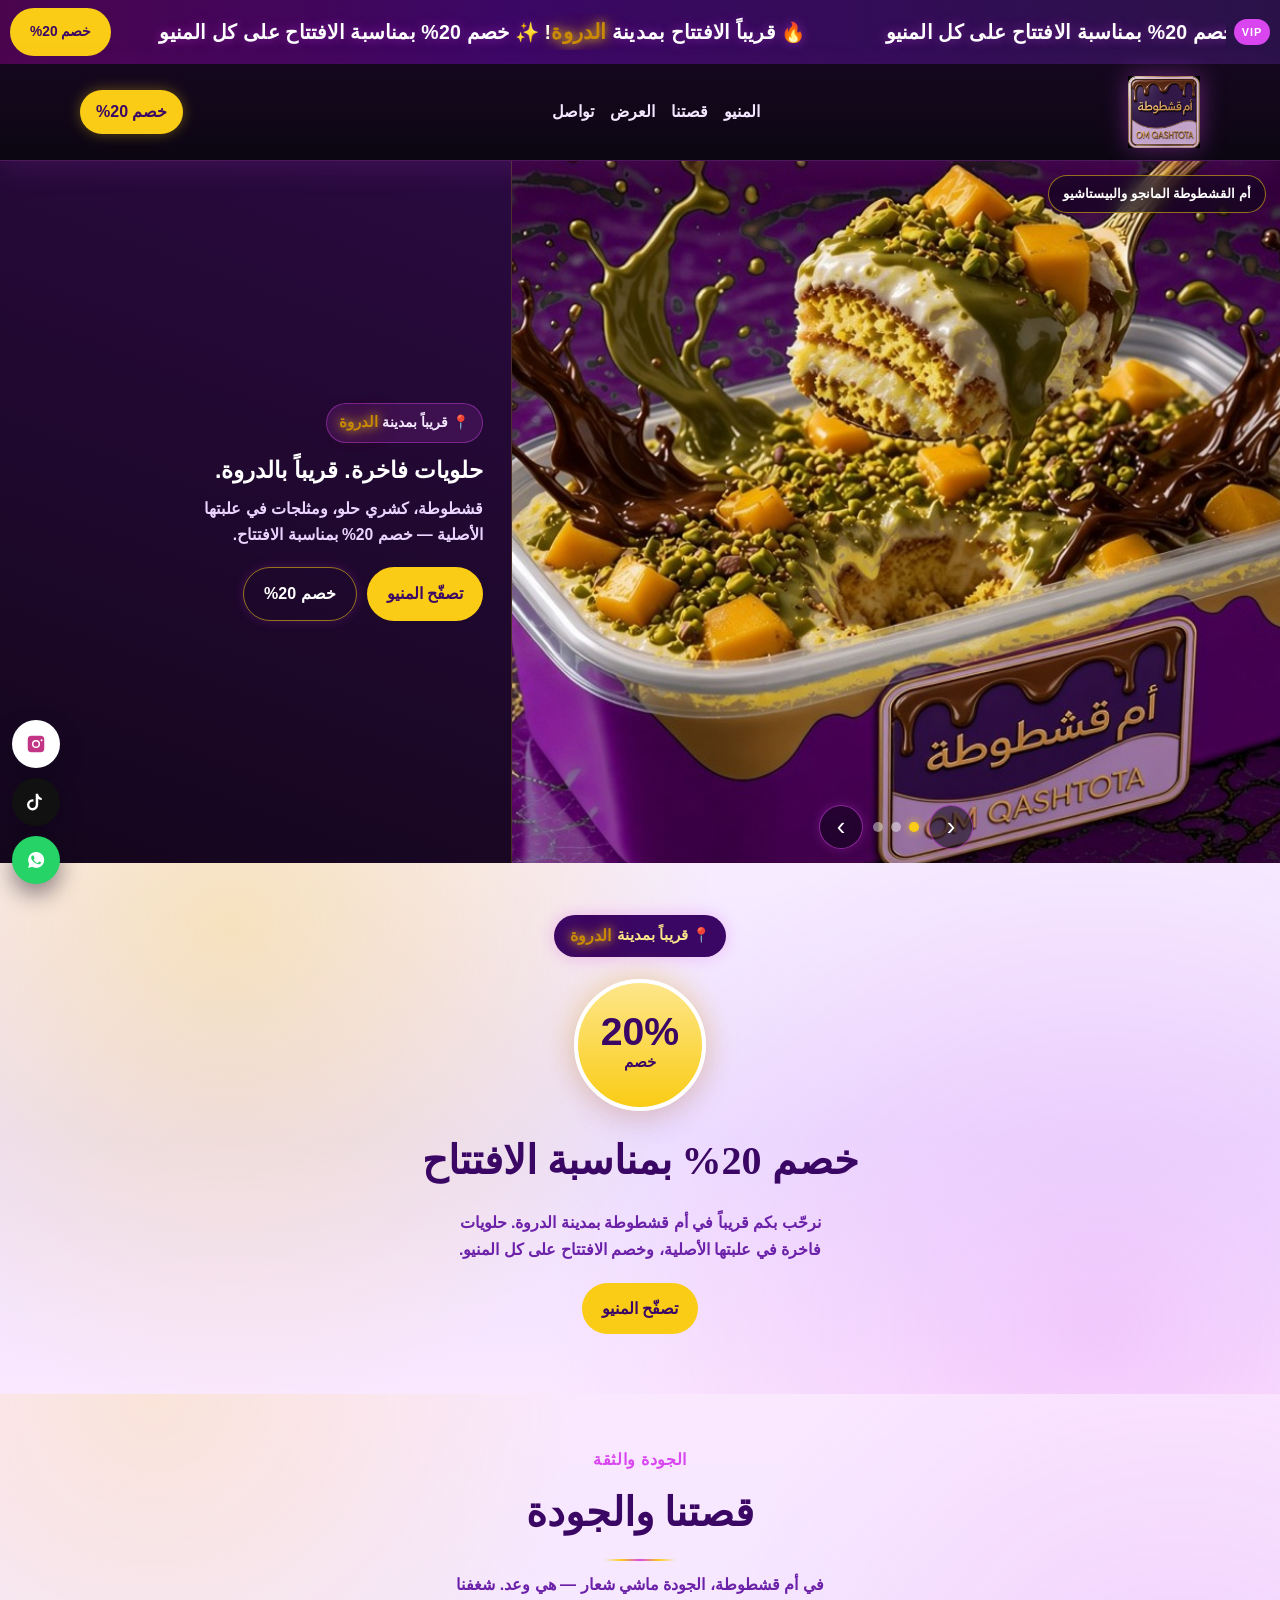
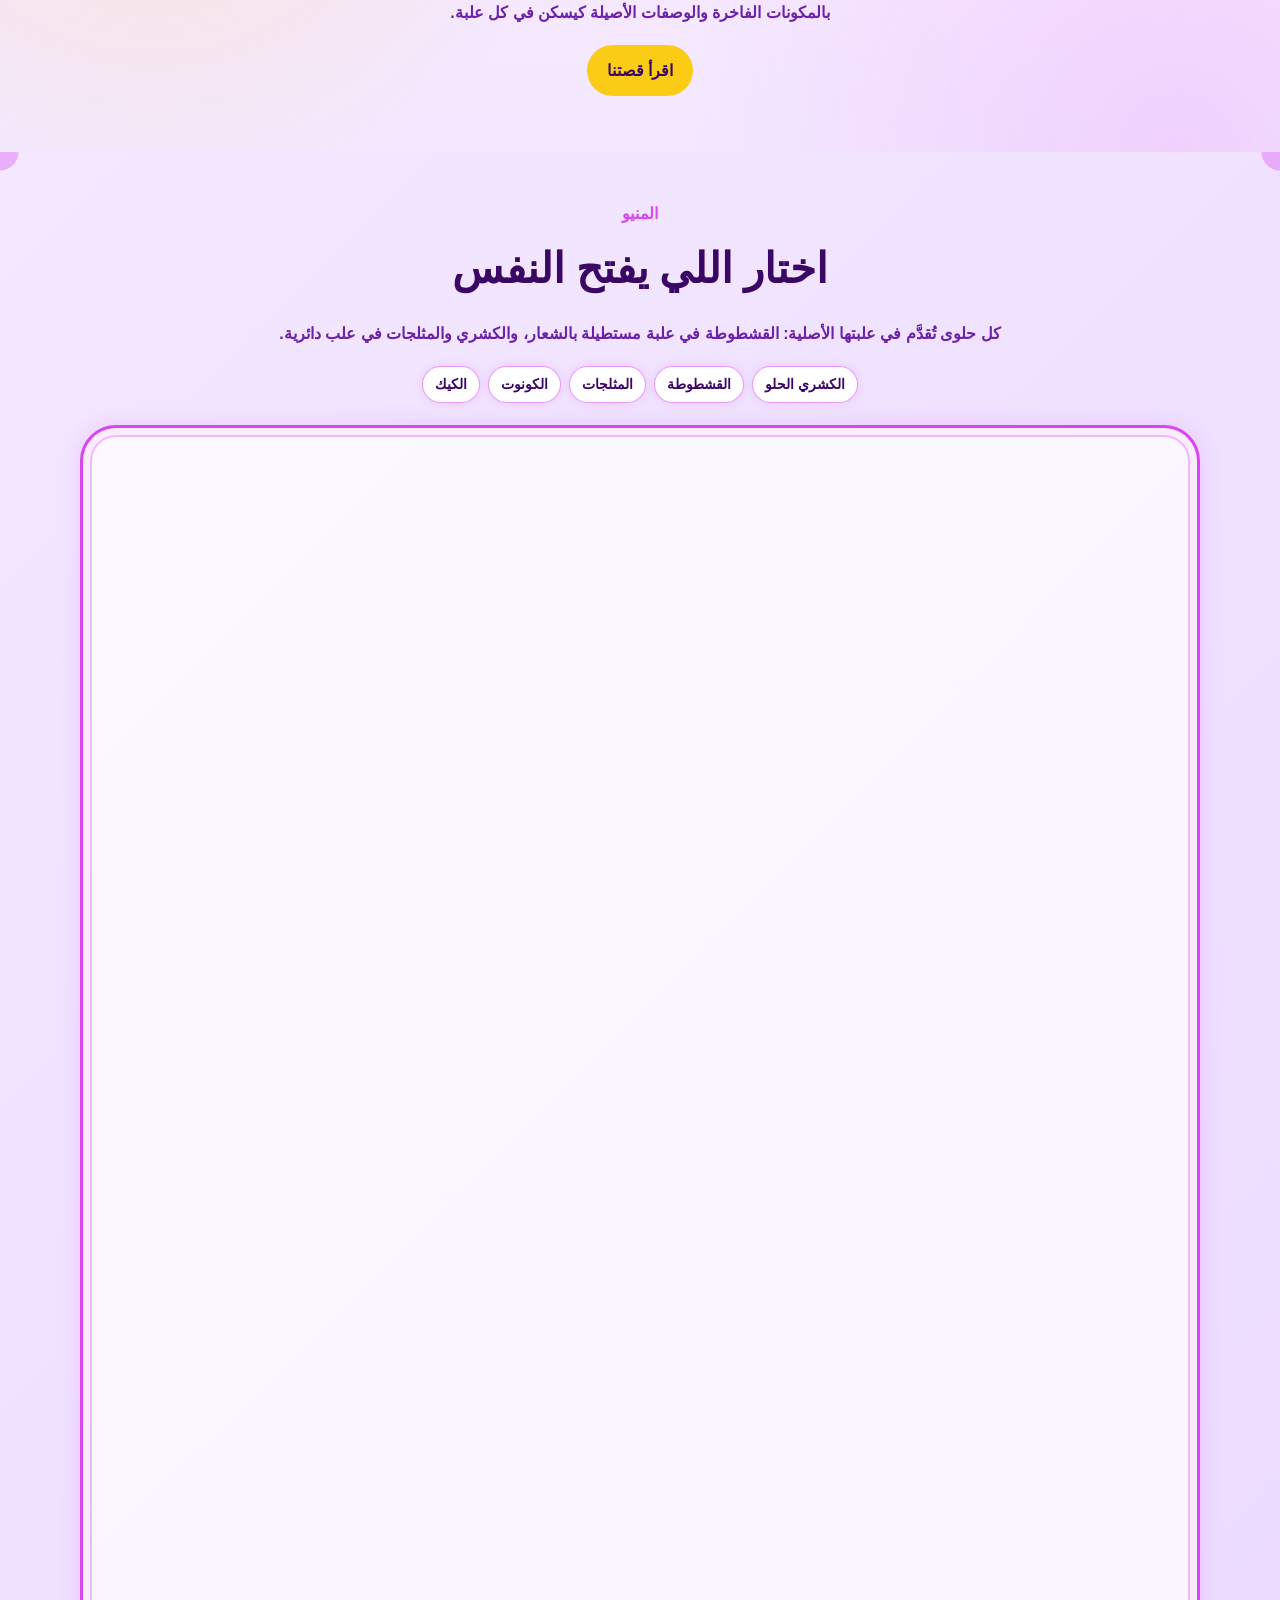
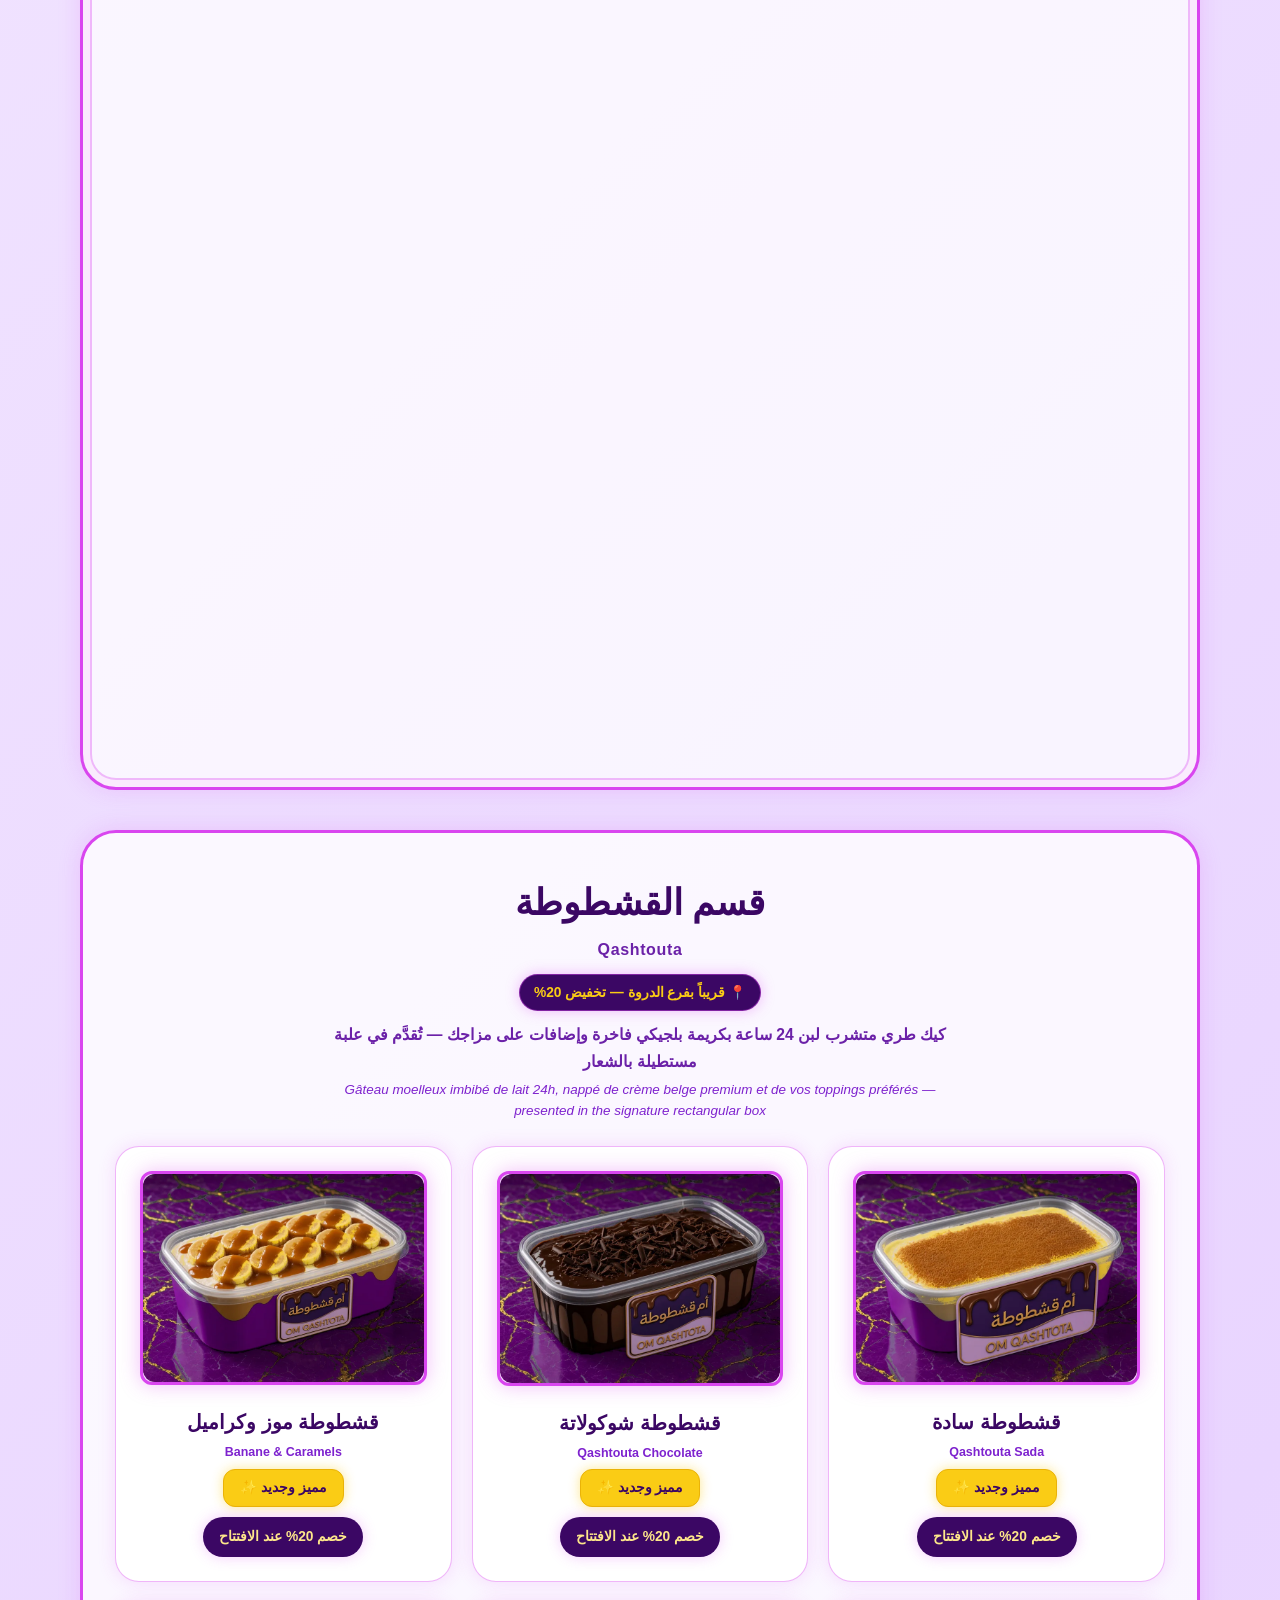
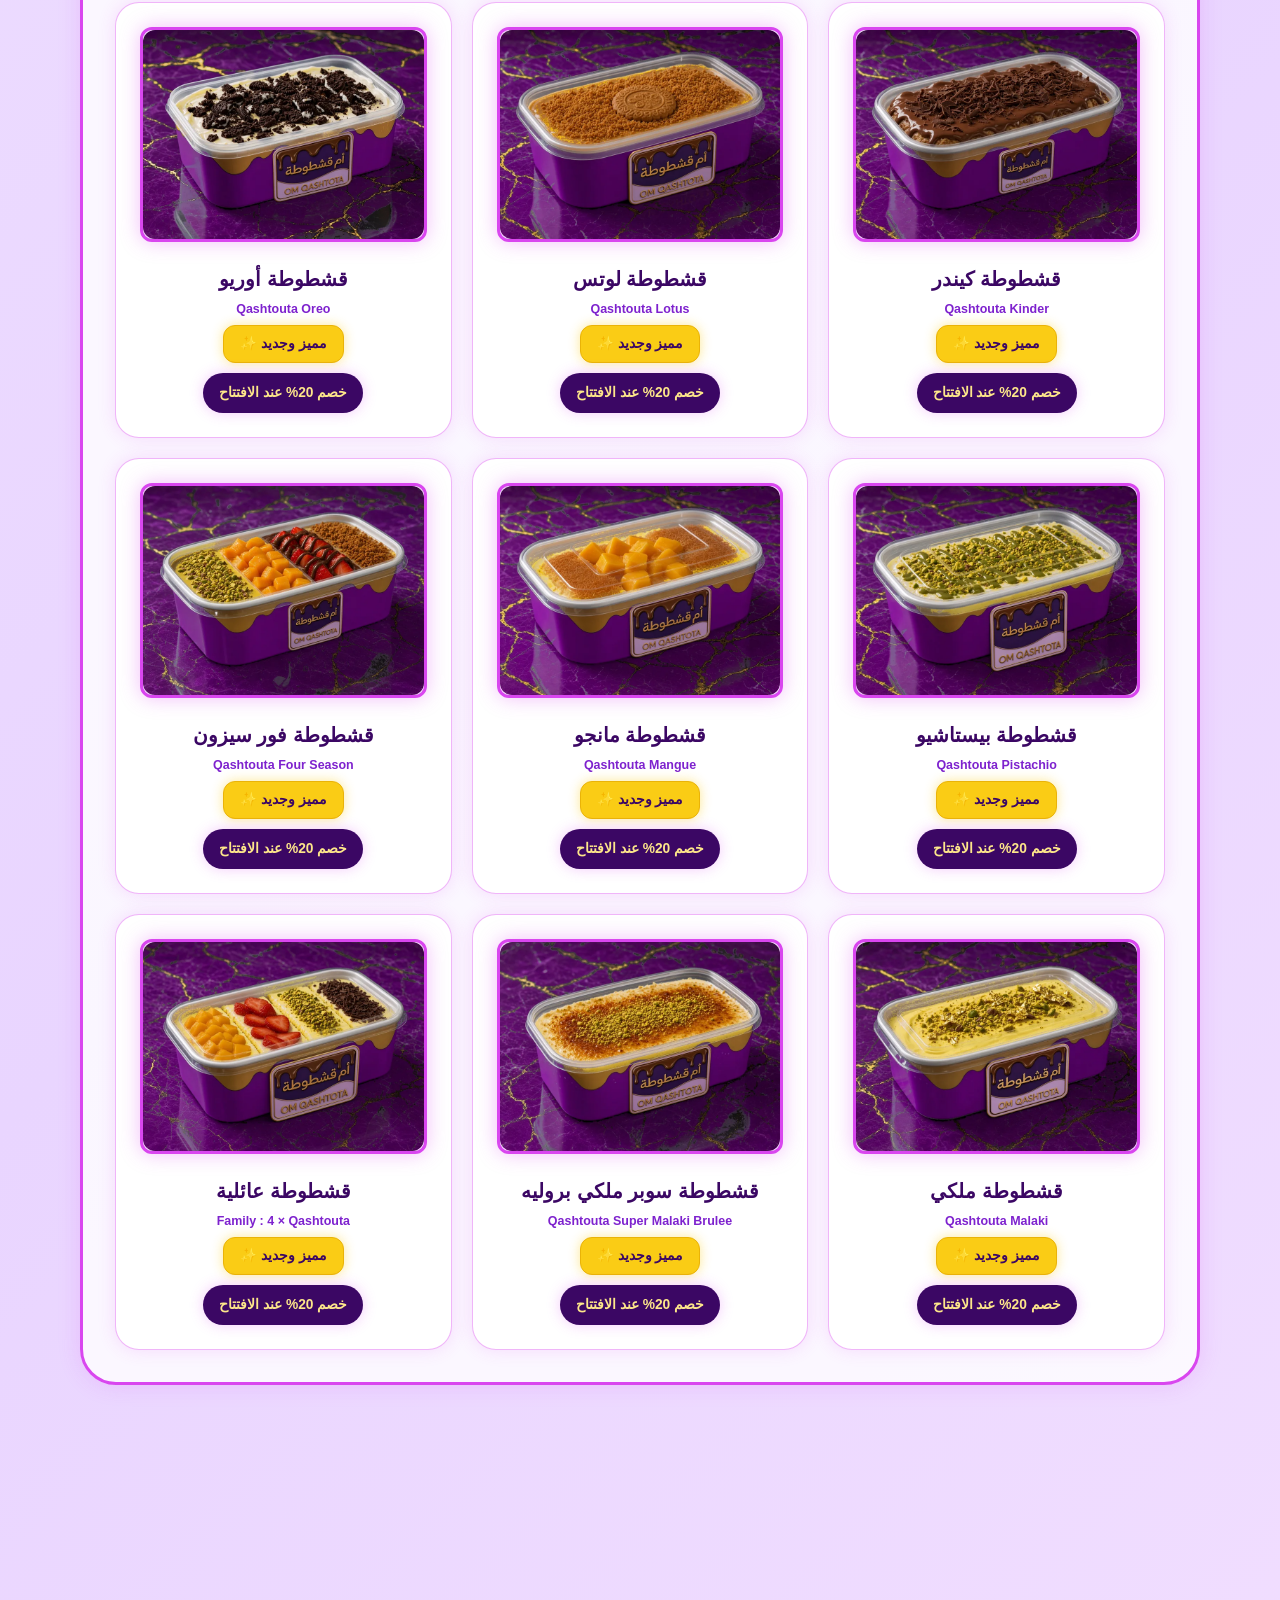
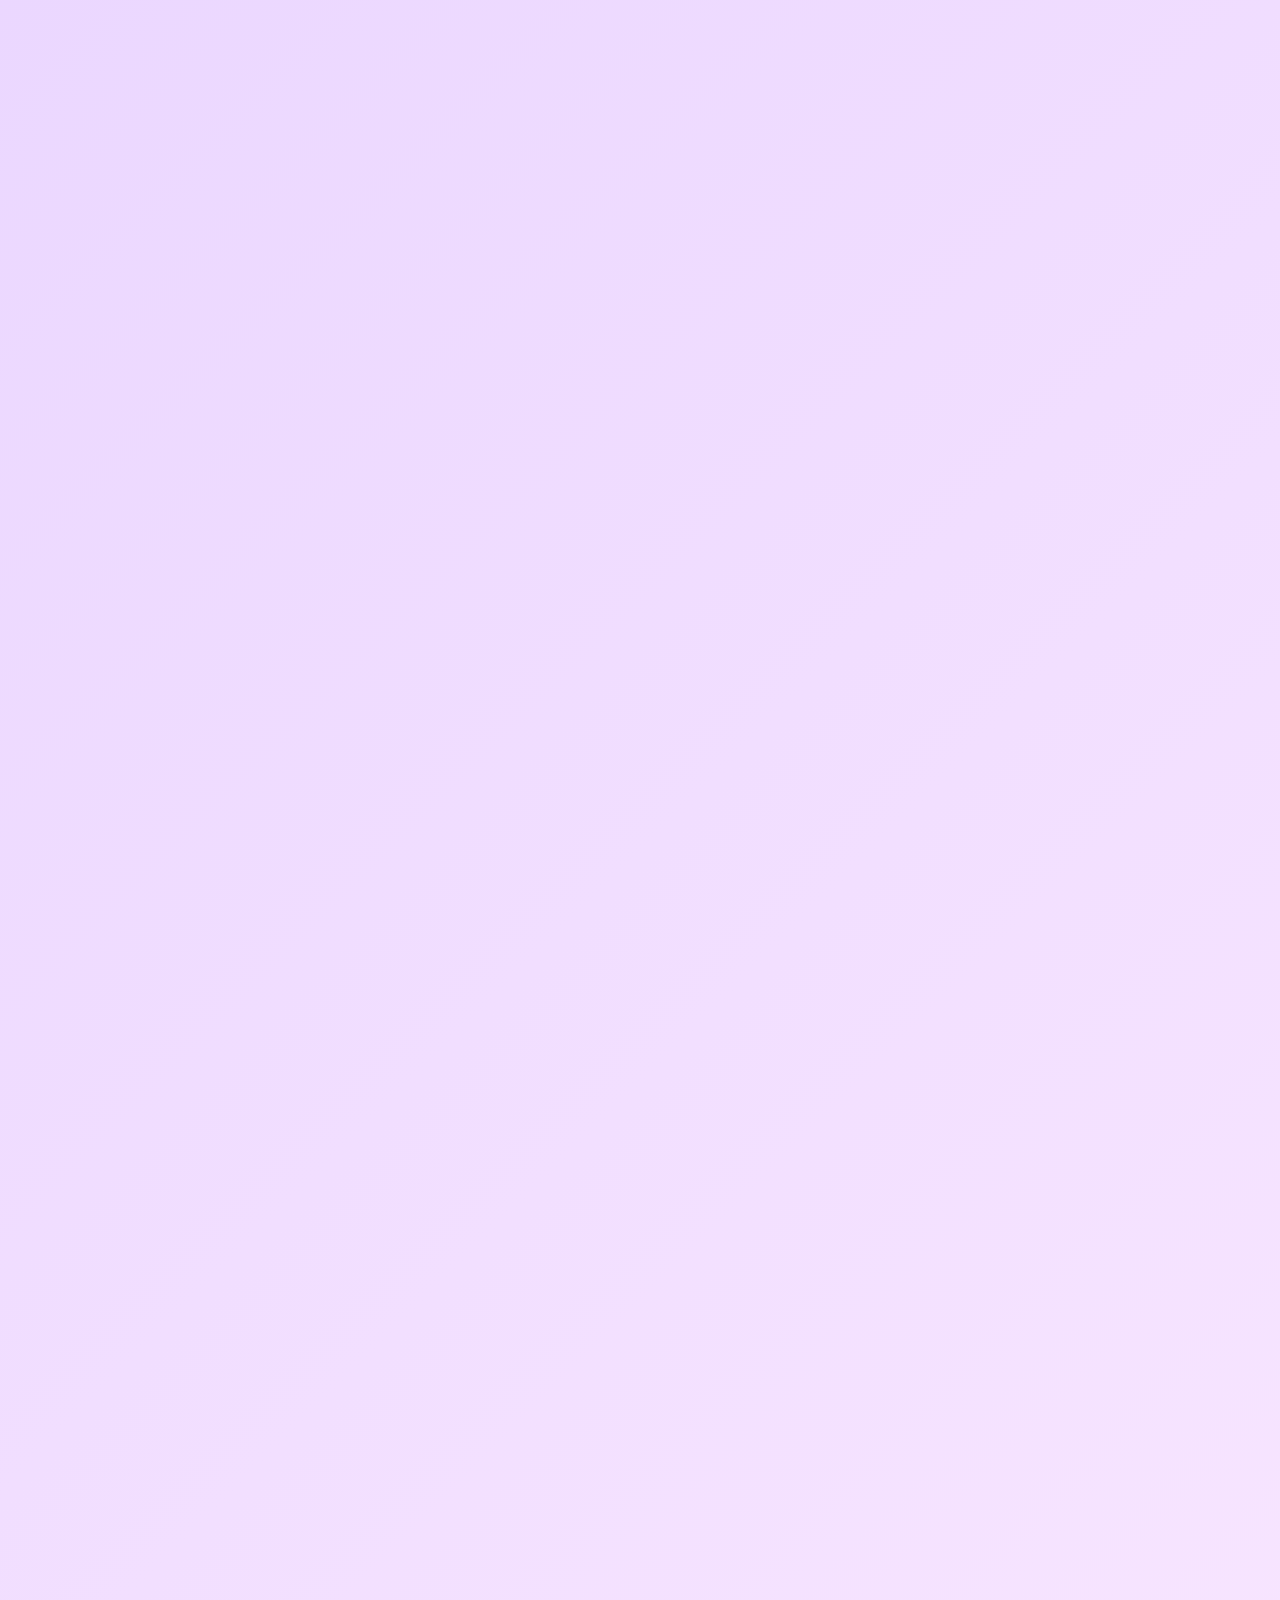
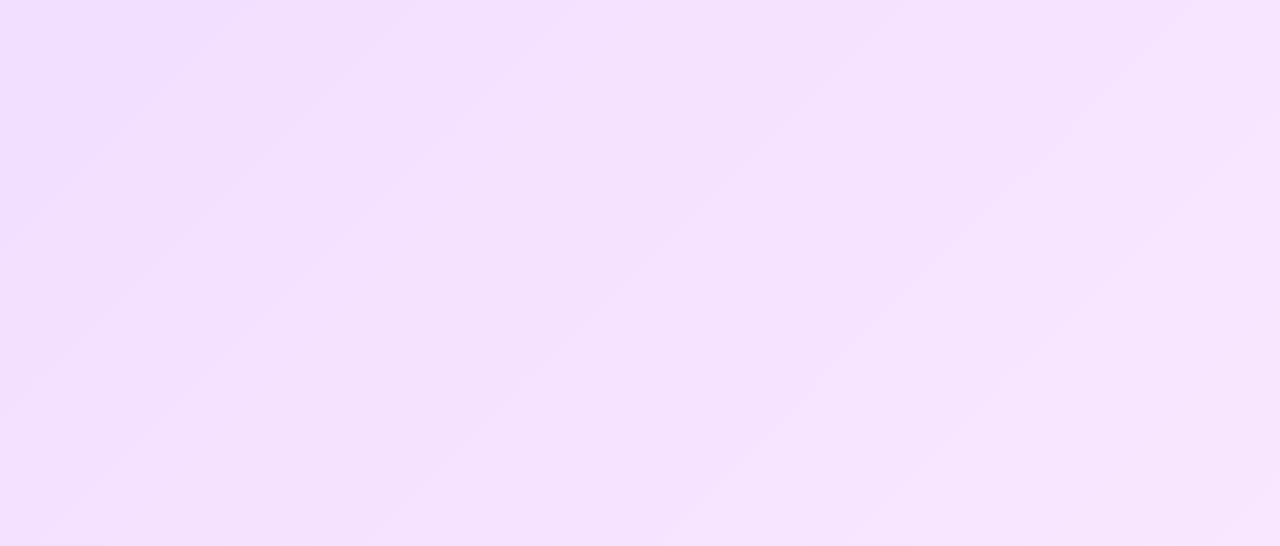
==== commit 8cc21113: "Tighten the mobile storefront so product sections stay short and clear. Co-authored-by: Cursor <curs" ====
--- a/index.html
+++ b/index.html
@@ -11,7 +11,7 @@
     <link rel="preload" as="image" href="images/hero/hero-qashtota.jpg?v=65" type="image/jpeg">
     <link rel="icon" href="images/favicon-32.png?v=62" type="image/png" sizes="32x32">
     <link rel="apple-touch-icon" href="images/apple-touch-icon.png?v=62">
-    <link rel="stylesheet" href="style.css?v=82">
+    <link rel="stylesheet" href="style.css?v=87">
 </head>
 <body>
     <div class="topbar">
--- a/style.css
+++ b/style.css
@@ -657,13 +657,13 @@
 .q-section .cat-head h3 { font-size: 1.875rem; }
 .q-grid {
     display: grid;
-    grid-template-columns: minmax(0, 1fr);
-    gap: 1.25rem;
+    grid-template-columns: repeat(2, minmax(0, 1fr));
+    gap: 12px;
 }
 @media (min-width: 640px) {
     .q-section { padding: 2rem; }
     .q-section .cat-head h3 { font-size: 2.25rem; }
-    .q-grid { grid-template-columns: repeat(2, minmax(0, 1fr)); }
+    .q-grid { gap: 1.25rem; }
 }
 @media (min-width: 800px) {
     .q-section { scroll-margin-top: 140px; }
@@ -1122,8 +1122,31 @@
     background: transparent;
 }
 @media (max-width: 799px) {
-    .card { padding: 16px; }
-    .card h4 { font-size: 1.05rem; }
+    .hero-stage { min-height: min(40svh, 340px); }
+    .hero-copy { padding: 18px 0 20px; }
+    .hero h1 { font-size: clamp(1.5rem, 5.6vw, 1.95rem); }
+    .hero-lead { margin-bottom: 14px; }
+    .menu { padding: 32px 0 48px; }
+    .menu .wrap { padding-left: 52px; }
+    #menuGrid { padding: 18px 10px 8px; }
+    .grid { gap: 10px; }
+    .card { padding: 12px 10px 14px; }
+    .card h4 { font-size: 1.02rem; margin-bottom: 4px; }
+    .pack,
+    .circular-img-container { margin-bottom: 10px; }
+    .card .desc {
+        display: -webkit-box;
+        -webkit-line-clamp: 2;
+        -webkit-box-orient: vertical;
+        overflow: hidden;
+        margin-bottom: 8px;
+    }
+    .card-foot { gap: 6px; padding-top: 4px; }
+    .promo-chip { margin-top: 6px; padding: 6px 10px; font-size: 0.72rem; }
+    .q-section { padding: 14px 10px; }
+    .q-section .cat-head { margin-bottom: 0.85rem; }
+    .q-grid { gap: 10px; }
+    .q-grid .card-pack .pack { margin-bottom: 8px; }
     .price-badge {
         top: 8px;
         inset-inline-start: 8px;
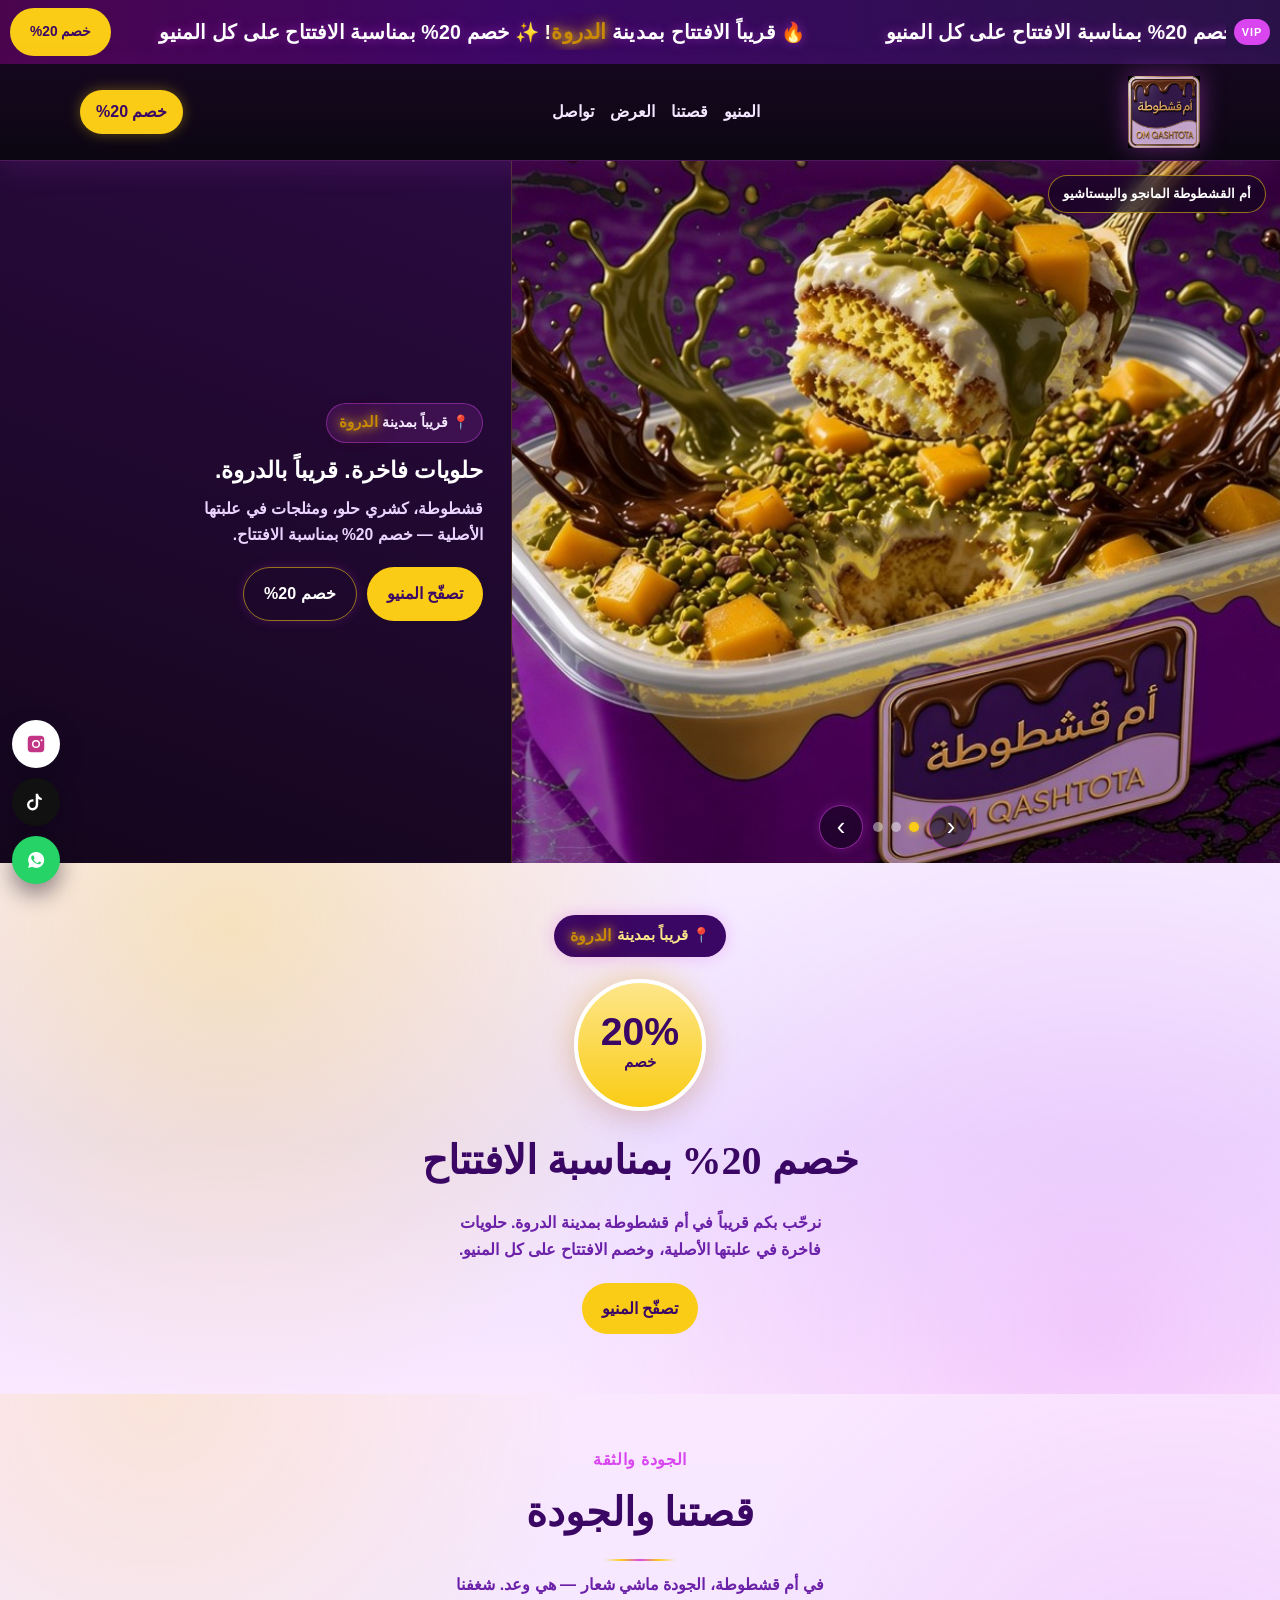
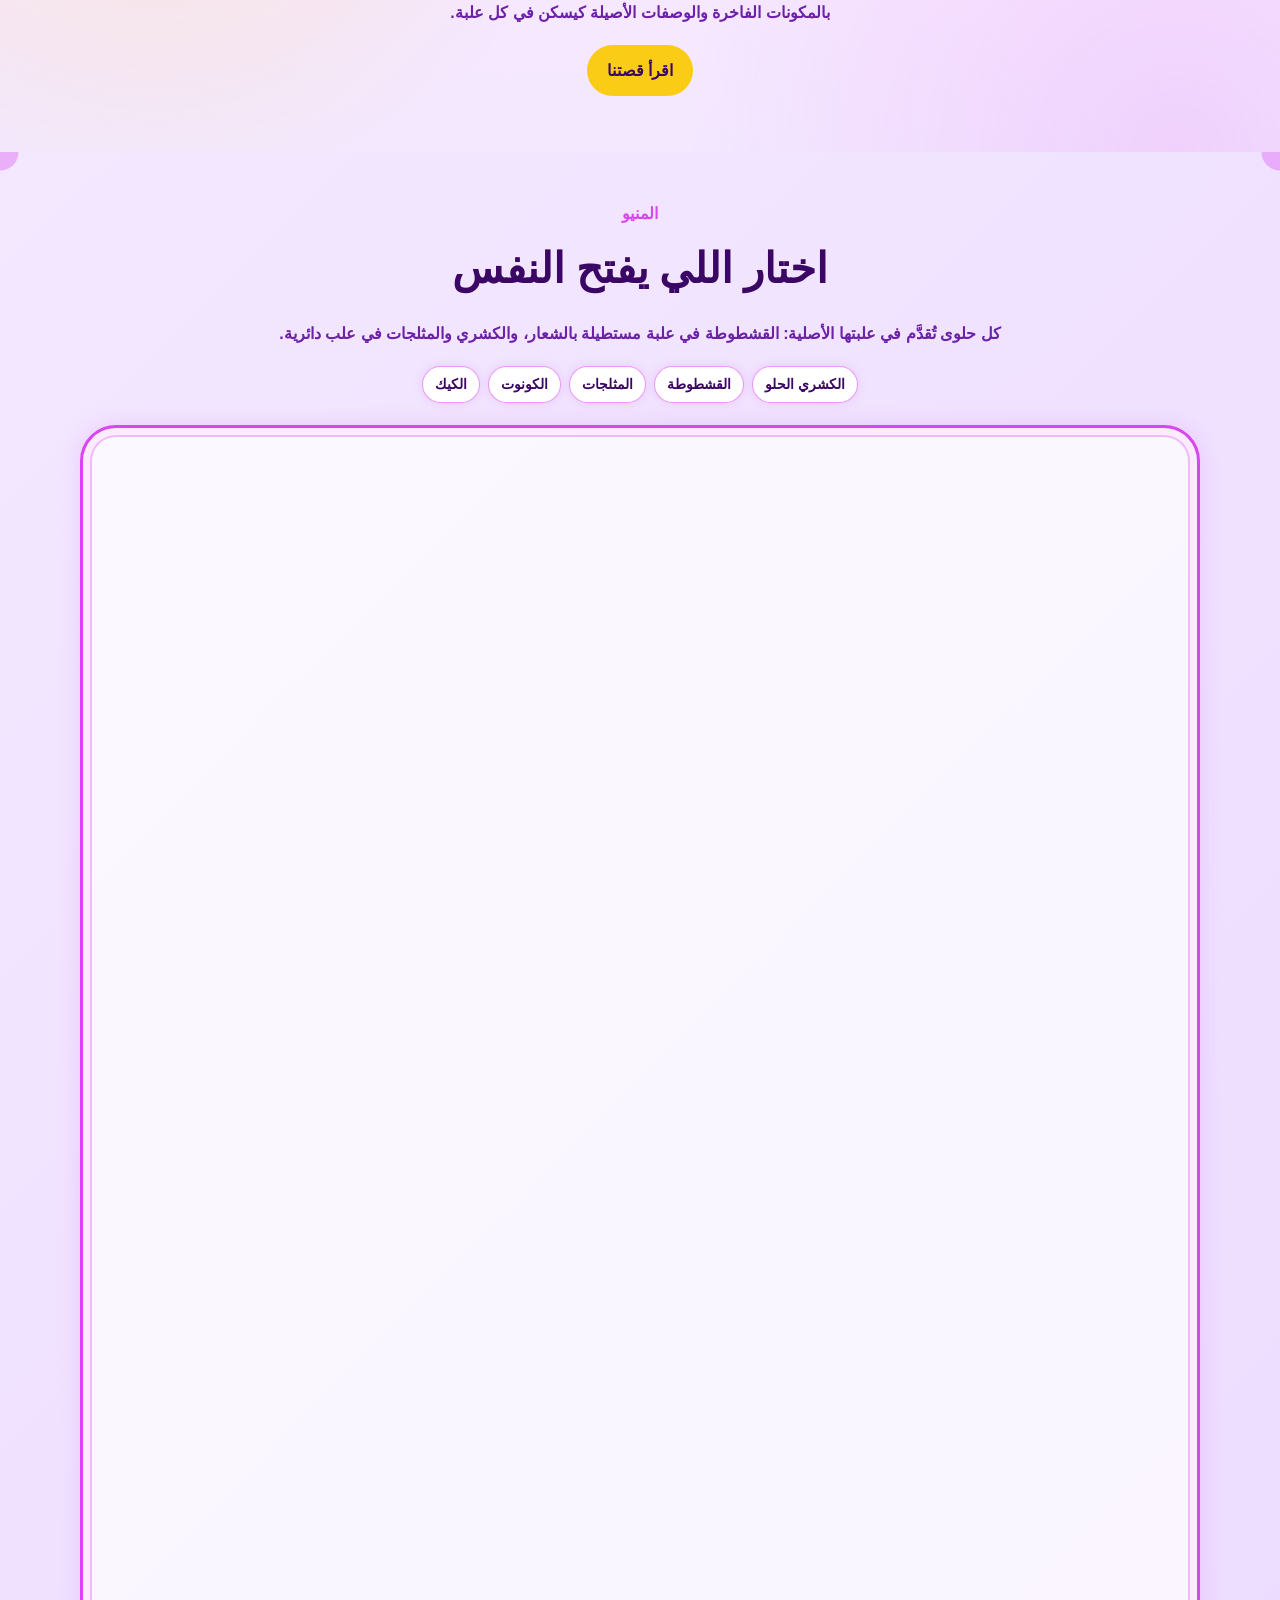
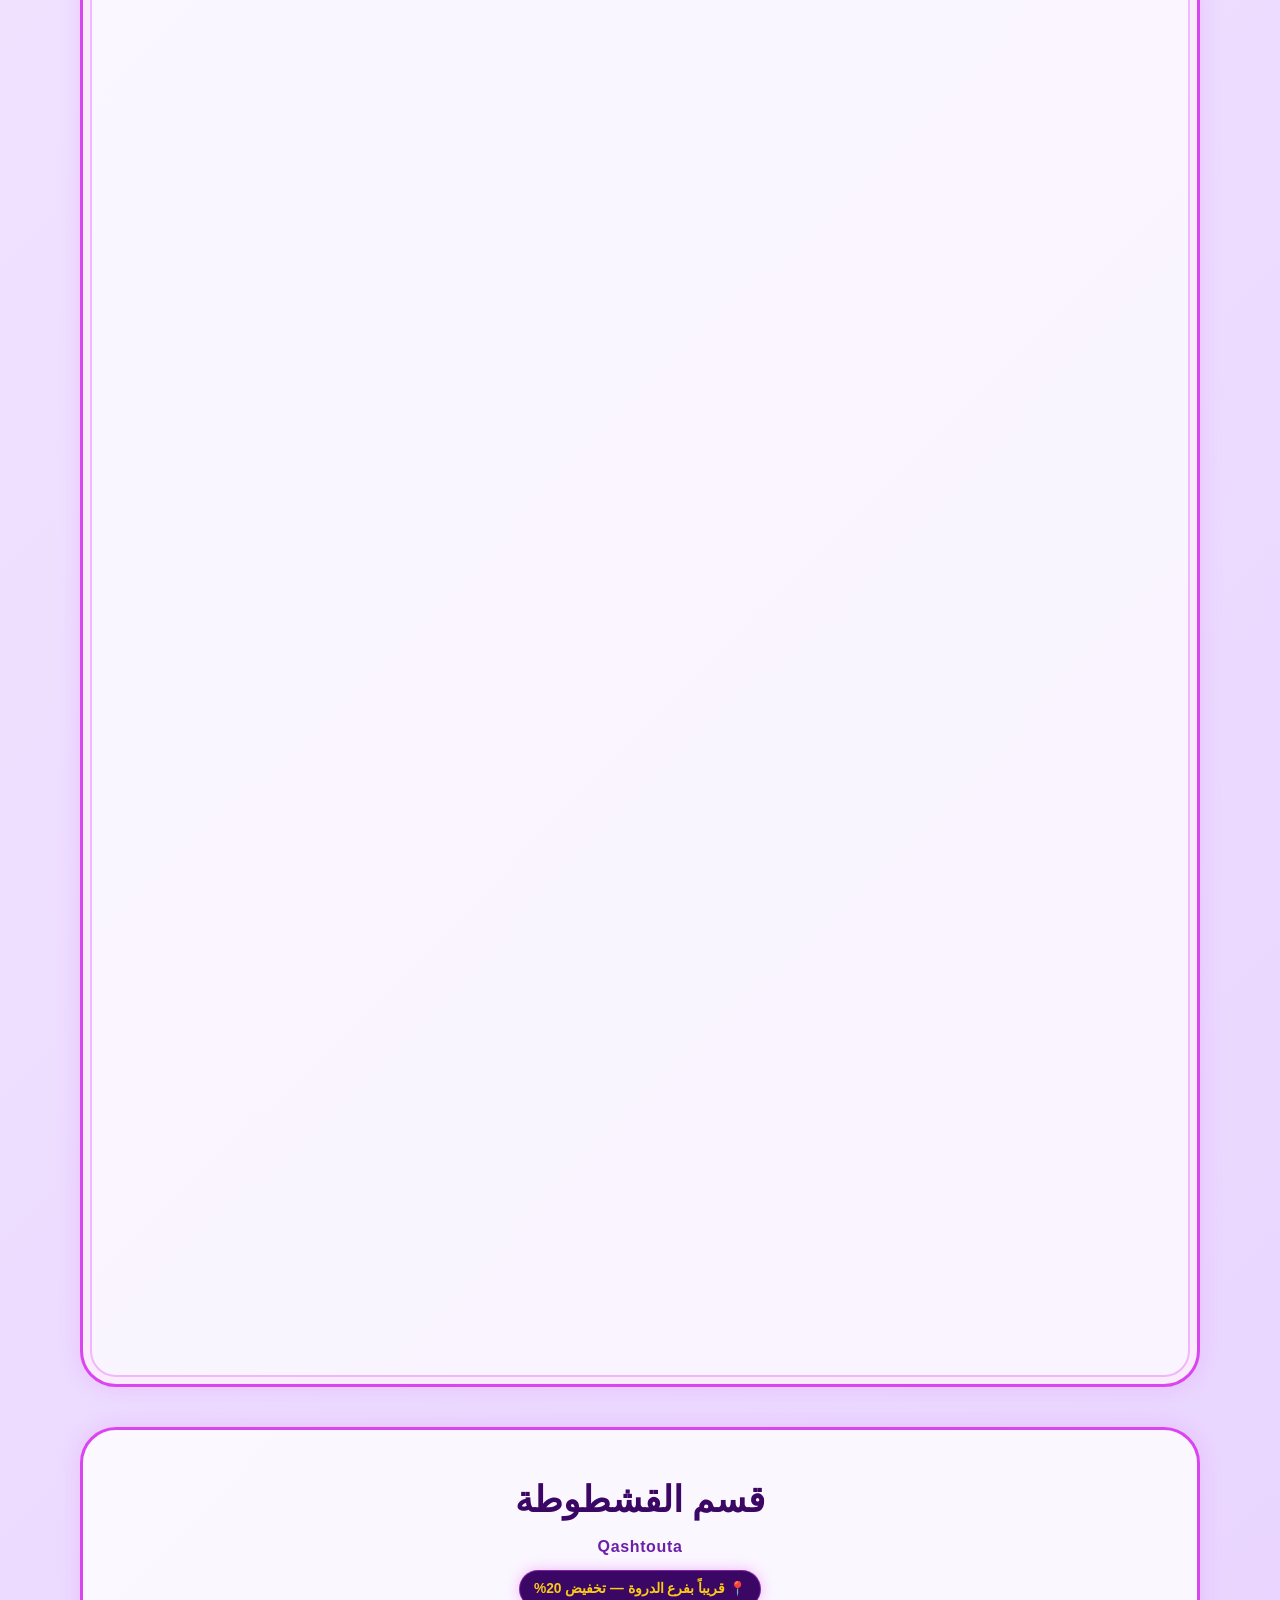
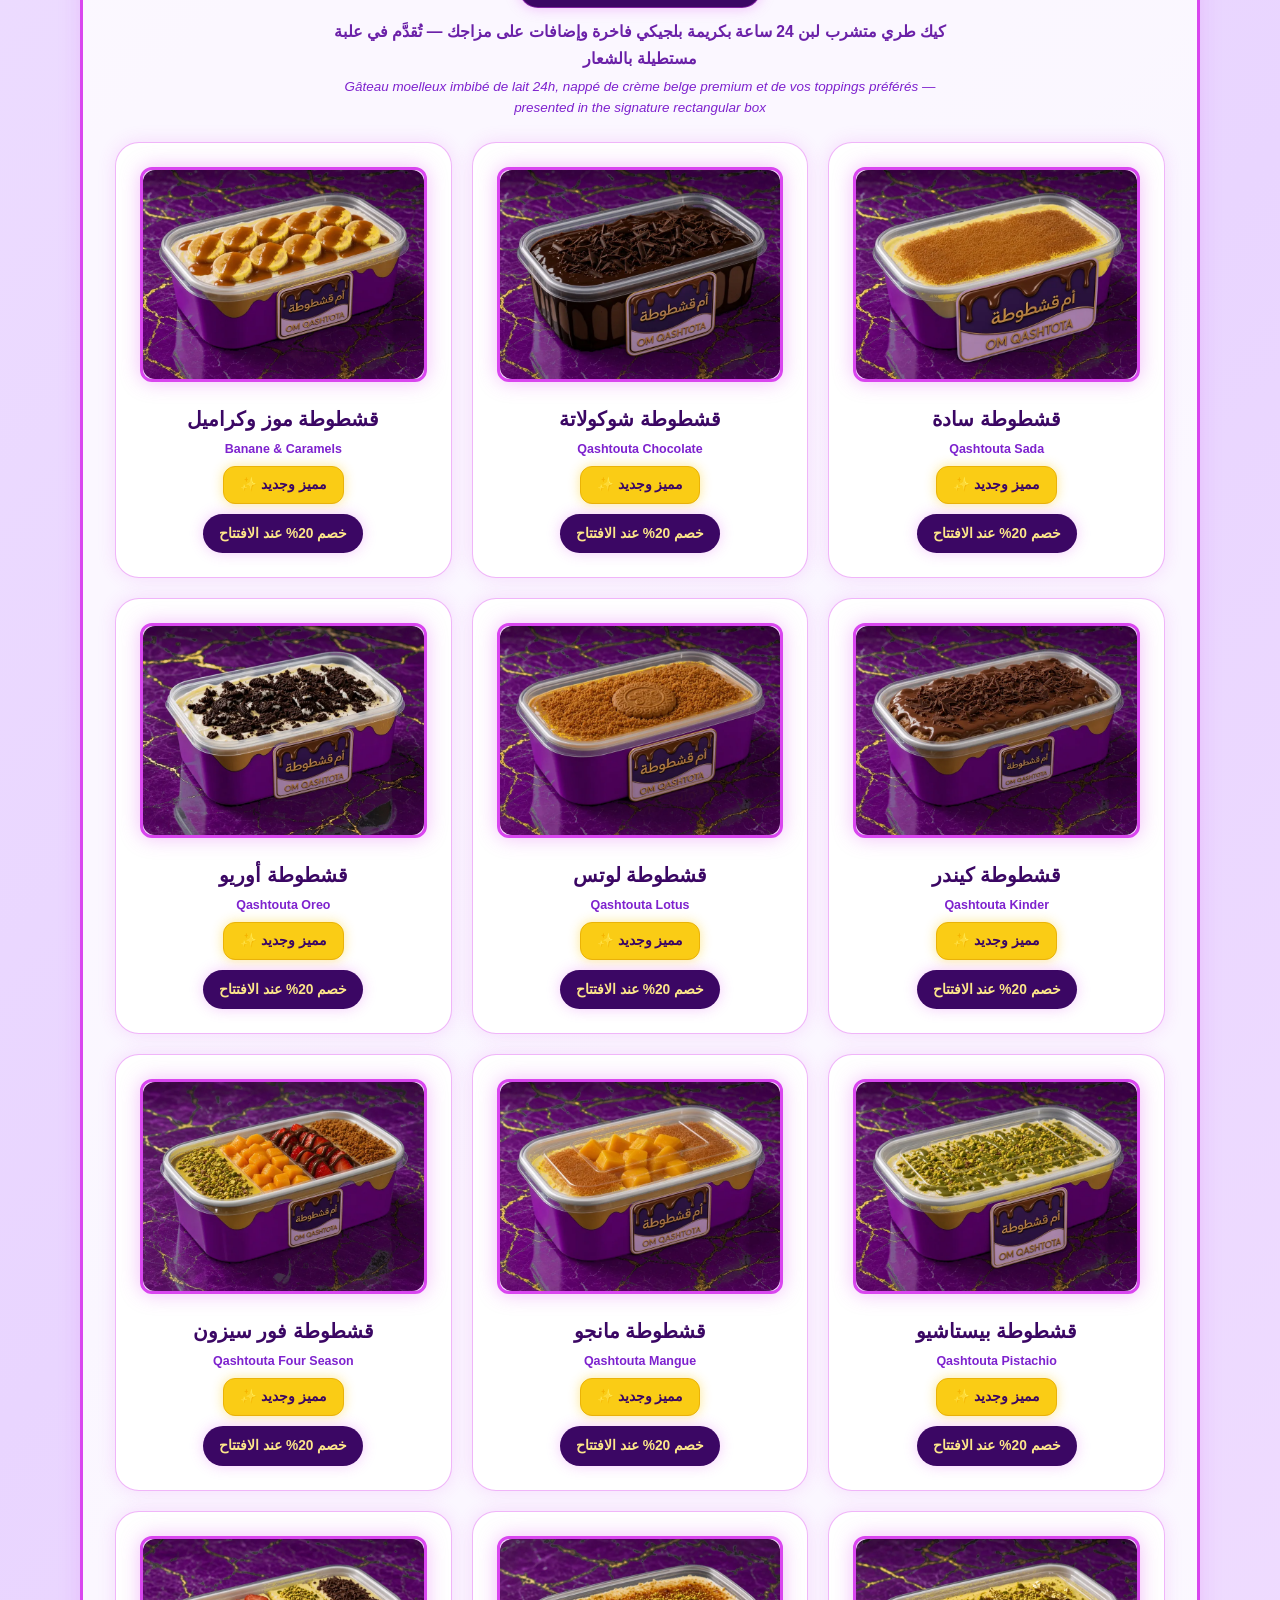
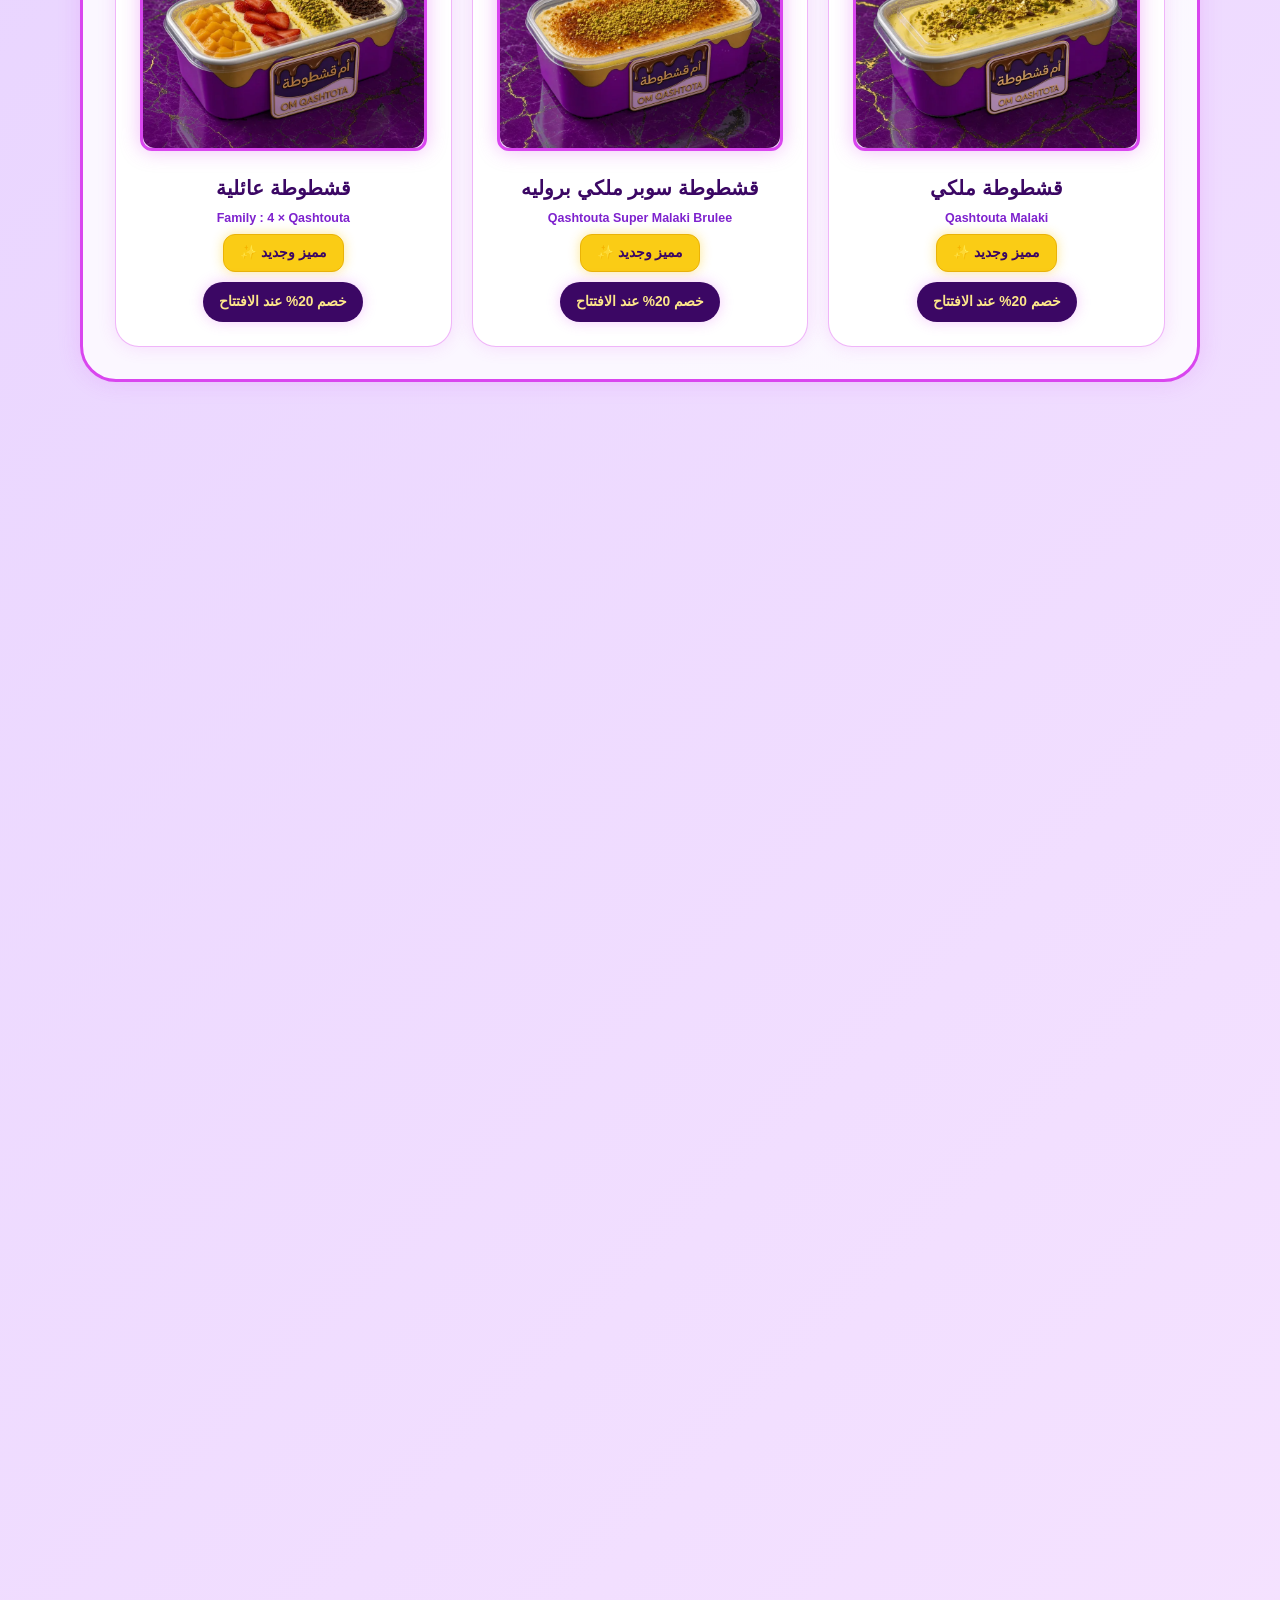
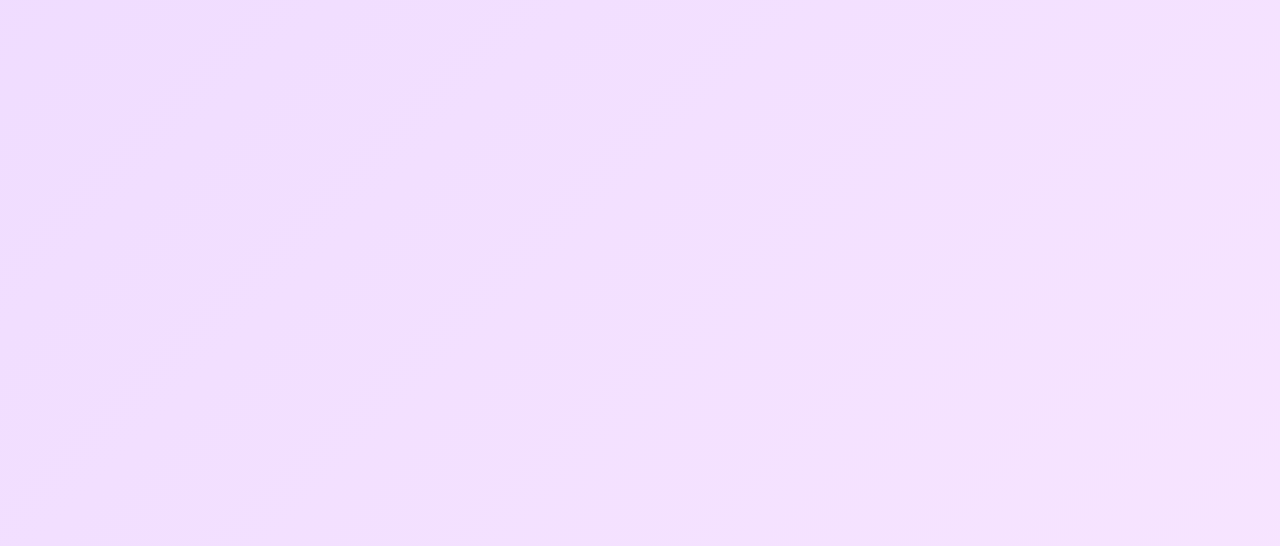
==== commit 9f5081b0: "Revert "Tighten the mobile storefront so product sections stay short and clear." This reverts commit" ====
--- a/index.html
+++ b/index.html
@@ -11,7 +11,7 @@
     <link rel="preload" as="image" href="images/hero/hero-qashtota.jpg?v=65" type="image/jpeg">
     <link rel="icon" href="images/favicon-32.png?v=62" type="image/png" sizes="32x32">
     <link rel="apple-touch-icon" href="images/apple-touch-icon.png?v=62">
-    <link rel="stylesheet" href="style.css?v=87">
+    <link rel="stylesheet" href="style.css?v=82">
 </head>
 <body>
     <div class="topbar">
--- a/style.css
+++ b/style.css
@@ -657,13 +657,13 @@
 .q-section .cat-head h3 { font-size: 1.875rem; }
 .q-grid {
     display: grid;
-    grid-template-columns: repeat(2, minmax(0, 1fr));
-    gap: 12px;
+    grid-template-columns: minmax(0, 1fr);
+    gap: 1.25rem;
 }
 @media (min-width: 640px) {
     .q-section { padding: 2rem; }
     .q-section .cat-head h3 { font-size: 2.25rem; }
-    .q-grid { gap: 1.25rem; }
+    .q-grid { grid-template-columns: repeat(2, minmax(0, 1fr)); }
 }
 @media (min-width: 800px) {
     .q-section { scroll-margin-top: 140px; }
@@ -1122,31 +1122,8 @@
     background: transparent;
 }
 @media (max-width: 799px) {
-    .hero-stage { min-height: min(40svh, 340px); }
-    .hero-copy { padding: 18px 0 20px; }
-    .hero h1 { font-size: clamp(1.5rem, 5.6vw, 1.95rem); }
-    .hero-lead { margin-bottom: 14px; }
-    .menu { padding: 32px 0 48px; }
-    .menu .wrap { padding-left: 52px; }
-    #menuGrid { padding: 18px 10px 8px; }
-    .grid { gap: 10px; }
-    .card { padding: 12px 10px 14px; }
-    .card h4 { font-size: 1.02rem; margin-bottom: 4px; }
-    .pack,
-    .circular-img-container { margin-bottom: 10px; }
-    .card .desc {
-        display: -webkit-box;
-        -webkit-line-clamp: 2;
-        -webkit-box-orient: vertical;
-        overflow: hidden;
-        margin-bottom: 8px;
-    }
-    .card-foot { gap: 6px; padding-top: 4px; }
-    .promo-chip { margin-top: 6px; padding: 6px 10px; font-size: 0.72rem; }
-    .q-section { padding: 14px 10px; }
-    .q-section .cat-head { margin-bottom: 0.85rem; }
-    .q-grid { gap: 10px; }
-    .q-grid .card-pack .pack { margin-bottom: 8px; }
+    .card { padding: 16px; }
+    .card h4 { font-size: 1.05rem; }
     .price-badge {
         top: 8px;
         inset-inline-start: 8px;
